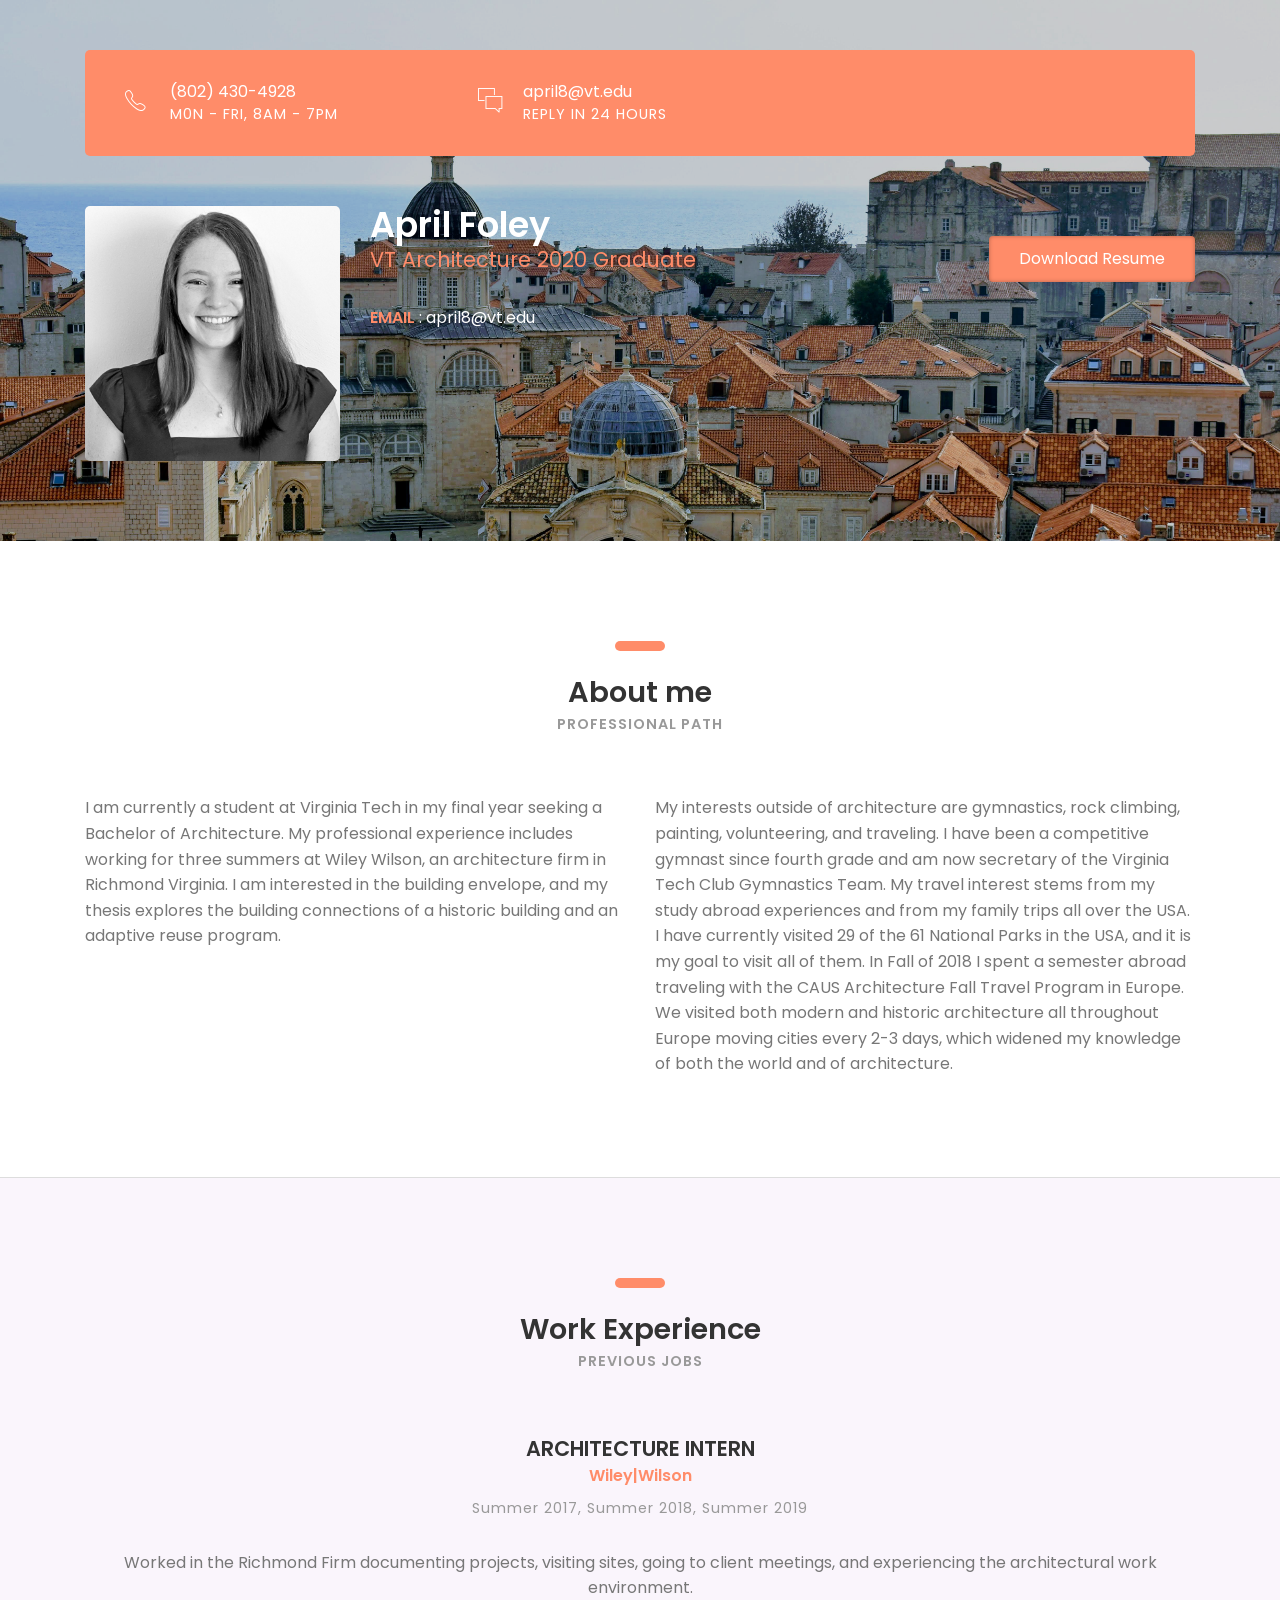
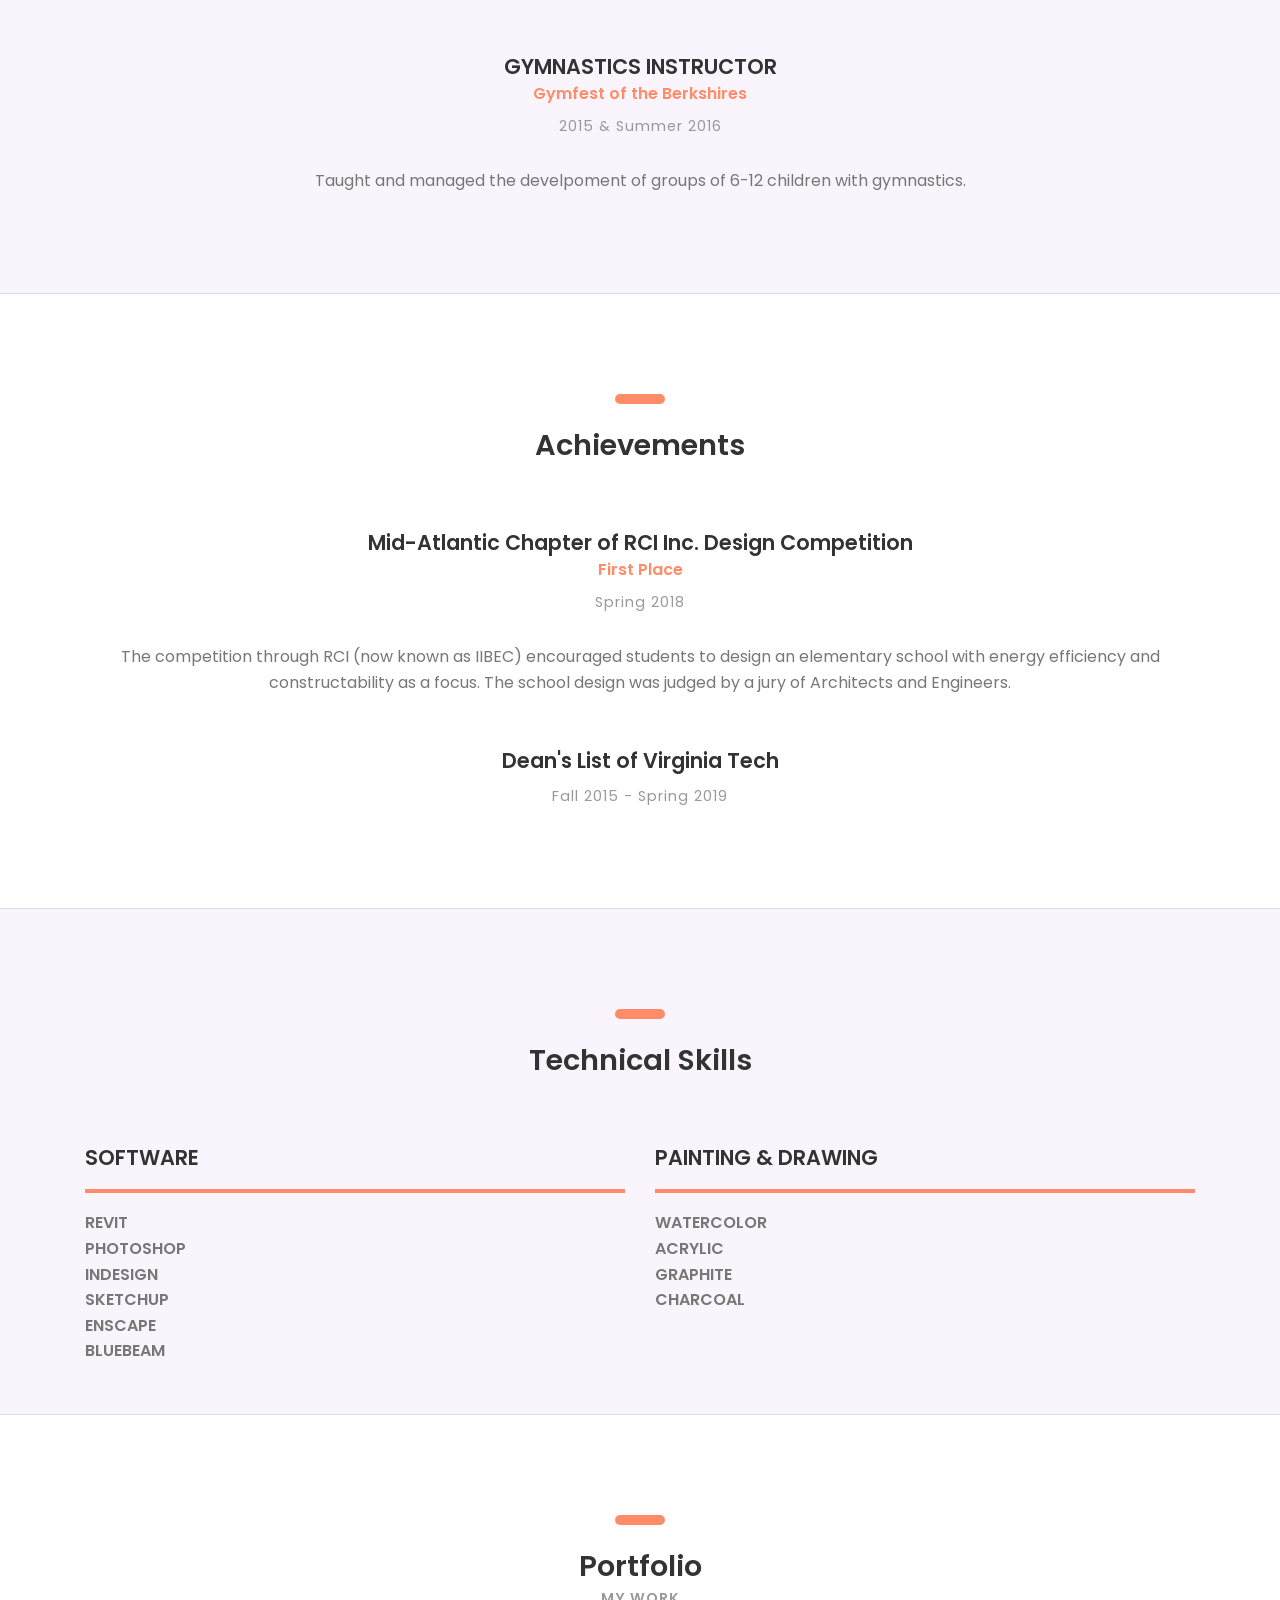
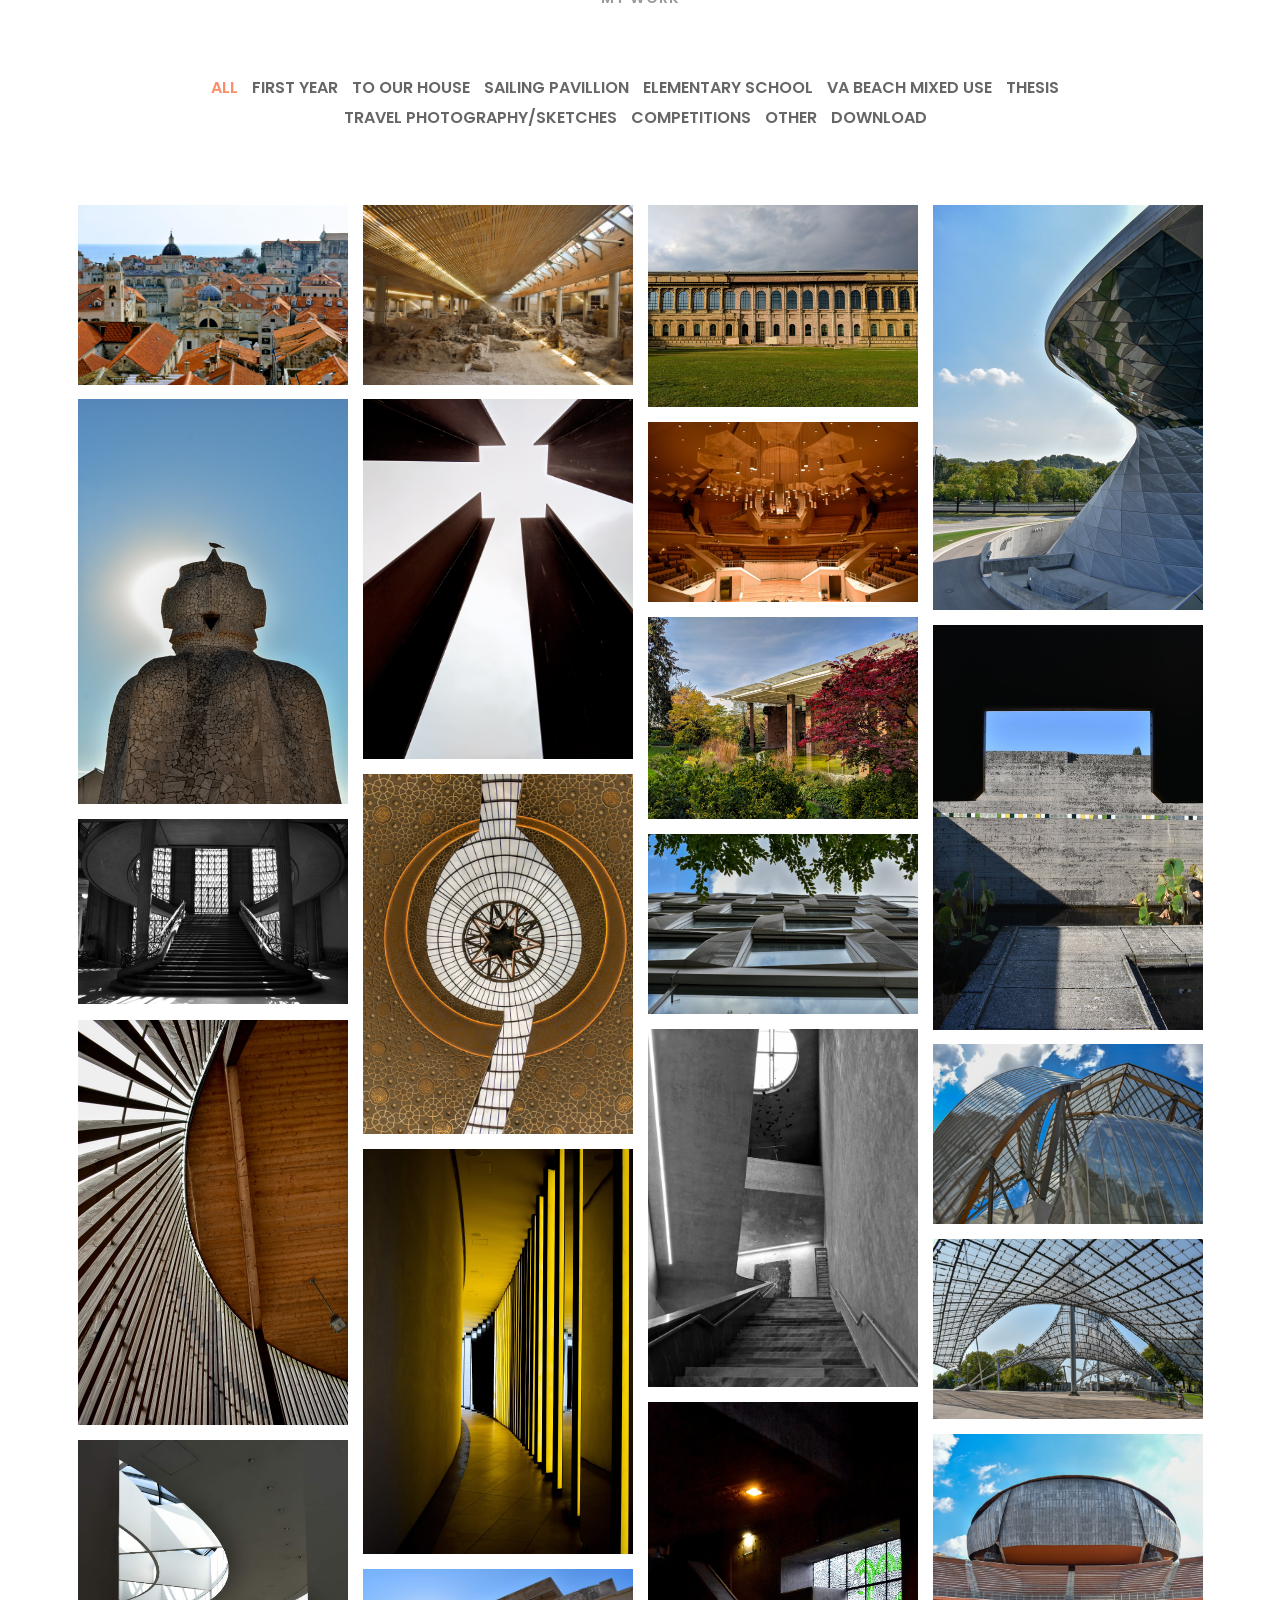
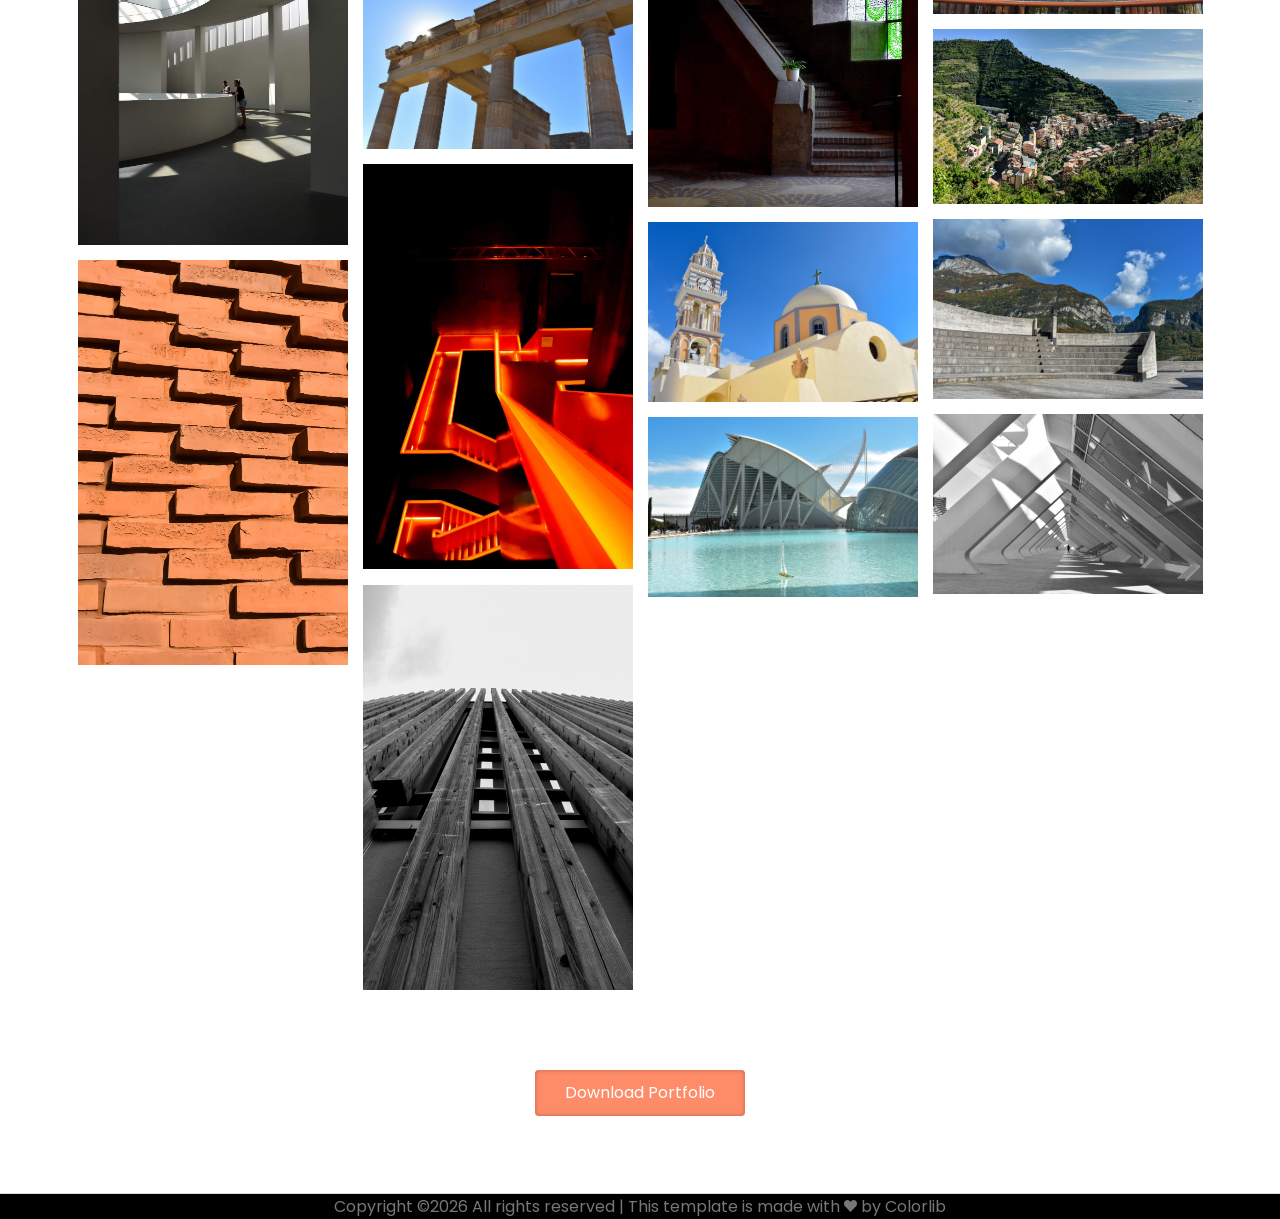
==== index.html @ 969fa347 "Diana Changes" ====
<!DOCTYPE HTML>
<html lang="en">
<head>
	<title>April Foley</title>
	<meta http-equiv="X-UA-Compatible" content="IE=edge">
    <meta name="viewport" content="width=device-width, initial-scale=1">
	<meta charset="UTF-8">
	
	
	<!-- Font -->
	
	<link href="https://fonts.googleapis.com/css?family=Poppins:400,500,600,700%7CAllura" rel="stylesheet">
	
	<!-- Stylesheets -->
	
	<link href="common-css/bootstrap.css" rel="stylesheet">
	
	<link href="common-css/ionicons.css" rel="stylesheet">
	
	<link href="common-css/fluidbox.min.css" rel="stylesheet">
	
	<link href="03-cv-business/css/styles.css" rel="stylesheet">
	
	<link href="03-cv-business/css/responsive.css" rel="stylesheet">
	
</head>
<body>
	
	<section class="intro-section">
		<div class="container">
		
			<div class="heading-wrapper">
				<div class="row">					
					<div class="col-sm-6 col-md-6 col-lg-4">
						<div class="info">
							<i class="icon ion-ios-telephone-outline"></i>
							<div class="right-area">
								<h5>(802) 430-4928</h5>
								<h6>M0N - FRI, 8AM - 7PM</h6>
							</div><!-- right-area -->
						</div><!-- info -->
					</div><!-- col-sm-4 -->
					
					<div class="col-sm-6 col-md-6 col-lg-4">
						<div class="info">
							<i class="icon ion-ios-chatboxes-outline"></i>
							<div class="right-area">
								<h5>april8@vt.edu</h5>
								<h6>REPLY IN 24 HOURS</h6>
							</div><!-- right-area -->
						</div><!-- info -->
					</div><!-- col-sm-4 -->
				</div><!-- row -->
			</div><!-- heading-wrapper -->
			
		
			<div class="intro">
				<div class="row">
				
					<div class="col-sm-8 col-md-4 col-lg-3">
						<div class="profile-img margin-b-30"><img src="images/Arpil-Profile.jpg" alt=""></div>
					</div><!-- col-sm-8 -->
					
					<div class="col-sm-10 col-md-5 col-lg-6">		
							<h2><b>April Foley</b></h2>
							<h4 class="font-yellow">VT Architecture 2020 Graduate</h4>
							<ul class="information margin-tb-30">
								<!--<li><b class="font-yellow">BORN</b> : August 25, 1987</li>-->
								<li><b class="font-yellow">EMAIL</b> : april8@vt.edu</li>
								<!--<li><b class="font-yellow">MARITAL STATUS</b> : Married</li>-->
							</ul>
							<!--<ul class="social-icons">
								<li><a href="#"><i class="ion-social-pinterest"></i></a></li>
								<li><a href="#"><i class="ion-social-linkedin"></i></a></li>
								<li><a href="#"><i class="ion-social-instagram"></i></a></li>
								<li><a href="#"><i class="ion-social-facebook"></i></a></li>
								<li><a href="#"><i class="ion-social-twitter"></i></a></li>
							</ul>-->
					</div><!-- col-sm-8 -->
					
					<div class="col-sm-10 col-md-3 col-lg-3">
						<a class="downlad-btn" href="downloads/April Foley Resume.pdf" download>Download Resume</a>
					</div><!-- col-lg-2 -->
			
				</div><!-- row -->
			
			</div><!-- intro -->
		</div><!-- container -->
	</section><!-- intro-section -->
	
	
	<section class="about-section section">
		<div class="container">
			<div class="row">
				<div class="col-sm-12 center-text">
					<div class="heading ">
						<h3><b>About me</b></h3>
						<h6 class="font-lite-black"><b>PROFESSIONAL PATH</b></h6>
					</div>
				</div><!-- col-sm-3 -->
				<div class="col-sm-12 col-md-6">
					<p class="margin-b-30">I am currently a student at Virginia Tech in my final year seeking a Bachelor of Architecture.
						My professional experience includes working for three summers at Wiley Wilson, an architecture firm in Richmond Virginia.
						I am interested in the building envelope, and my thesis explores the building connections of a historic building and an adaptive reuse program.
					</p>
				</div><!-- col-sm-6 -->
				<div class="col-sm-12 col-md-6">
					<p class="margin-b-50">My interests outside of architecture are gymnastics, rock climbing, painting, volunteering, and traveling. I have been a 
						competitive gymnast since fourth grade and am now secretary of the Virginia Tech Club Gymnastics Team. My travel interest stems from my study abroad experiences and from my family trips all over the USA.
						I have currently visited 29 of the 61 National Parks in the USA, and it is my goal to visit all of them. 
						In Fall of 2018 I spent a semester abroad traveling with the CAUS Architecture Fall Travel Program in Europe.
						We visited both modern and historic architecture all throughout Europe moving cities every 2-3 days, which widened my knowledge of both the world and of architecture.
					</p>
				</div><!-- col-sm-6 -->
				
			</div><!-- row -->
		</div><!-- container -->
	</section><!-- about-section -->
	
	<section class="experience-section section center-text">
		<div class="container">
			<div class="row">
				<div class="col-sm-12">
					<div class="heading">
						<h3><b>Work Experience</b></h3>
						<h6 class="font-lite-black"><b>PREVIOUS JOBS</b></h6>
					</div>
				</div><!-- col-sm-3 -->
				
				<div class="col-sm-12">
					<div class="experience margin-b-50">
						<h4><b>ARCHITECTURE INTERN</b></h4>
						<h5 class="font-yellow"><b>Wiley|Wilson</b></h5>
						<h6 class="font-lite-black margin-t-10">Summer 2017, Summer 2018, Summer 2019</h6>
						<p class="margin-tb-30"> Worked in the Richmond Firm documenting projects, visiting sites, going to client meetings, and experiencing the architectural work environment. </p>
					</div><!-- experience -->
					
					<div class="experience margin-b-50">
						<h4><b>GYMNASTICS INSTRUCTOR</b></h4>
						<h5 class="font-yellow"><b>Gymfest of the Berkshires</b></h5>
						<h6 class="font-lite-black margin-t-10">2015 & Summer 2016</h6>
						<p class="margin-tb-30">Taught and managed the develpoment of groups of 6-12 children with gymnastics.</p>
					</div><!-- experience -->

					
				</div><!-- col-sm-9 -->
			</div><!-- row -->
		</div><!-- container -->
	</section><!-- experience-section -->

	<section class="about-section section center-text">
		<div class="container">
			<div class="row">
				<div class="col-sm-12 center-text">
					<div class="heading ">
						<h3><b>Achievements</b></h3>
					</div>
				</div><!-- col-sm-3 -->
				<div class="col-sm-12">
					<div class="experience margin-b-50">
						<h4><b>Mid-Atlantic Chapter of RCI Inc. Design Competition</b></h4>
						<h5 class="font-yellow"><b>First Place</b></h5>
						<h6 class="font-lite-black margin-t-10">Spring 2018</h6>
						<p class="margin-tb-30"> The competition through RCI (now known as IIBEC) encouraged students to design an elementary school with
							 energy efficiency and constructability as a focus. The school design was judged by a jury of Architects and Engineers. </p>
					</div><!-- experience -->
					
					<div class="experience margin-b-50">
						<h4><b>Dean's List of Virginia Tech</b></h4>
						<h6 class="font-lite-black margin-t-10">Fall 2015 - Spring 2019</h6>
					</div><!-- experience -->
				
			</div><!-- row -->
		</div><!-- container -->
	</section><!-- about-section -->

	<section class="skills-section section">
		<div class="container">
			<div class="row">
				<div class="col-sm-12 center-text">
					<div class="heading">
						<h3><b>Technical Skills</b></h3>
					</div>
				</div><!-- col-sm-12 -->
			
				<div class="col-sm-12 col-md-6">
					<h4><b>SOFTWARE</b></h4>
					<hr style="height:1px;border-top:4px solid #FF8C69" />
									
											
					<div><p class="progress-title"><b>REVIT</b></p></div>
					
					<div><p class="progress-title"><b>PHOTOSHOP</b></p></div>

					<div><p class="progress-title"><b>INDESIGN</b></p></div>
						
					<div><p class="progress-title"><b>SKETCHUP</b></p></div>

					<div><p class="progress-title"><b>ENSCAPE</b></p></div>

					<div><p class="progress-title"><b>BLUEBEAM</b></p></div>

				</div><!-- col-md-6 -->
				
				<div class="col-sm-12 col-md-6">
					<h4><b>PAINTING & DRAWING</b></h4>
					<hr style="height:1px;border-top:4px solid #FF8C69" />	
									
					<div><p class="progress-title"><b>WATERCOLOR</b></p></div>
					
					<div><p class="progress-title"><b>ACRYLIC</b></p></div>
						
					<div><p class="progress-title"><b>GRAPHITE</b></p></div>
					
					<div><p class="progress-title"><b>CHARCOAL</b></p></div>

				</div><!-- col-md-6 -->
			</div><!-- row -->
		</div><!-- container -->
	</section><!-- skills-section -->

	
	
	<section class="portfolio-section section center-text">
		<div class="container">
			<div class="row">
				<div class="col-sm-12">
					<div class="heading">
						<h3><b>Portfolio</b></h3>
						<h6 class="font-lite-black"><b>MY WORK</b></h6>
					</div>
				</div><!-- col-sm-12 -->
				
				<div class="col-sm-12">
					<div class="portfolioFilter clearfix margin-b-80">
						<a href="#" data-filter="*" class="current"><b>ALL</b></a>
						<a href="#" data-filter=".first-year"><b>FIRST YEAR</b></a>
						<a href="#" data-filter=".our-house"><b>TO OUR HOUSE</b></a>
						<a href="#" data-filter=".pavillion"><b>SAILING PAVILLION</b></a>
						<a href="#" data-filter=".elm-school"><b>ELEMENTARY SCHOOL</b></a>
						<a href="#" data-filter=".beach-mixed"><b>VA BEACH MIXED USE</b></a>
						<a href="#" data-filter=".thesis"><b>THESIS</b></a>
						<a href="#" data-filter=".fall-travel"><b>TRAVEL PHOTOGRAPHY/SKETCHES</b></a>
						<a href="#" data-filter=".comps"><b>COMPETITIONS</b></a>
						<a href="#" data-filter=".other"><b>OTHER</b></a>
						<a href="#" data-filter=".download"><b>DOWNLOAD</b></a>
					</div><!-- portfolioFilter -->
				</div><!-- col-sm-8 -->
			</div><!-- row -->
			
			<div class="portfolioContainer margin-b-50">
				
				<div class="p-item fall-travel">
					<a href="images/Foley-April-Dubrovnik.jpg" data-fluidbox>
						<img src="images/Foley-April-Dubrovnik.jpg" alt=""></a>
				</div><!-- p-item -->
				
				<div class="p-item fall-travel">
					<a href="images/Travel_Photography/Foley-April-Akrotiri.jpg" data-fluidbox>
						<img src="images/Travel_Photography/Foley-April-Akrotiri.jpg" alt=""></a>
				</div><!-- p-item -->
				
				<div class="p-item fall-travel">
					<a href="images/Foley-April-AltePinakothek.jpg" data-fluidbox>
						<img src="images/Foley-April-AltePinakothek.jpg" alt=""></a>
				</div><!-- p-item -->
				
				<div class="p-item fall-travel">
					<a class="img" href="images/Foley-April-BMWMuseum-Munich.jpg" data-fluidbox>
						<img src="images/Foley-April-BMWMuseum-Munich.jpg" alt=""></a>
				</div><!-- p-item -->
				
				<div class="p-item fall-travel">
					<a href="images/Foley-April-Barcelona-GaudiCasaMila.jpg" data-fluidbox>
						<img src="images/Foley-April-Barcelona-GaudiCasaMila.jpg" alt=""></a>
				</div><!-- p-item -->
						
				<div class="p-item fall-travel">
					<a href="images/Foley-April-Berlin.jpg" data-fluidbox>
						<img src="images/Foley-April-Berlin.jpg" alt=""></a>
				</div><!-- p-item -->
				
				<div class="p-item fall-travel">
					<a href="images/Foley-April-BerlinerPhilharmonie.jpg" data-fluidbox>
						<img src="images/Foley-April-BerlinerPhilharmonie.jpg" alt=""></a>
				</div><!-- p-item -->
				
				<div class="p-item  fall-travel">
					<a href="images/Foley-April-BeyelerFoundation.jpg" data-fluidbox>
						<img src="images/Foley-April-BeyelerFoundation.jpg" alt=""></a>
				</div><!-- p-item -->
					
				<div class="p-item fall-travel">
					<a href="images/Foley-April-BrionCemetery-Scarpa.jpg" data-fluidbox>
						<img src="images/Foley-April-BrionCemetery-Scarpa.jpg" alt=""></a>
				</div><!-- p-item -->	

				<div class="p-item fall-travel">
					<a href="images/Foley-April-CologneCentralMosque.jpg" data-fluidbox>
						<img src="images/Foley-April-CologneCentralMosque.jpg" alt=""></a>
				</div><!-- p-item -->		
						
				<div class="p-item fall-travel">
					<a href="images/Foley-April-ConseilEconomiqueSocialetEnvironnementalParis.jpg" data-fluidbox>
						<img src="images/Foley-April-ConseilEconomiqueSocialetEnvironnementalParis.jpg" alt=""></a>
				</div><!-- p-item -->			
						
				<div class="p-item fall-travel">
					<a href="images/Foley-April-Hamburg.jpg" data-fluidbox>
						<img src="images/Foley-April-Hamburg.jpg" alt=""></a>
				</div><!-- p-item -->			
						
				<div class="p-item fall-travel">
					<a href="images/Foley-April-KapellederVersöhnung.jpg" data-fluidbox>
						<img src="images/Foley-April-KapellederVersöhnung.jpg" alt=""></a>
				</div><!-- p-item -->			
						
				<div class="p-item fall-travel">
					<a href="images/Foley-April-KunstmuseumBaselNeubau.jpg" data-fluidbox>
						<img src="images/Foley-April-KunstmuseumBaselNeubau.jpg" alt=""></a>
				</div><!-- p-item -->			
						
				<div class="p-item fall-travel">
					<a href="images/Foley-April-LouisVuittonFoundation-Paris-1.jpg" data-fluidbox>
						<img src="images/Foley-April-LouisVuittonFoundation-Paris-1.jpg" alt=""></a>
				</div><!-- p-item -->			
						
				<div class="p-item fall-travel">
					<a href="images/Foley-April-LouisVuitton-Paris-2.jpg" data-fluidbox>
						<img src="images/Foley-April-LouisVuitton-Paris-2.jpg" alt=""></a>
				</div><!-- p-item -->			
						
				<div class="p-item fall-travel">
					<a href="images/Foley-April-Munich.jpg" data-fluidbox>
						<img src="images/Foley-April-Munich.jpg" alt=""></a>
				</div><!-- p-item -->			
						
				<div class="p-item fall-travel">
					<a href="images/Foley-April-NevigesPilgrimageChurch.jpg" data-fluidbox>
						<img src="images/Foley-April-NevigesPilgrimageChurch.jpg" alt=""></a>
				</div><!-- p-item -->		
						
				<div class="p-item fall-travel">
					<a href="images/Foley-April-ParcodellaMusicaRome.jpg" data-fluidbox>
						<img src="images/Foley-April-ParcodellaMusicaRome.jpg" alt=""></a>
				</div><!-- p-item -->			
						
				<div class="p-item fall-travel">
					<a href="images/Foley-April-PinakothekderModerne.jpg" data-fluidbox>
						<img src="images/Foley-April-PinakothekderModerne.jpg" alt=""></a>
				</div><!-- p-item -->			
						
				<div class="p-item fall-travel">
					<a href="images/Foley-April-Rhodes-Acropolis.jpg" data-fluidbox>
						<img src="images/Foley-April-Rhodes-Acropolis.jpg" alt=""></a>
				</div><!-- p-item -->			
						
				<div class="p-item fall-travel">
					<a href="images/Foley-April-Riomaggiore.jpg" data-fluidbox>
						<img src="images/Foley-April-Riomaggiore.jpg" alt=""></a>
				</div><!-- p-item -->			
						
				<div class="p-item fall-travel">
					<a href="images/Foley-April-RuhrMuseum.jpg" data-fluidbox>
						<img src="images/Foley-April-RuhrMuseum.jpg" alt=""></a>
				</div><!-- p-item -->			
						
				<div class="p-item fall-travel">
					<a href="images/Foley-April-SantaMariaImmacolataLongarone.jpg" data-fluidbox>
						<img src="images/Foley-April-SantaMariaImmacolataLongarone.jpg" alt=""></a>
				</div><!-- p-item -->			
						
				<div class="p-item fall-travel">
					<a href="images/Foley-April-Santorini.jpg" data-fluidbox>
						<img src="images/Foley-April-Santorini.jpg" alt=""></a>
				</div><!-- p-item -->			
						
				<div class="p-item fall-travel">
					<a href="images/Foley-April-TextileBuilding.jpg" data-fluidbox>
						<img src="images/Foley-April-TextileBuilding.jpg" alt=""></a>
				</div><!-- p-item -->			
						
				<div class="p-item fall-travel">
					<a href="images/Foley-April-Valencia-MuseudelesCiènciesPríncipeFelipe.jpg" data-fluidbox>
						<img src="images/Foley-April-Valencia-MuseudelesCiènciesPríncipeFelipe.jpg" alt=""></a>
				</div><!-- p-item -->			
						
				<div class="p-item fall-travel">
					<a href="images/Foley-April-Valencia.jpg" data-fluidbox>
						<img src="images/Foley-April-Valencia.jpg" alt=""></a>
				</div><!-- p-item -->			
						
				<div class="p-item fall-travel">
					<a href="images/Foley-April-WenzenbachChurch.jpg" data-fluidbox>
						<img src="images/Foley-April-WenzenbachChurch.jpg" alt=""></a>
				</div><!-- p-item -->
			</div><!-- portfolioContainer -->
		</div><!-- container -->
		<div class="row">
			<div class="col-sm-12 center-text">
				<div class="heading2">
					<a class="downlad-btn" href="downloads/Landscape Portfolio 2019.pdf" download>Download Portfolio</a>
				</div>
			</div>
		</div>
	</section><!-- portfolio-section -->
	
	<footer>
		<p class="copyright">
			<!-- Link back to Colorlib can't be removed. Template is licensed under CC BY 3.0. -->
Copyright &copy;<script>document.write(new Date().getFullYear());</script> All rights reserved | This template is made with <i class="ion-heart" aria-hidden="true"></i> by <a href="https://colorlib.com" target="_blank">Colorlib</a>
<!-- Link back to Colorlib can't be removed. Template is licensed under CC BY 3.0. -->
		</p>
	</footer>
	
	
	<!-- SCIPTS -->
	
	<script src="common-js/jquery-3.2.1.min.js"></script>
	
	<script src="common-js/tether.min.js"></script>
	
	<script src="common-js/bootstrap.js"></script>
	
	<script src="common-js/isotope.pkgd.min.js"></script>
	
	<script src="common-js/jquery.waypoints.min.js"></script>
	
	<script src="common-js/progressbar.min.js"></script>
	
	<script src="common-js/jquery.fluidbox.min.js"></script>
	
	<script src="common-js/scripts.js"></script>
	
</body>
</html>
---- common-css/fluidbox.min.css ----
@-webkit-keyframes a{0%{-webkit-transform:translate(-50%,-50%) rotateX(0) rotateY(0);transform:translate(-50%,-50%) rotateX(0) rotateY(0)}50%{-webkit-transform:translate(-50%,-50%) rotateX(-180deg) rotateY(0);transform:translate(-50%,-50%) rotateX(-180deg) rotateY(0)}to{-webkit-transform:translate(-50%,-50%) rotateX(-180deg) rotateY(-180deg);transform:translate(-50%,-50%) rotateX(-180deg) rotateY(-180deg)}}@keyframes a{0%{-webkit-transform:translate(-50%,-50%) rotateX(0) rotateY(0);transform:translate(-50%,-50%) rotateX(0) rotateY(0)}50%{-webkit-transform:translate(-50%,-50%) rotateX(-180deg) rotateY(0);transform:translate(-50%,-50%) rotateX(-180deg) rotateY(0)}to{-webkit-transform:translate(-50%,-50%) rotateX(-180deg) rotateY(-180deg);transform:translate(-50%,-50%) rotateX(-180deg) rotateY(-180deg)}}.fluidbox{outline:none}.fluidbox__overlay{background-color:hsla(0,0%,100%,.85);cursor:pointer;cursor:zoom-out;opacity:0;pointer-events:none;position:fixed;top:-100%;left:0;bottom:-100%;right:0;-webkit-transition:all .5s ease-in-out;transition:all .5s ease-in-out}.fluidbox--opened .fluidbox__overlay{pointer-events:auto}.fluidbox__wrap{background-position:center center;background-size:cover;margin:0 auto;position:relative;-webkit-transition:all .5s ease-in-out;transition:all .5s ease-in-out}.fluidbox--closed .fluidbox__thumb,.fluidbox__thumb{-webkit-transition:opacity 0s ease-in-out 0s;transition:opacity 0s ease-in-out 0s}.fluidbox__ghost{background-size:100% 100%;background-position:center center;background-repeat:no-repeat;position:absolute;-webkit-transition:opacity 0s 0s,-webkit-transform .5s 0s;transition:opacity 0s 0s,-webkit-transform .5s 0s;transition:opacity 0s 0s,transform .5s 0s;transition:opacity 0s 0s,transform .5s 0s,-webkit-transform .5s 0s}.fluidbox--opened .fluidbox__ghost{cursor:pointer;cursor:zoom-out}.fluidbox--closed .fluidbox__ghost{-webkit-transition:opacity 0s .5s,-webkit-transform .5s 0s;transition:opacity 0s .5s,-webkit-transform .5s 0s;transition:opacity 0s .5s,transform .5s 0s;transition:opacity 0s .5s,transform .5s 0s,-webkit-transform .5s 0s}.fluidbox__loader{opacity:0;-webkit-perspective:200px;perspective:200px;pointer-events:none;position:absolute;top:0;left:0;bottom:0;right:0}.fluidbox__loader:before{background-color:hsla(0,0%,100%,.85);content:'';-webkit-transform-style:preserve-3d;transform-style:preserve-3d;position:absolute;top:50%;left:50%;width:20%;padding-bottom:20%;-webkit-transform:translate(-50%,-50%);transform:translate(-50%,-50%);-webkit-transition-property:-webkit-transform;transition-property:-webkit-transform;transition-property:transform;transition-property:transform,-webkit-transform;-webkit-transition-duration:.5s;transition-duration:.5s;-webkit-transition-delay:0s;transition-delay:0s}.fluidbox--loading .fluidbox__loader{opacity:1;-webkit-transition:opacity .5s ease-in-out .5s;transition:opacity .5s ease-in-out .5s}.fluidbox--loading .fluidbox__loader:before{-webkit-animation:a 1s 0s infinite ease-in-out forwards;animation:a 1s 0s infinite ease-in-out forwards}
/*# sourceMappingURL=fluidbox.min.css.map */
---- 03-cv-business/css/styles.css ----
/*
====================================================

* 	[Master Stylesheet]
	
	Theme Name :  
	Version    :  
	Author     :  
	Author URI :  

====================================================

	TOC
	
	1. PRIMARY STYLES
	2. COMMONS FOR PAGE DESIGN
	3. INTRO SECTION
		INTRO 
	4. ABOUT SECTION
		COUNTER SECTION 
	5. EXPERIENCE SECTION
	6. PORFOLIO SECTION
	7. EDUCATION SECTION
	8. QUOTO SECTION
	9. SKILLS SECTION
		LINE PROGRESSBAR 
	10. FOOTER

====================================================


/* ---------------------------------
1. PRIMARY STYLES
--------------------------------- */

html{ font-size: 100%; height: 100%; width: 100%; overflow-x: hidden; margin: 0px; 
	padding: 0px; touch-action: manipulation; }


body{ font-size: 16px; font-family: 'Poppins', serif; width: 100%; margin: 0; 
	font-weight: 400; word-wrap: break-word; color: #333; 
	-webkit-font-smoothing: antialiased; -moz-osx-font-smoothing: grayscale; }

h1, h2, h3, h4, h5, h6, p, a, ul, span, li, img, inpot, button{ margin: 0; padding: 0; }

h1,h2,h3,h4,h5,h6{ line-height: 1.5; font-weight: inherit; }

h1,h2,h3{ font-family: 'Poppins', cursive; }

p{ line-height: 1.6; font-size: 1em; font-weight: 400; color: #777; }

h1{ font-size: 4em; line-height: 1; }
h2{ font-size: 2.2em; line-height: 1.1; }
h3{ font-size: 1.8em; }
h4{ font-size: 1.3em; }
h5{ font-size: 1em; }
h6{ font-size: .9em; letter-spacing: 1px; }

a, button{ display: inline-block; text-decoration: none; color: inherit; line-height: 1; 
	-webkit-transition: all .25s ease-in-out; transition: all .25s ease-in-out; }

a:focus, a:active, a:hover,
button:focus, button:active, button:hover,
a b.light-color:hover{ text-decoration: none; color: #FF8C69; }

b{ font-weight: 600; }

img{ width: 100%; }

li{ list-style: none; display: inline-block; }

span{ display: inline-block; }

button{ outline: 0; border: 0; background: none; cursor: pointer; }

.icon{ font-size: 1.1em; display: inline-block; line-height: inherit; }

[class^="icon-"]:before, [class*=" icon-"]:before{ line-height: inherit; }

b.max-bold{ font-weight: 700; }



/* ---------------------------------
2. COMMONS FOR PAGE DESIGN
--------------------------------- */

.section{ padding: 100px 0 50px; border-bottom: 1px solid #ddd; }

.section .heading{ margin-bottom: 60px; display: inline-block; }

.section .heading2{ margin-bottom: 20px; display: inline-block; }

.section .heading:before{ content:''; height: 10px; width: 50px; border-radius: 5px;
	margin: 0 auto 20px; display: block; background: #FF8C69; }
	
.margin-t-10{ margin-top: 10px; }
.margin-t-30{ margin-top: 30px; }

.margin-b-20{ margin-bottom: 20px; }
.margin-b-30{ margin-bottom: 30px; }
.margin-b-50{ margin-bottom: 50px; }

.margin-tb-30{ margin-top: 30px; margin-bottom: 30px; }
.margin-tb-50{ margin-top: 50px; margin-bottom: 50px; }

.font-yellow{ color: #FF8C69; }

.font-semi-white{ color: #ddd; }

.font-lite-black{ color: #999; }

.center-text{ text-align: center; }



/* ---------------------------------
3. INTRO SECTION
--------------------------------- */

.intro-section{ padding: 50px 0; position: relative; background-size: cover; 
	z-index: 1;background-image: url(../../images/Foley-April-Dubrovnik.jpg); }

.intro-section:before{ content:''; z-index: -1; position: absolute; top: 0; bottom: 0; left: 0; 
	right: 0; background: rgba(0,0,0, .2); }

	
/* HEADER */

.intro-section .heading-wrapper{ border-radius: 5px; padding: 30px 40px 20px; margin-bottom: 50px;
	background: #FF8C69; color: #fff; }

.intro-section .info{ margin-bottom: 10px; }

.intro-section .info .icon{ float: left; font-size: 30px; }

.intro-section .info .right-area{ margin-left: 45px; }


/* INTRO */

.intro{ color: #fff; }

.intro .profile-img{ max-width: 400px; border-radius: 5px; overflow: hidden; }

.intro .information > li{ display: block; margin: 5px 0; }

.intro .social-icons > li > a{ height: 35px; line-height: 35px; width: 35px; border-radius: 20px; 
	overflow: hidden; z-index: 1; position: relative; margin: 0 5px 5px; text-align: center;
	background: #887392; color: #fff; }

.intro .social-icons > li > a:after{ content: ''; position: absolute; bottom: 0; left: 0; right: 0;
	top: 0; z-index: -1; border-radius: 20px; background: #FF8C69; 
	-webkit-transition: all .2s ease; transition: all .2s ease;
	-webkit-transform: scale(0); transform: scale(0); }

.intro .social-icons > li > a:hover:after{ -webkit-transform: scale(1); transform: scale(1); }


.intro .downlad-btn{ padding: 15px 30px; border-radius: 4px; float: right; margin-top: 30px;
	box-shadow: inset 0 0px 4px rgba(0,0,0,.3); background: #FF8C69; color: #fff; 
	-webkit-transition: all .2s ease; transition: all .2s ease; }

.intro .downlad-btn:hover{ -webkit-transform: translateY(-4px); transform: translateY(-4px); }


/* ---------------------------------
4. ABOUT SECTION
--------------------------------- */

/* COUNTER SECTION */

.counter{ position: relative; }
	
.counter .title{ color: #FF8C69; text-align: right; margin-right: 130px; }

.counter .desc{ position: absolute; bottom: 4px; right: 0px; width: 110px; }



/* ---------------------------------
5. EXPERIENCE SECTION
--------------------------------- */

.experience-section{ background: #FAF5FC; }

.experience .list > li{ display: block; position: relative; margin-bottom: 10px; }

.experience .list > li > span{ position: relative; padding-left: 20px; }

.experience .list > li span:before{ content: ''; position: absolute; top: 50%; left: 0; height: 10px; 
	width: 10px; margin-top: -5px; display: block; border-radius: 10px; border: 2px solid #555; }

	

/* ---------------------------------
6. PORFOLIO SECTION
--------------------------------- */

.portfolio-section{ position: relative; }

.portfolio-section .portfolioFilter{ margin-bottom: 60px; color: #666; }

.portfolio-section .portfolioFilter a{ margin: 10px 10px 0 0; }

.portfolio-section .portfolioFilter a.current{ color: #FF8C69; }

.portfolio-section .portfolioContainer{ margin-left: -15px; margin-right: -15px; }

.portfolio-section .p-item{ width: 25%; padding: 0 7.5px 0px; margin-top: 15px; }

.portfolio-section .p-item a{ display: inline-block; position: relative; }

.portfolio-section .downlad-btn{ padding: 15px 30px; border-radius: 4px; float: right; margin-top: 30px;
	box-shadow: inset 0 0px 4px rgba(0,0,0,.3); background: #FF8C69; color: #fff; 
	-webkit-transition: all .2s ease; transition: all .2s ease; }

.portfolio-section .downlad-btn:hover{ -webkit-transform: translateY(-4px); transform: translateY(-4px); }

	
/* ---------------------------------
7. EDUCATION SECTION
--------------------------------- */

.education-wrapper{ position: relative; overflow: hidden; text-align: center; }

.education-wrapper:after{ content:''; position: absolute; top: 8px; bottom: 0; left: 50%;
	margin-left: -1px; width: 2px; background: #ccc; }

.education-wrapper .education{ width: 50%; clear: both; position: relative; margin-top: -30px; }

.education-wrapper .education:first-child{ margin-top: 0; } 

.education-wrapper .education.left{ float: left; padding-right: 50px; text-align: right; }

.education-wrapper .education.right{ float: right; padding-left: 50px; text-align: left; }

.education-wrapper .education:after{ content:''; position: absolute; top: 8px; width: 16px; 
	height: 16px; border-radius: 10px; z-index: 1;
	box-shadow: 0 0 0 8px rgba(255,171,0, .4); background: #FF8C69; }
	
.education-wrapper .education.left:after{ right: -8px; }

.education-wrapper .education.right:after{ left: -8px; }


/* ---------------------------------
8. QUOTO SECTION
--------------------------------- */

.quoto-section{ padding: 80px 0; position: relative; background-size: cover; 
	z-index: 1; background-image: url(../../images/slider-4-1920x600.jpg); color: #fff; }

.quoto-section:before{ content:''; z-index: -1; position: absolute; top: 0; bottom: 0; left: 0; 
	right: 0; background: rgba(0,0,0, .8); }
	
.quoto-section .icon{ margin-bottom: 20px; height: 40px; width: 40px; line-height: 40px; 
	border-radius: 30px; background: #FF8C69; color: #fff; }

	

/* ---------------------------------
9. SKILLS SECTION
--------------------------------- */

.skills-section { background: #FAF5FC; }

.skills-section .expert{ margin-top: 10px; display: inline-block; padding: 1px 25px 0; 
	border-radius: 5px; background: #FF8C69; color: #fff; }

	
/* LINE PROGRESSBAR */
	
.line-progress{ position: relative; padding-bottom: 25px; }

.line-progress .progressbar-text{ position: absolute; bottom: 0; right: 0; font-size: 1.1em; 
	font-weight: 500; color: #777!important; }

.line-progress .progress-title{ position: absolute; bottom: 0; left: 0; color: #777; }


/* REDIAL PROGRESS SECTION */

.radial-progress-section{ border: 0; position: relative; background-size: cover; 
	z-index: 1; background-image: url(../../images/slider-4-1920x600.jpg); color: #fff; }

.radial-progress-section:before{ content:''; z-index: -1; position: absolute; top: 0; bottom: 0; 
	left: 0; right: 0; background: rgba(0,0,0, .8); }
	
.radial-progress{ position: relative; max-width: 170px; margin: 0 auto; }

.radial-progress .progressbar-text{ font-size: 2.2em; font-weight: 500; 
	padding-bottom: 25px!important; color: #FF8C69!important; }

.radial-progress .progressbar-text:after{ content:'%'; }

.radial-progress .progress-title{ position: absolute; top: 50%; left: 50%; width: 100%;
	letter-spacing: 0; text-align: center; transform: translate(-50%, 15px); color: #fff; }



/* ---------------------------------
10. FOOTER
--------------------------------- */

.copyright{ text-align: center; padding: 0px 0; background: rgb(0, 0, 0); }
---- 03-cv-business/css/responsive.css ----
/* Screens Resolution : 992px
-------------------------------------------------------------------------- */
@media only screen and (max-width: 1200px) {
	/* ---------------------------------
	4. ABOUT SECTION
	--------------------------------- */

	/* COUNTER SECTION */

	.about-section{ text-align: center; }

	.counter{ display: inline-block; }
	
	.counter .desc{ text-align: left; }
}

/* Screens Resolution : 992px
-------------------------------------------------------------------------- */
@media only screen and (max-width: 992px) {
	
}

/* Screens Resolution : 767px
-------------------------------------------------------------------------- */
@media only screen and (max-width: 767px) {
	
	/* ---------------------------------
	1. PRIMARY STYLES
	--------------------------------- */

	p{ line-height: 1.4; }

	h1{ font-size: 3em; }
	h2{ font-size: 2em; }
	h3{ font-size: 1.8em; }


	
	/* ---------------------------------
	2. COMMONS FOR PAGE DESIGN
	--------------------------------- */

	.section{ padding: 50px 0 0px; }

	.section .heading{ margin-bottom: 30px; }

	
	/* ---------------------------------
	3. INTRO SECTION
	--------------------------------- */

	/* INTRO */

	.intro .downlad-btn{ float: none; }
	
	
	
	
	
	/* ---------------------------------
	6. PORFOLIO SECTION
	--------------------------------- */
	
	.portfolio-section .portfolioFilter{ margin-top: 0px; margin-bottom: 20px; }
	
	.portfolio-section .p-item{ width: 50%; }

	.portfolio-section .downlad-btn{ float: none; }
	
	
	/* ---------------------------------
	7. EDUCATION SECTION
	--------------------------------- */

	.education-wrapper{ position: relative; overflow: hidden; text-align: center; }

	.education-wrapper:after{ content:''; position: absolute; top: 8px; bottom: 0; left: 50%;
		margin-left: -1px; width: 2px; background: #ccc; }

	.education-wrapper .education{ width: 100%; margin-top: 30px; }
	
	.education-wrapper .education.left,
	.education-wrapper .education.right{ float: none; padding: 0px; text-align: center; }

	.education-wrapper:after,
	.education-wrapper .education:after{ display: none; }
	
}

/* Screens Resolution : 575px
-------------------------------------------------------------------------- */
@media only screen and (max-width: 575px) {
	
	/* ---------------------------------
	1. PRIMARY STYLES
	--------------------------------- */

	body{ font-size: 14px;  }
	
	/* ---------------------------------
	6. PORFOLIO SECTION
	--------------------------------- */

	.portfolio-section .p-item{ width: 100%; }
	
}

/* Screens Resolution : 479px
-------------------------------------------------------------------------- */
@media only screen and (max-width: 479px) {


}

/* Screens Resolution : 359px
-------------------------------------------------------------------------- */
@media only screen and (max-width: 359px) {
	
	

}

/* Screens Resolution : 290px
-------------------------------------------------------------------------- */
@media only screen and (max-width: 290px) {

	
}

/* Screens Resolution : 290px
-------------------------------------------------------------------------- */
@media only screen and (max-width: 260px) {

	
}
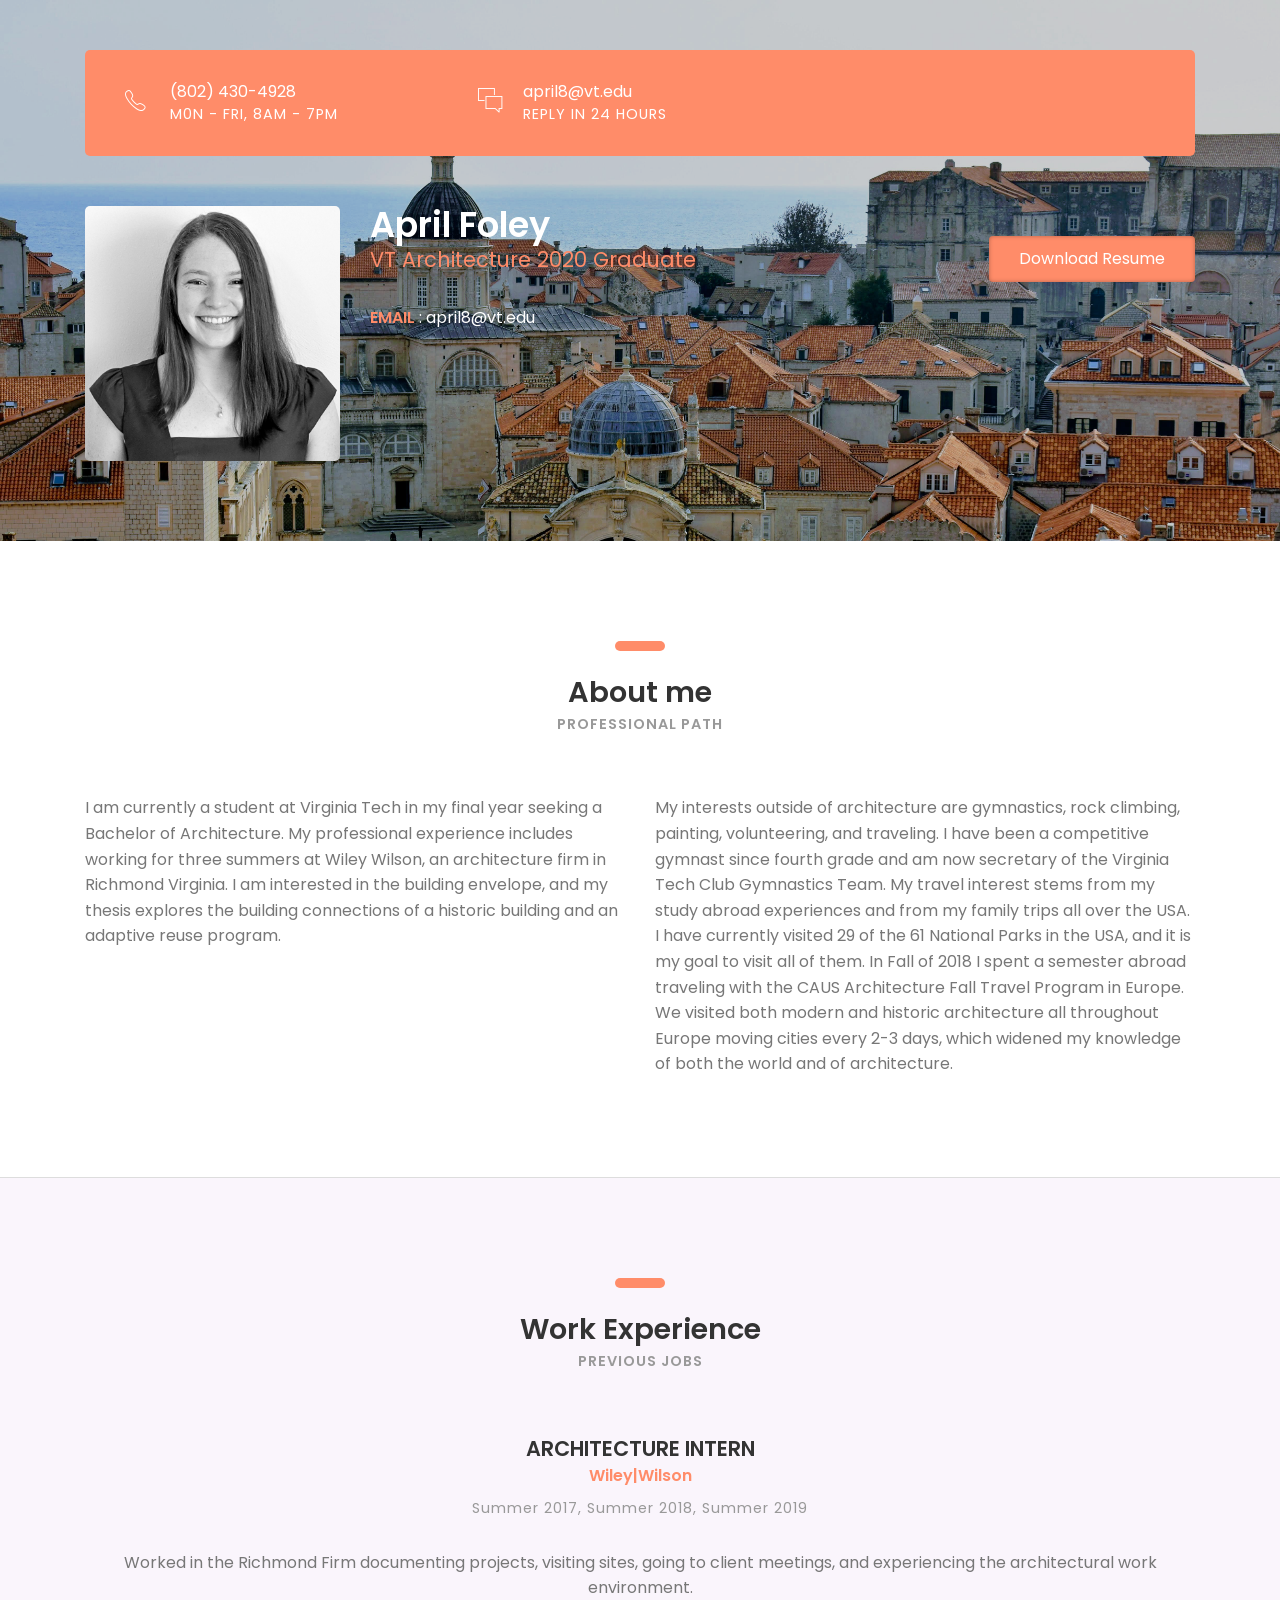
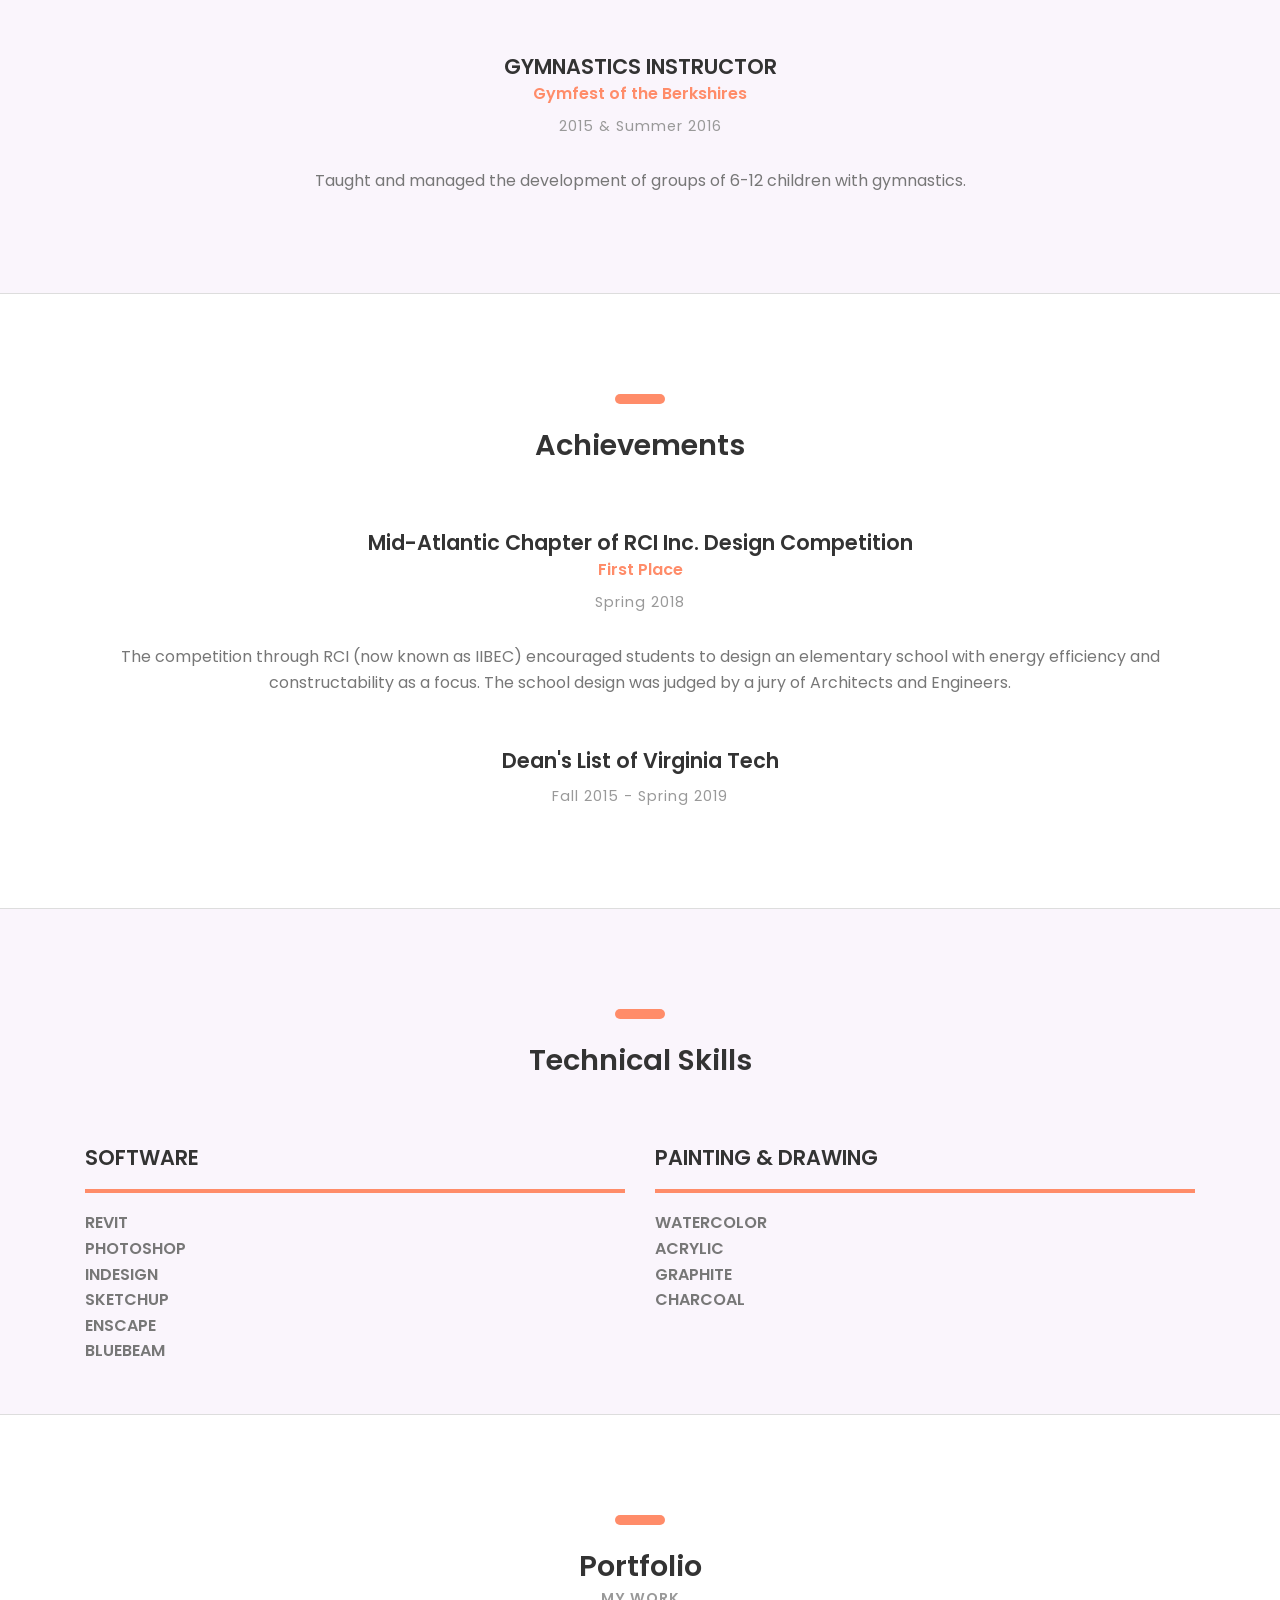
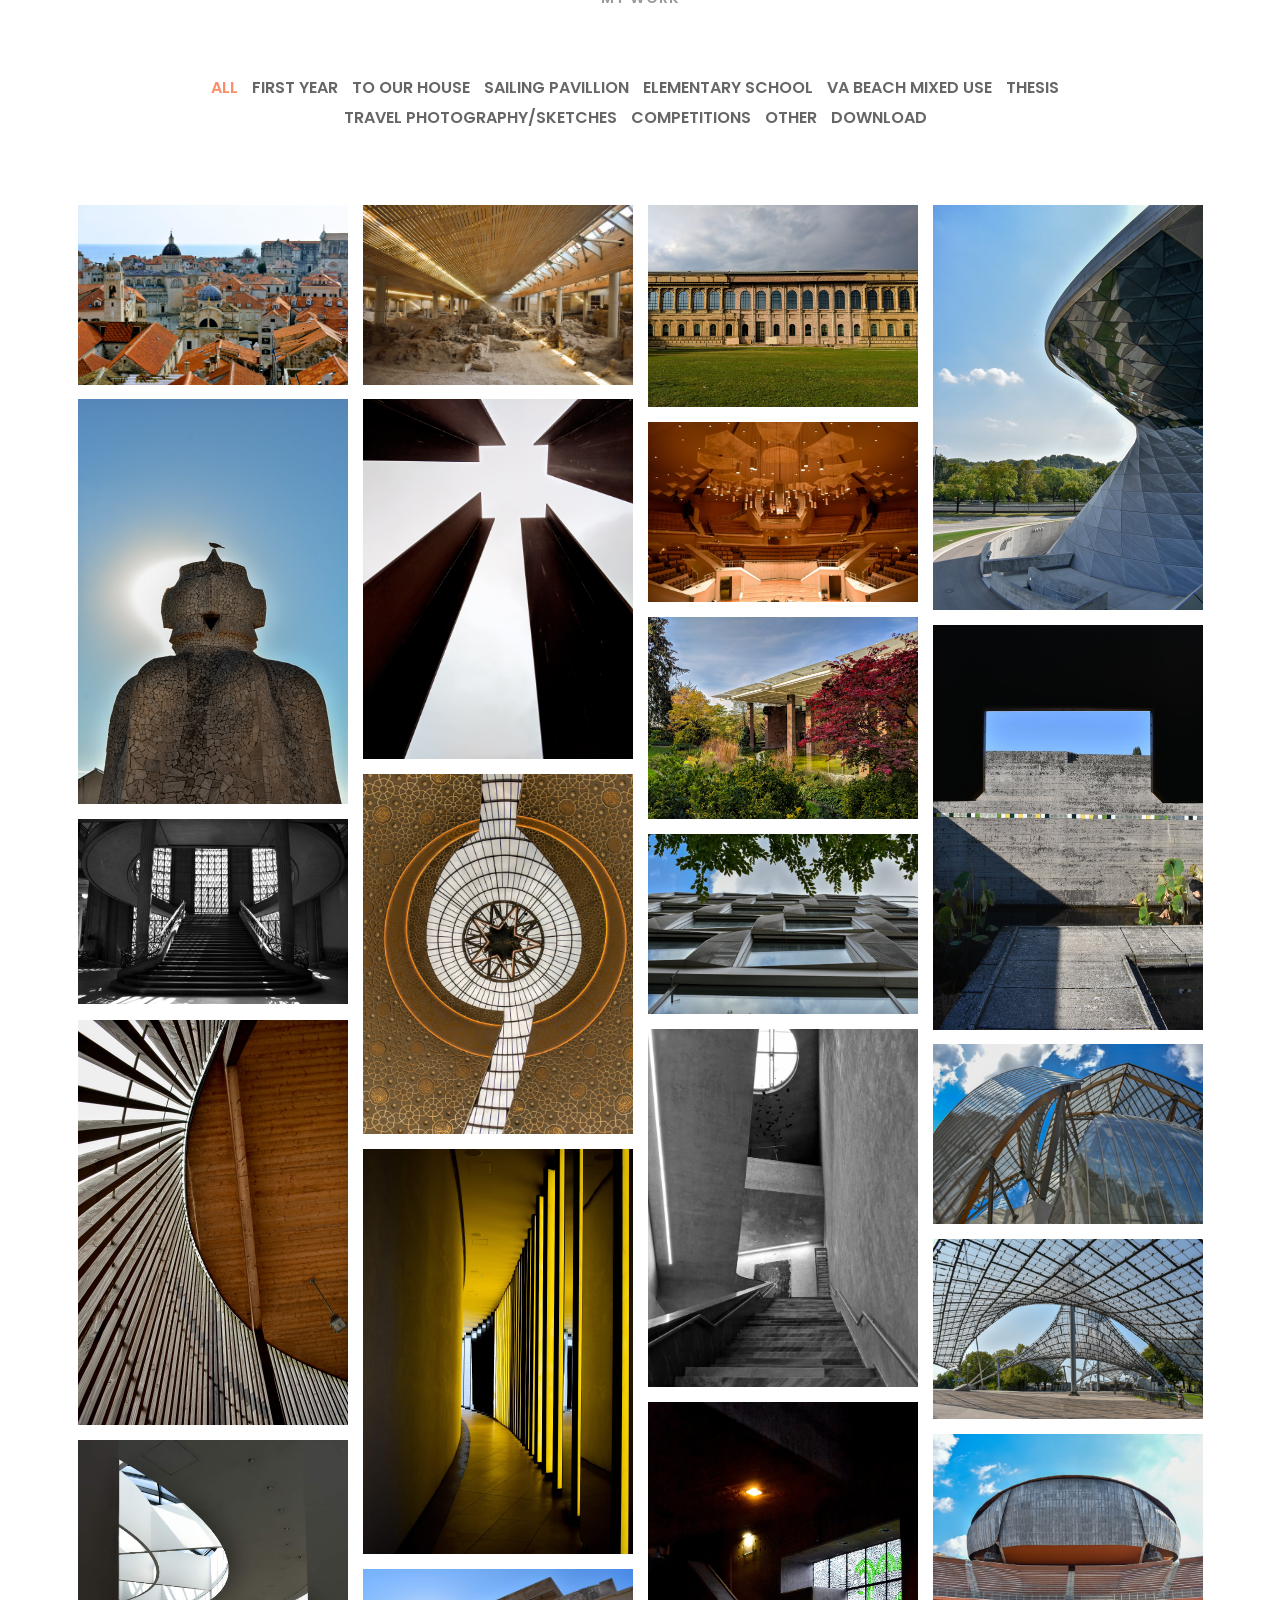
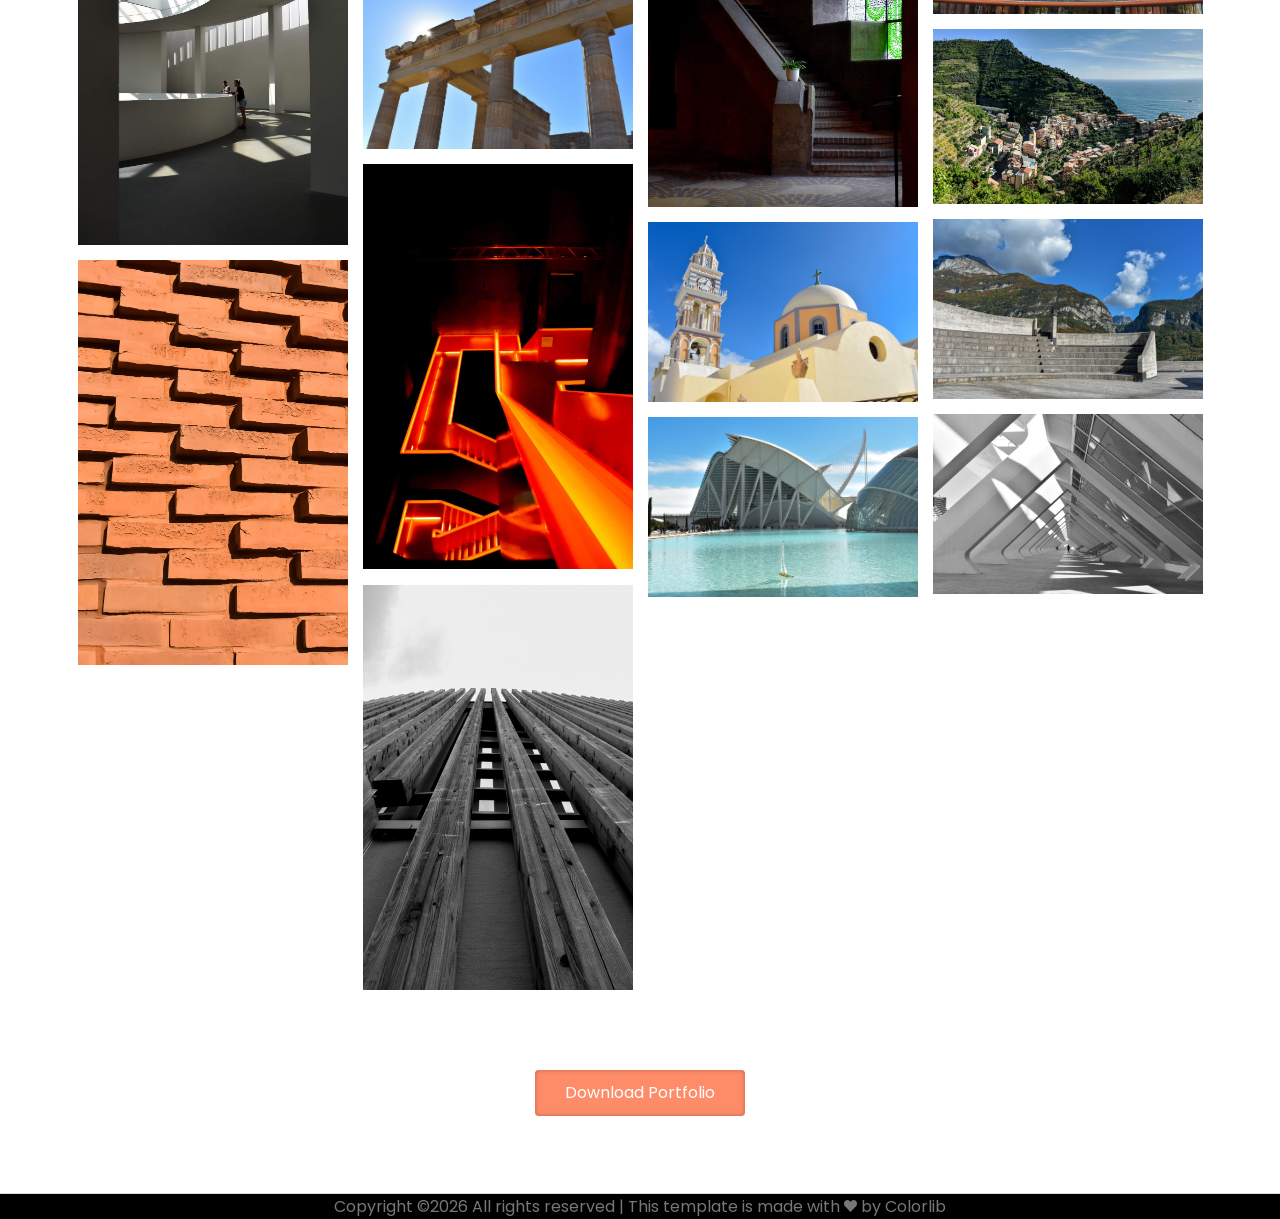
==== commit 77388eba: "typo" ====
--- a/index.html
+++ b/index.html
@@ -139,7 +139,7 @@
 						<h4><b>GYMNASTICS INSTRUCTOR</b></h4>
 						<h5 class="font-yellow"><b>Gymfest of the Berkshires</b></h5>
 						<h6 class="font-lite-black margin-t-10">2015 & Summer 2016</h6>
-						<p class="margin-tb-30">Taught and managed the develpoment of groups of 6-12 children with gymnastics.</p>
+						<p class="margin-tb-30">Taught and managed the development of groups of 6-12 children with gymnastics.</p>
 					</div><!-- experience -->
 
 					
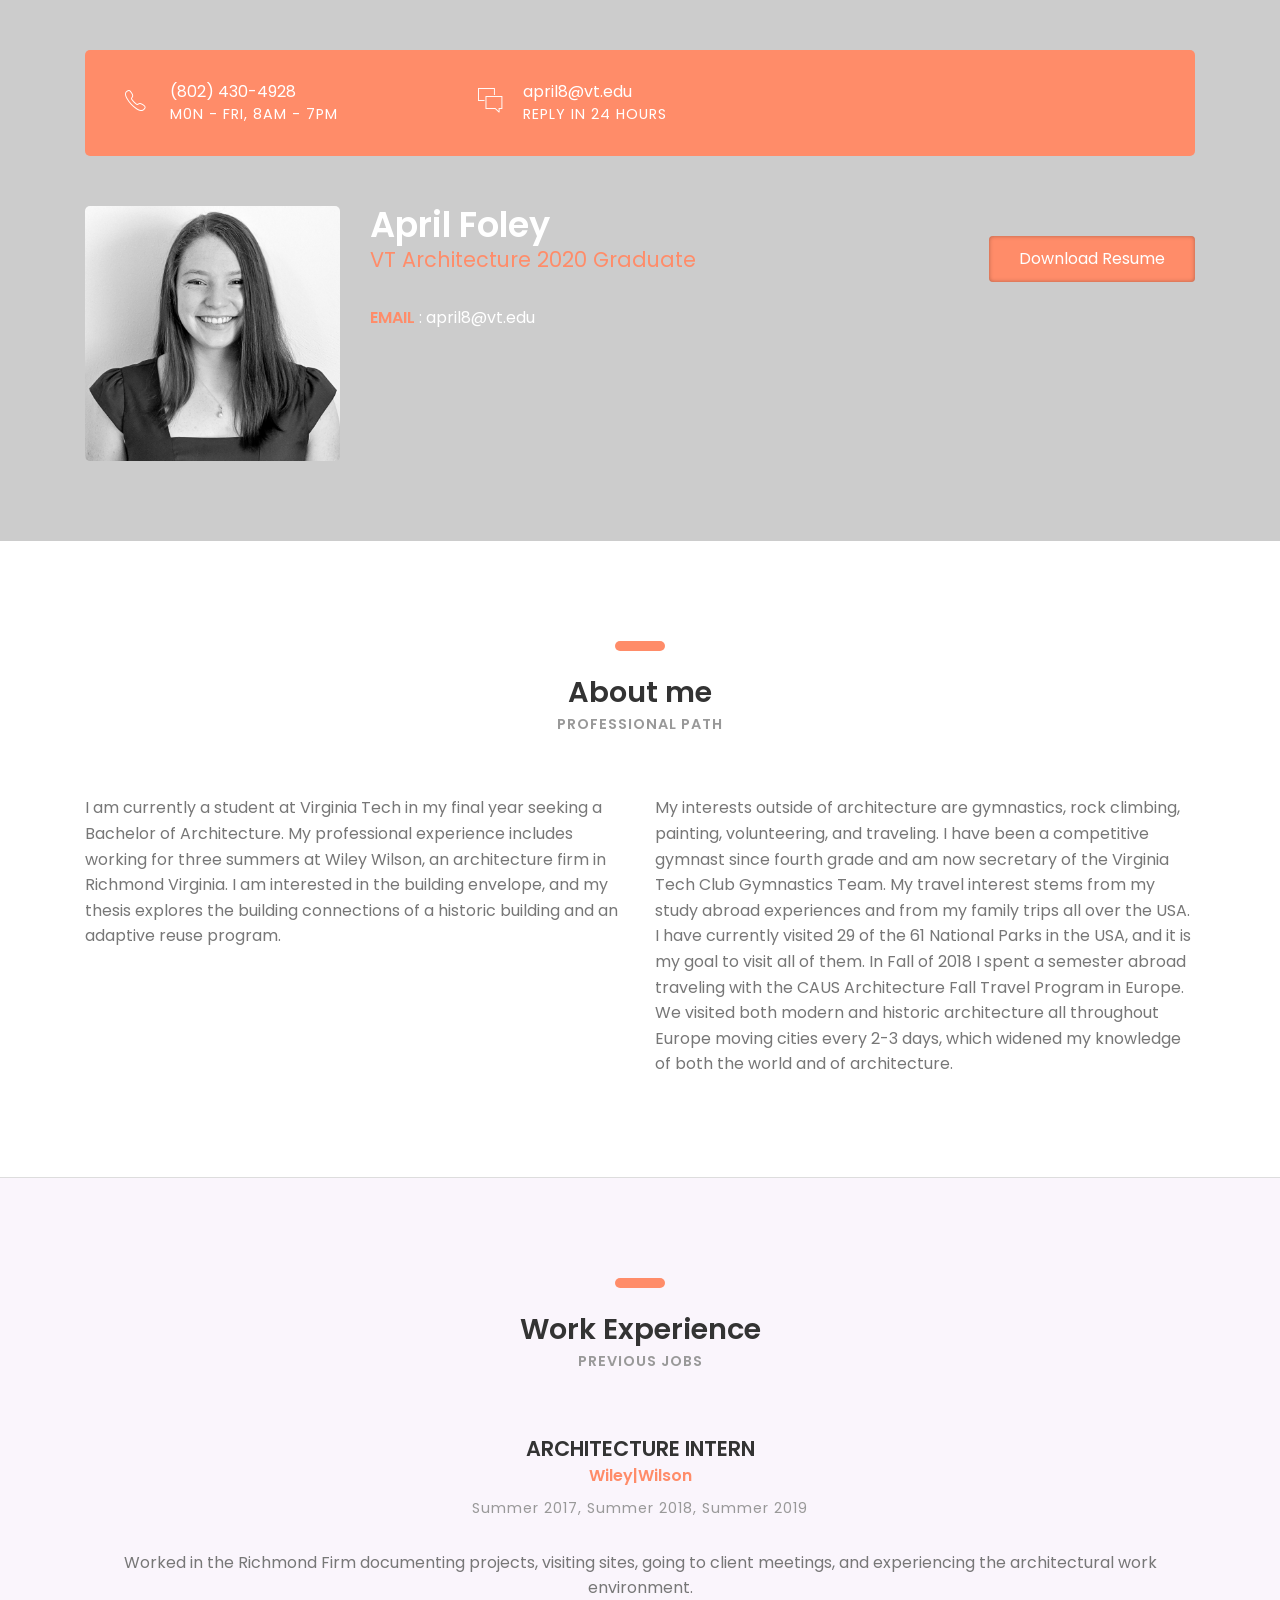
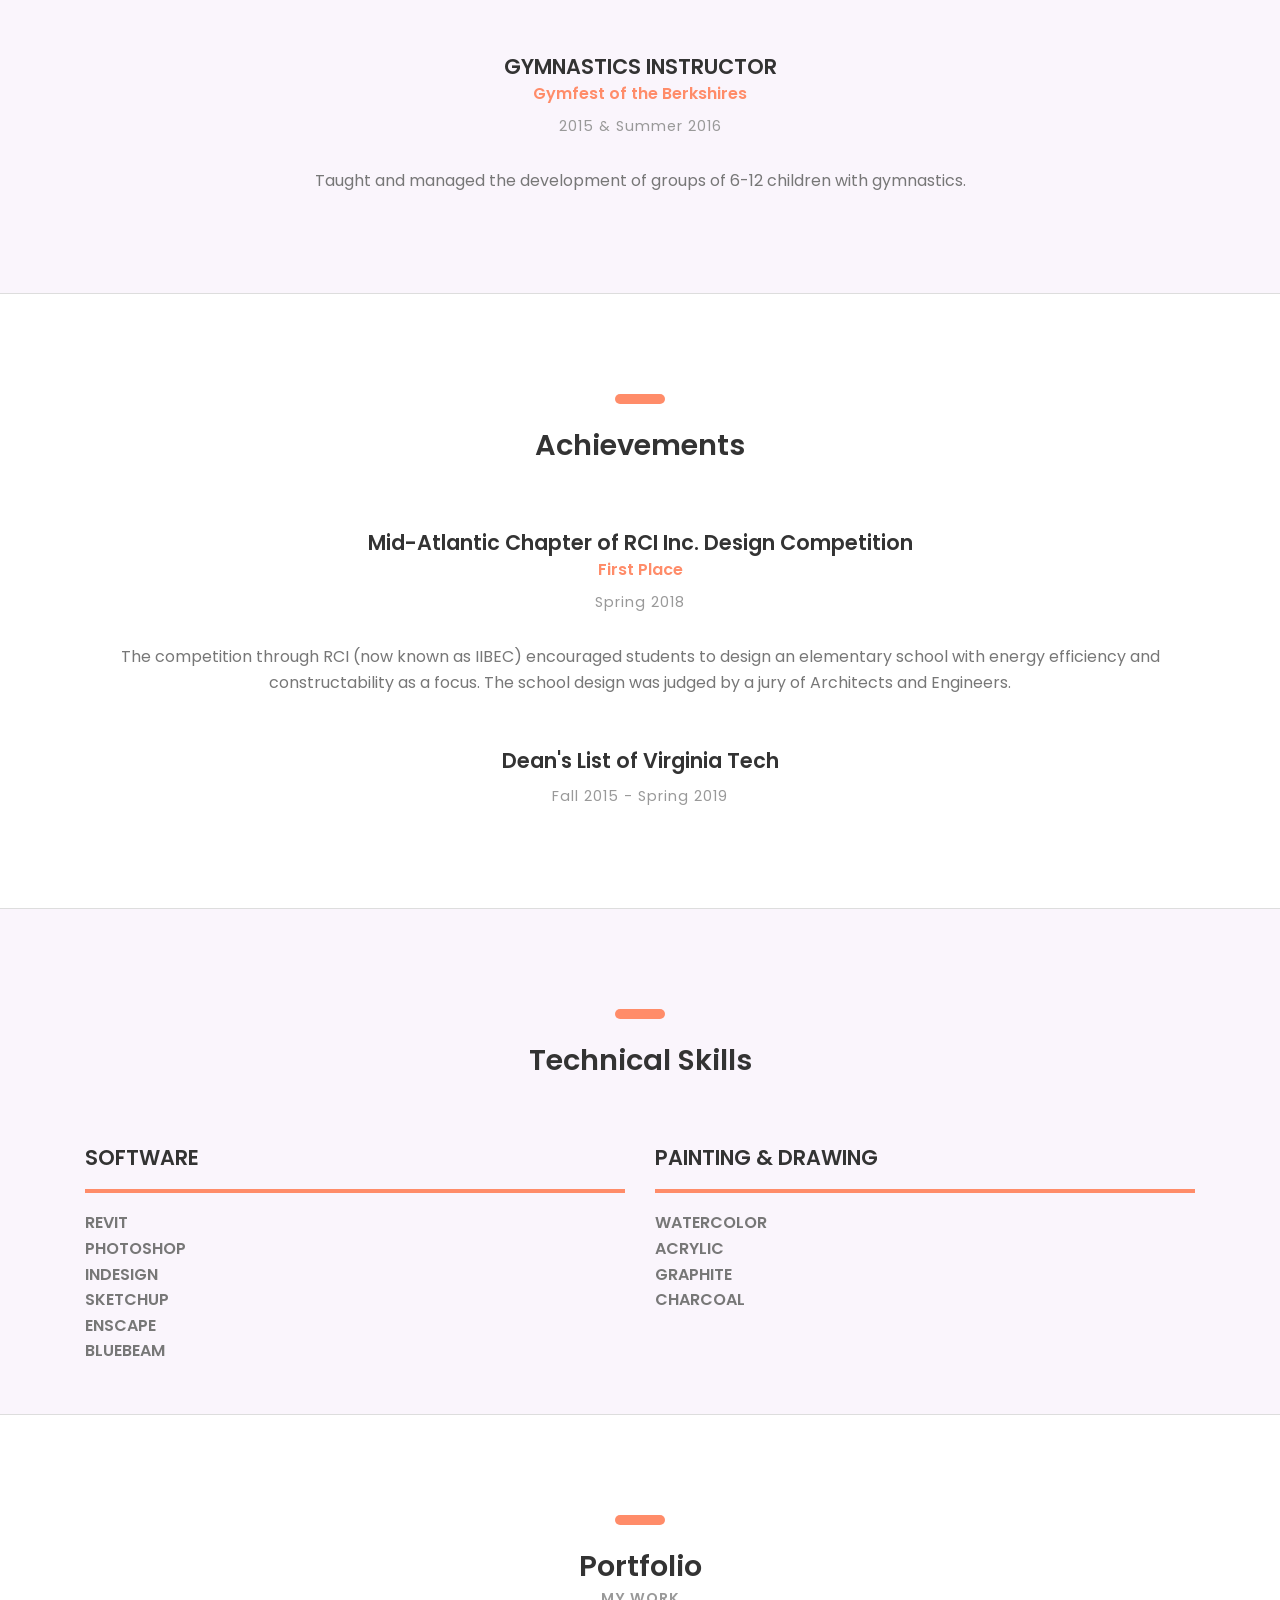
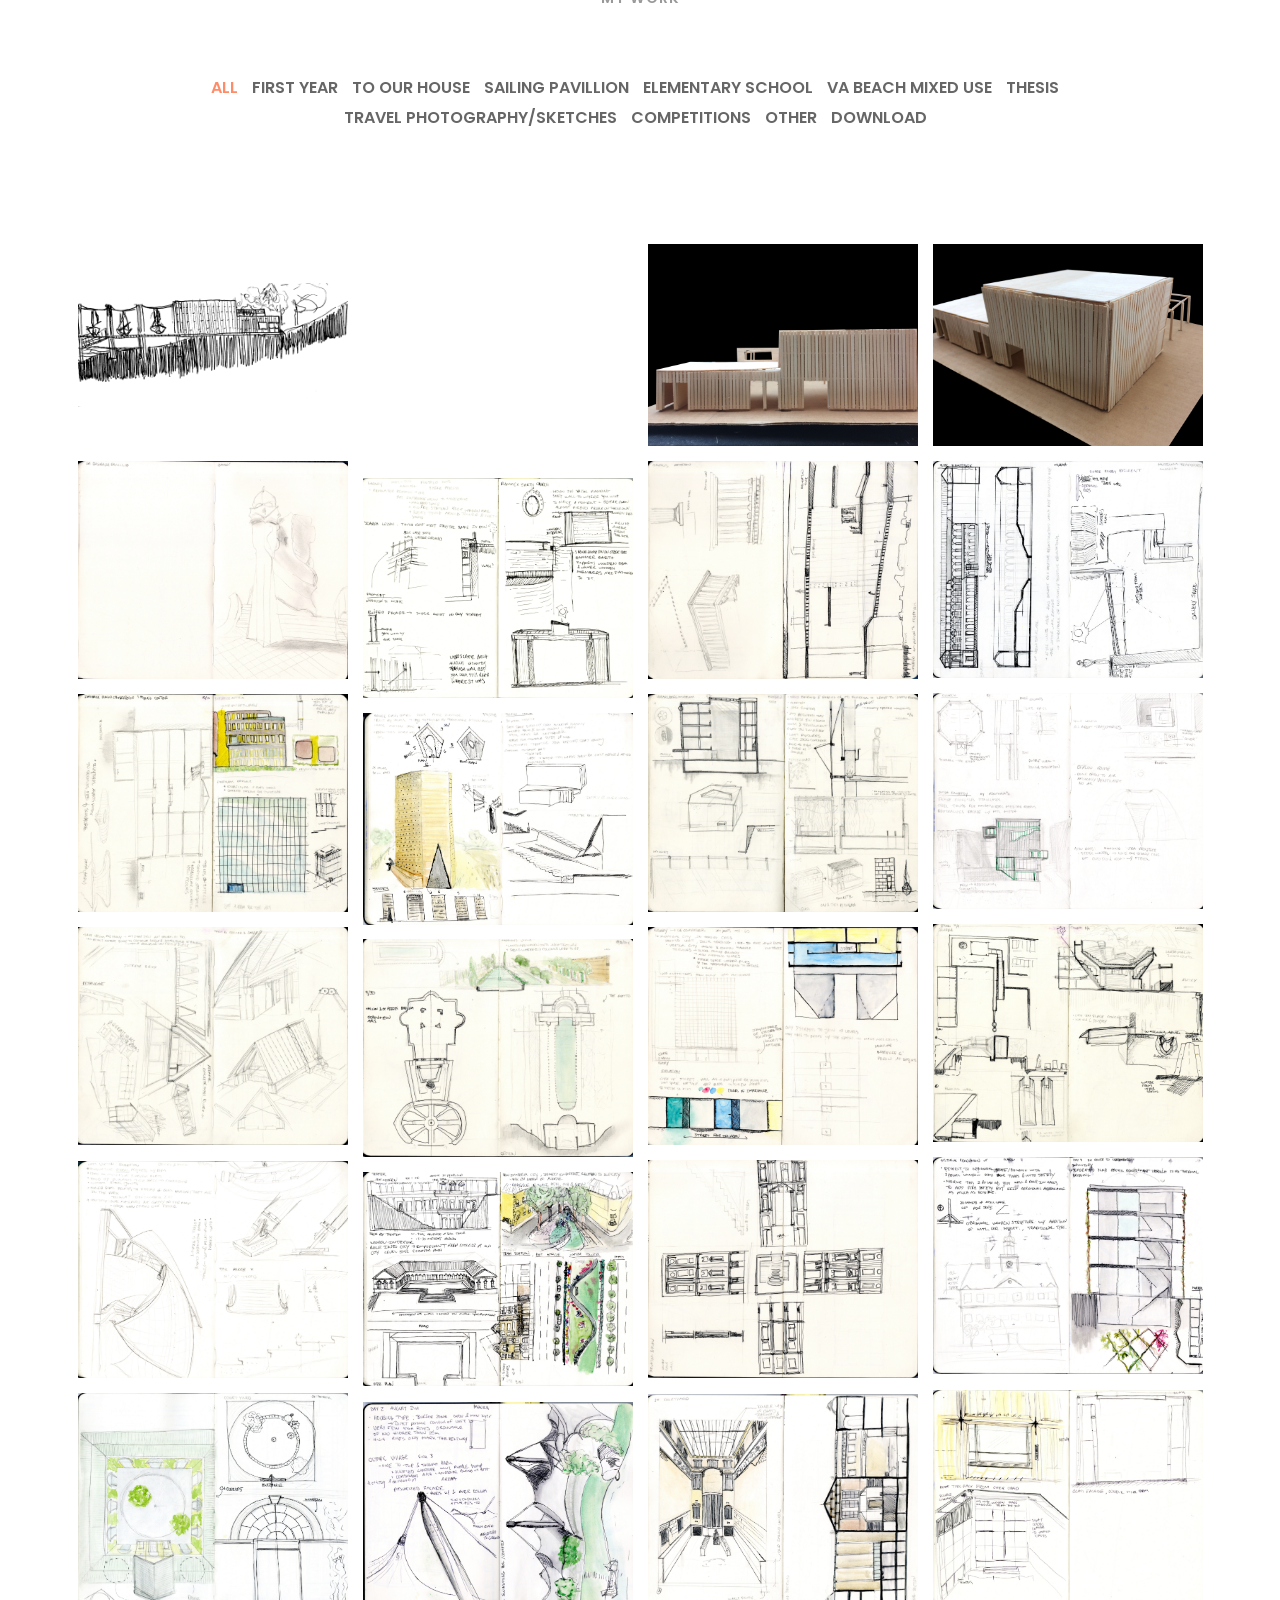
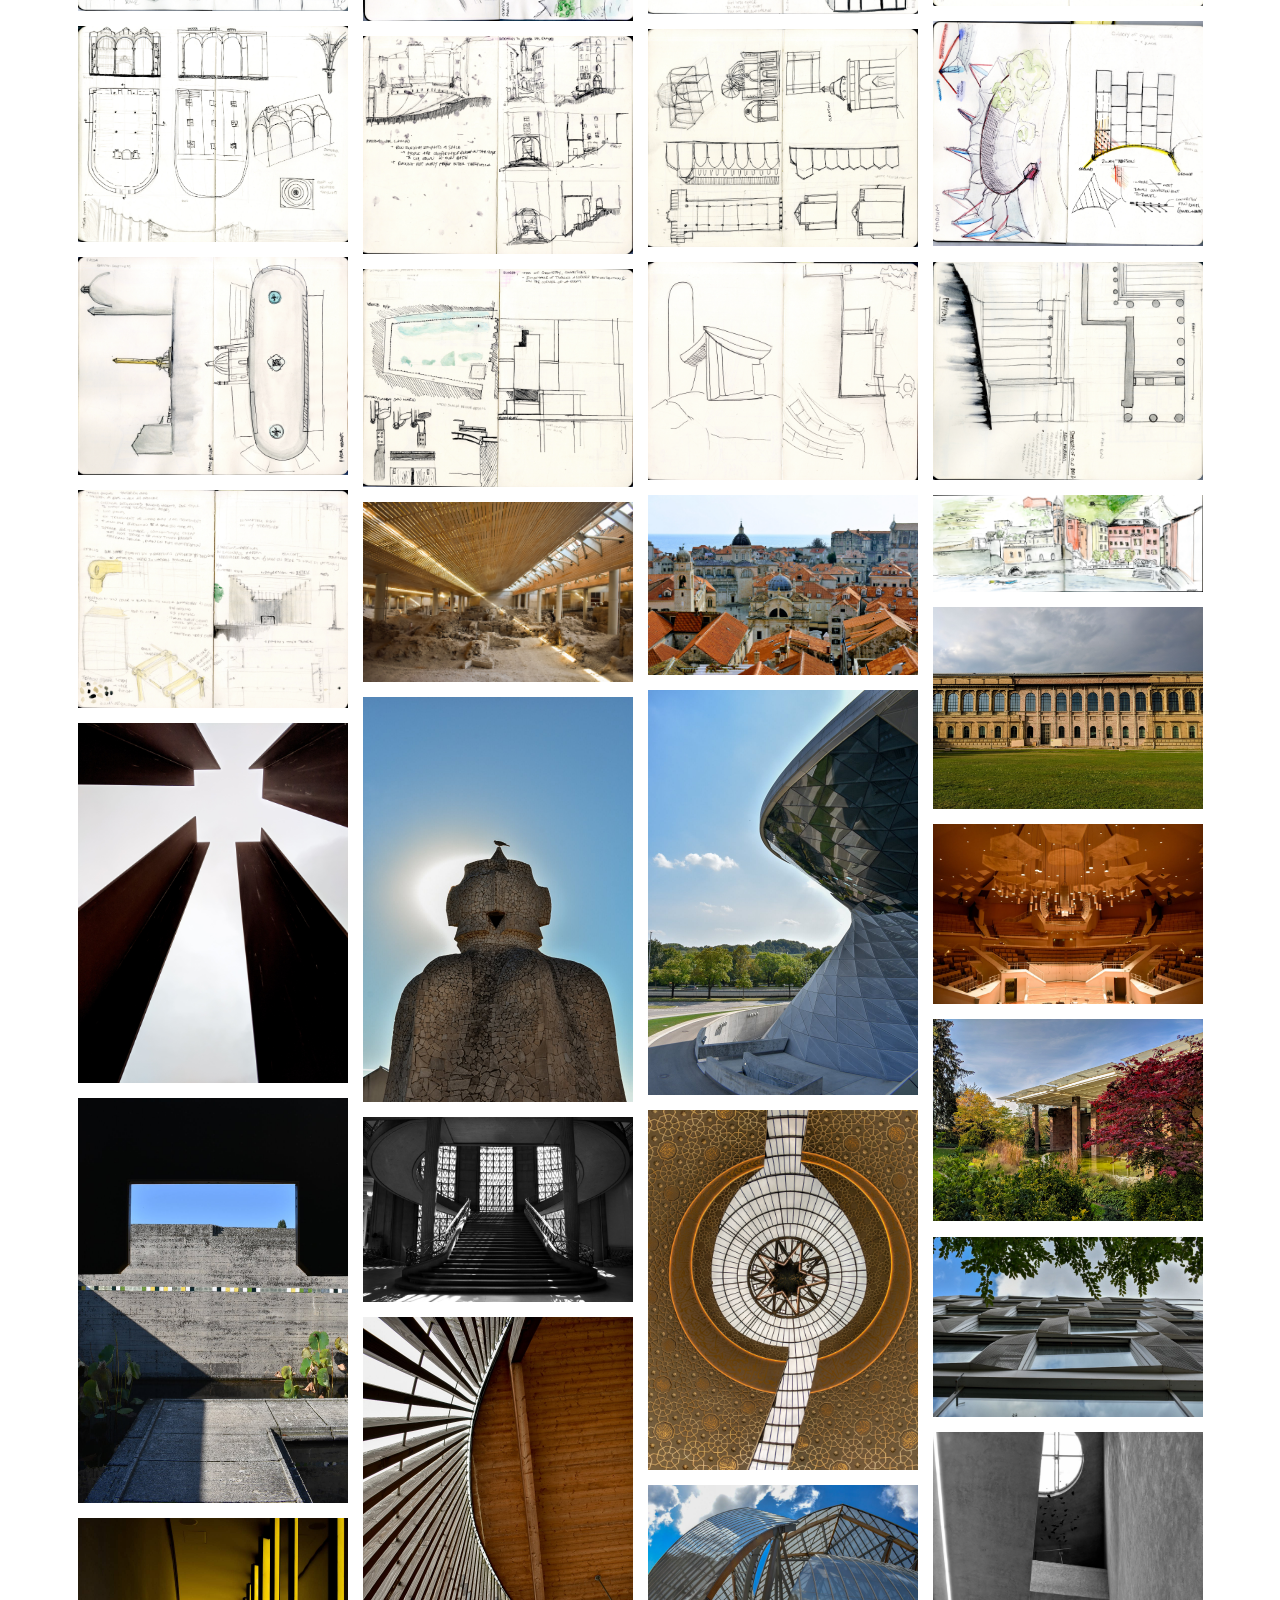
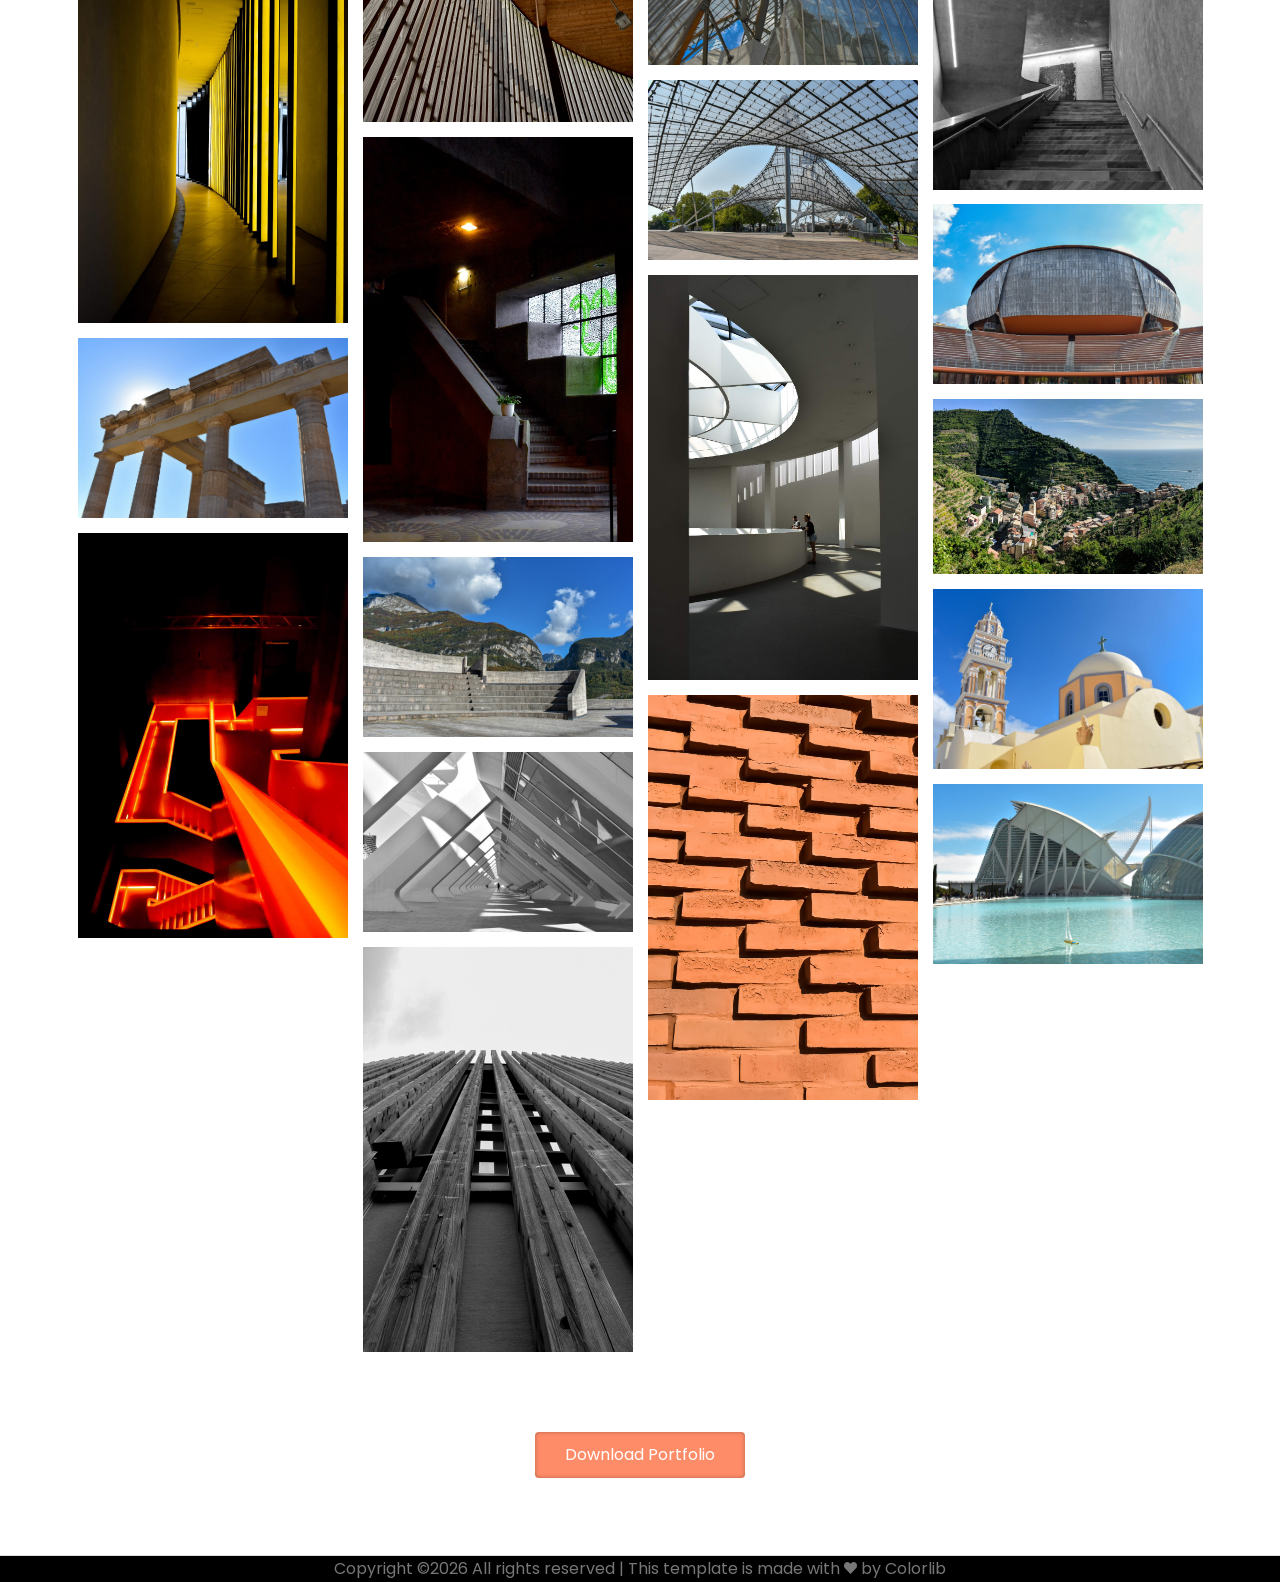
==== commit d062f27e: "images" ====
--- a/index.html
+++ b/index.html
@@ -79,7 +79,7 @@
 					</div><!-- col-sm-8 -->
 					
 					<div class="col-sm-10 col-md-3 col-lg-3">
-						<a class="downlad-btn" href="downloads/April Foley Resume.pdf" download>Download Resume</a>
+						<a class="downlad-btn" href="downloads/April_Foley_Resume.pdf" download>Download Resume</a>
 					</div><!-- col-lg-2 -->
 			
 				</div><!-- row -->
@@ -249,157 +249,382 @@
 			</div><!-- row -->
 			
 			<div class="portfolioContainer margin-b-50">
-				
-				<div class="p-item fall-travel">
-					<a href="images/Foley-April-Dubrovnik.jpg" data-fluidbox>
-						<img src="images/Foley-April-Dubrovnik.jpg" alt=""></a>
-				</div><!-- p-item -->
-				
-				<div class="p-item fall-travel">
-					<a href="images/Travel_Photography/Foley-April-Akrotiri.jpg" data-fluidbox>
-						<img src="images/Travel_Photography/Foley-April-Akrotiri.jpg" alt=""></a>
-				</div><!-- p-item -->
-				
-				<div class="p-item fall-travel">
-					<a href="images/Foley-April-AltePinakothek.jpg" data-fluidbox>
-						<img src="images/Foley-April-AltePinakothek.jpg" alt=""></a>
-				</div><!-- p-item -->
-				
-				<div class="p-item fall-travel">
-					<a class="img" href="images/Foley-April-BMWMuseum-Munich.jpg" data-fluidbox>
-						<img src="images/Foley-April-BMWMuseum-Munich.jpg" alt=""></a>
-				</div><!-- p-item -->
-				
-				<div class="p-item fall-travel">
-					<a href="images/Foley-April-Barcelona-GaudiCasaMila.jpg" data-fluidbox>
-						<img src="images/Foley-April-Barcelona-GaudiCasaMila.jpg" alt=""></a>
-				</div><!-- p-item -->
-						
-				<div class="p-item fall-travel">
-					<a href="images/Foley-April-Berlin.jpg" data-fluidbox>
-						<img src="images/Foley-April-Berlin.jpg" alt=""></a>
-				</div><!-- p-item -->
-				
-				<div class="p-item fall-travel">
-					<a href="images/Foley-April-BerlinerPhilharmonie.jpg" data-fluidbox>
-						<img src="images/Foley-April-BerlinerPhilharmonie.jpg" alt=""></a>
+
+				<div class="p-item pavillion">
+					<a href="images/Third_year/Sailing/axon_wall_section.jpg" data-fluidbox>
+						<img src="images/Third_year/Sailing/axon_wall_section.jpg" alt=""></a>
+				</div><!-- p-item -->
+
+				<div class="p-item pavillion">
+					<a href="images/Third_year/Sailing/curtain_wall_section.jpg" data-fluidbox>
+						<img src="images/Third_year/Sailing/curtain_wall_section.jpg" alt=""></a>
+				</div><!-- p-item -->
+
+				<div class="p-item pavillion">
+					<a href="images/Third_year/Sailing/deatil_2.jpg" data-fluidbox>
+						<img src="images/Third_year/Sailing/deatil_2.jpg" alt=""></a>
+				</div><!-- p-item -->
+
+				<div class="p-item pavillion">
+					<a href="images/Third_year/Sailing/dock_detail.jpg" data-fluidbox>
+						<img src="images/Third_year/Sailing/dock_detail.jpg" alt=""></a>
+				</div><!-- p-item -->
+
+				<div class="p-item pavillion">
+					<a href="images/Third_year/Sailing/foundation_detail.jpg" data-fluidbox>
+						<img src="images/Third_year/Sailing/foundation_detail.jpg" alt=""></a>
+				</div><!-- p-item -->
+
+				<div class="p-item pavillion">
+					<a href="images/Third_year/Sailing/gutter_detail.jpg" data-fluidbox>
+						<img src="images/Third_year/Sailing/gutter_detail.jpg" alt=""></a>
+				</div><!-- p-item -->
+
+				<div class="p-item pavillion">
+					<a href="images/Third_year/Sailing/sailing_model.jpg" data-fluidbox>
+						<img src="images/Third_year/Sailing/sailing_model.jpg" alt=""></a>
+				</div><!-- p-item -->
+
+				<div class="p-item pavillion">
+					<a href="images/Third_year/Sailing/sailing_model2.jpg" data-fluidbox>
+						<img src="images/Third_year/Sailing/sailing_model2.jpg" alt=""></a>
+				</div><!-- p-item -->
+
+				<div class="p-item pavillion">
+					<a href="images/Third_year/Sailing/sailing_pavillion_sketch.jpg" data-fluidbox>
+						<img src="images/Third_year/Sailing/sailing_pavillion_sketch.jpg" alt=""></a>
+				</div><!-- p-item -->
+
+				<div class="p-item pavillion">
+					<a href="images/Third_year/Sailing/shaded_site_plan.jpg" data-fluidbox>
+						<img src="images/Third_year/Sailing/shaded_site_plan.jpg" alt=""></a>
+				</div><!-- p-item -->
+
+				<div class="p-item pavillion">
+					<a href="images/Third_year/Sailing/typ_detail.jpg" data-fluidbox>
+						<img src="images/Third_year/Sailing/typ_detail.jpg" alt=""></a>
+				</div><!-- p-item -->
+
+				<div class="p-item pavillion">
+					<a href="images/Third_year/Sailing/wall_section_series.jpg" data-fluidbox>
+						<img src="images/Third_year/Sailing/wall_section_series.jpg" alt=""></a>
+				</div><!-- p-item -->
+
+				<div class="p-item pavillion">
+					<a href="images/Third_year/Sailing/wall_sections.jpg" data-fluidbox>
+						<img src="images/Third_year/Sailing/wall_sections.jpg" alt=""></a>
+				</div><!-- p-item -->
+
+				<div class="p-item pavillion">
+					<a href="images/Third_year/Sailing/walls_plan_section_elevation.jpg" data-fluidbox>
+						<img src="images/Third_year/Sailing/walls_plan_section_elevation.jpg" alt=""></a>
+				</div><!-- p-item -->
+
+				<div class="p-item pavillion">
+					<a href="images/Third_year/Sailing/watercolor_sail_atmospheric.jpg" data-fluidbox>
+						<img src="images/Third_year/Sailing/watercolor_sail_atmospheric.jpg" alt=""></a>
+				</div><!-- p-item -->
+
+				<div class="p-item fall-travel">
+					<a href="images/Fall_Travel/Foley-April-AcropolisMuseum.jpg" data-fluidbox>
+						<img src="images/Fall_Travel/Foley-April-AcropolisMuseum.jpg" alt=""></a>
+				</div><!-- p-item -->
+
+				<div class="p-item fall-travel">
+					<a href="images/Fall_Travel/Foley-April-AtlePinakothek.jpg" data-fluidbox>
+						<img src="images/Fall_Travel/Foley-April-AtlePinakothek.jpg" alt=""></a>
+				</div><!-- p-item -->
+
+				<div class="p-item fall-travel">
+					<a href="images/Fall_Travel/Foley-April-BarcelonaGaudi.jpg" data-fluidbox>
+						<img src="images/Fall_Travel/Foley-April-BarcelonaGaudi.jpg" alt=""></a>
+				</div><!-- p-item -->
+
+				<div class="p-item fall-travel">
+					<a href="images/Fall_Travel/Foley-April-BerlinRammedEarthChurch.jpg" data-fluidbox>
+						<img src="images/Fall_Travel/Foley-April-BerlinRammedEarthChurch.jpg" alt=""></a>
+				</div><!-- p-item -->
+
+				<div class="p-item fall-travel">
+					<a href="images/Fall_Travel/Foley-April-Berlin-sketch.jpg" data-fluidbox>
+						<img src="images/Fall_Travel/Foley-April-Berlin-sketch.jpg" alt=""></a>
+				</div><!-- p-item -->
+
+				<div class="p-item fall-travel">
+					<a href="images/Fall_Travel/Foley-April-Boathouse.jpg" data-fluidbox>
+						<img src="images/Fall_Travel/Foley-April-Boathouse.jpg" alt=""></a>
+				</div><!-- p-item -->
+
+				<div class="p-item fall-travel">
+					<a href="images/Fall_Travel/Foley-April-Bregenz.jpg" data-fluidbox>
+						<img src="images/Fall_Travel/Foley-April-Bregenz.jpg" alt=""></a>
+				</div><!-- p-item -->
+
+				<div class="p-item fall-travel">
+					<a href="images/Fall_Travel/Foley-April-BrunerklausChapel.jpg" data-fluidbox>
+						<img src="images/Fall_Travel/Foley-April-BrunerklausChapel.jpg" alt=""></a>
+				</div><!-- p-item -->
+
+				<div class="p-item fall-travel">
+					<a href="images/Fall_Travel/Foley-April-Church-Scarpa-Brion-Cemetary.jpg" data-fluidbox>
+						<img src="images/Fall_Travel/Foley-April-Church-Scarpa-Brion-Cemetary.jpg" alt=""></a>
+				</div><!-- p-item -->
+
+				<div class="p-item fall-travel">
+					<a href="images/Fall_Travel/Foley-April-Firminy.jpg" data-fluidbox>
+						<img src="images/Fall_Travel/Foley-April-Firminy.jpg" alt=""></a>
+				</div><!-- p-item -->
+
+				<div class="p-item fall-travel">
+					<a href="images/Fall_Travel/Foley-April-Gellner&Scarpa.jpg" data-fluidbox>
+						<img src="images/Fall_Travel/Foley-April-Gellner&Scarpa.jpg" alt=""></a>
+				</div><!-- p-item -->
+
+				<div class="p-item fall-travel">
+					<a href="images/Fall_Travel/Foley-April-HadriansVilla.jpg" data-fluidbox>
+						<img src="images/Fall_Travel/Foley-April-HadriansVilla.jpg" alt=""></a>
+				</div><!-- p-item -->
+
+				<div class="p-item fall-travel">
+					<a href="images/Fall_Travel/Foley-April-Housing.jpg" data-fluidbox>
+						<img src="images/Fall_Travel/Foley-April-Housing.jpg" alt=""></a>
+				</div><!-- p-item -->
+
+				<div class="p-item fall-travel">
+					<a href="images/Fall_Travel/Foley-April-LaurentianLibrary.jpg" data-fluidbox>
+						<img src="images/Fall_Travel/Foley-April-LaurentianLibrary.jpg" alt=""></a>
+				</div><!-- p-item -->
+
+				<div class="p-item fall-travel">
+					<a href="images/Fall_Travel/Foley-April-Louis-Vuitton.jpg" data-fluidbox>
+						<img src="images/Fall_Travel/Foley-April-Louis-Vuitton.jpg" alt=""></a>
+				</div><!-- p-item -->
+
+				<div class="p-item fall-travel">
+					<a href="images/Fall_Travel/Foley-April-Metz.jpg" data-fluidbox>
+						<img src="images/Fall_Travel/Foley-April-Metz.jpg" alt=""></a>
+				</div><!-- p-item -->
+
+				<div class="p-item fall-travel">
+					<a href="images/Fall_Travel/Foley-April-Munich-Church.jpg" data-fluidbox>
+						<img src="images/Fall_Travel/Foley-April-Munich-Church.jpg" alt=""></a>
+				</div><!-- p-item -->
+
+				<div class="p-item fall-travel">
+					<a href="images/Fall_Travel/Foley-April-Munich-NeoClassic.jpg" data-fluidbox>
+						<img src="images/Fall_Travel/Foley-April-Munich-NeoClassic.jpg" alt=""></a>
+				</div><!-- p-item -->
+
+				<div class="p-item fall-travel">
+					<a href="images/Fall_Travel/Foley-April-Neues-Museum.jpg" data-fluidbox>
+						<img src="images/Fall_Travel/Foley-April-Neues-Museum.jpg" alt=""></a>
+				</div><!-- p-item -->
+
+				<div class="p-item fall-travel">
+					<a href="images/Fall_Travel/Foley-April-Olympic-Park.jpg" data-fluidbox>
+						<img src="images/Fall_Travel/Foley-April-Olympic-Park.jpg" alt=""></a>
+				</div><!-- p-item -->
+
+				<div class="p-item fall-travel">
+					<a href="images/Fall_Travel/Foley-April-Olympic-Park2.jpg" data-fluidbox>
+						<img src="images/Fall_Travel/Foley-April-Olympic-Park2.jpg" alt=""></a>
+				</div><!-- p-item -->
+
+				<div class="p-item fall-travel">
+					<a href="images/Fall_Travel/Foley-April-Paris-Library.jpg" data-fluidbox>
+						<img src="images/Fall_Travel/Foley-April-Paris-Library.jpg" alt=""></a>
+				</div><!-- p-item -->
+
+				<div class="p-item fall-travel">
+					<a href="images/Fall_Travel/Foley-April-Pazzi-Chapel.jpg" data-fluidbox>
+						<img src="images/Fall_Travel/Foley-April-Pazzi-Chapel.jpg" alt=""></a>
+				</div><!-- p-item -->
+
+				<div class="p-item fall-travel">
+					<a href="images/Fall_Travel/Foley-April-Piazza-Del-Campo.jpg" data-fluidbox>
+						<img src="images/Fall_Travel/Foley-April-Piazza-Del-Campo.jpg" alt=""></a>
+				</div><!-- p-item -->
+
+				<div class="p-item fall-travel">
+					<a href="images/Fall_Travel/Foley-April-Piazza-Navona.jpg" data-fluidbox>
+						<img src="images/Fall_Travel/Foley-April-Piazza-Navona.jpg" alt=""></a>
+				</div><!-- p-item -->
+
+				<div class="p-item fall-travel">
+					<a href="images/Fall_Travel/Foley-April-Propylaia.jpg" data-fluidbox>
+						<img src="images/Fall_Travel/Foley-April-Propylaia.jpg" alt=""></a>
+				</div><!-- p-item -->
+
+				<div class="p-item fall-travel">
+					<a href="images/Fall_Travel/Foley-April-Ronchamp.jpg" data-fluidbox>
+						<img src="images/Fall_Travel/Foley-April-Ronchamp.jpg" alt=""></a>
+				</div><!-- p-item -->
+
+				<div class="p-item fall-travel">
+					<a href="images/Fall_Travel/Foley-April-Scarpaand-Venice.jpg" data-fluidbox>
+						<img src="images/Fall_Travel/Foley-April-Scarpaand-Venice.jpg" alt=""></a>
+				</div><!-- p-item -->
+
+				<div class="p-item fall-travel">
+					<a href="images/Fall_Travel/Foley-April-Tamedia&Church.jpg" data-fluidbox>
+						<img src="images/Fall_Travel/Foley-April-Tamedia&Church.jpg" alt=""></a>
+				</div><!-- p-item -->
+
+				<div class="p-item fall-travel">
+					<a href="images/Fall_Travel/Foley-April-Vernazza.jpg" data-fluidbox>
+						<img src="images/Fall_Travel/Foley-April-Vernazza.jpg" alt=""></a>
+				</div><!-- p-item -->
+				
+				<div class="p-item fall-travel">
+					<a href="images/Fall_Travel/Foley-April-Dubrovnik.jpg" data-fluidbox>
+						<img src="images/Fall_Travel/Foley-April-Dubrovnik.jpg" alt=""></a>
+				</div><!-- p-item -->
+				
+				<div class="p-item fall-travel">
+					<a href="images/Fall_Travel/Foley-April-Akrotiri.jpg" data-fluidbox>
+						<img src="images/Fall_Travel/Foley-April-Akrotiri.jpg" alt=""></a>
+				</div><!-- p-item -->
+				
+				<div class="p-item fall-travel">
+					<a href="images/Fall_Travel/Foley-April-AltePinakothek.jpg" data-fluidbox>
+						<img src="images/Fall_Travel/Foley-April-AltePinakothek.jpg" alt=""></a>
+				</div><!-- p-item -->
+				
+				<div class="p-item fall-travel">
+					<a class="img" href="images/Fall_Travel/Foley-April-BMWMuseum-Munich.jpg" data-fluidbox>
+						<img src="images/Fall_Travel/Foley-April-BMWMuseum-Munich.jpg" alt=""></a>
+				</div><!-- p-item -->
+				
+				<div class="p-item fall-travel">
+					<a href="images/Fall_Travel/Foley-April-Barcelona-GaudiCasaMila.jpg" data-fluidbox>
+						<img src="images/Fall_Travel/Foley-April-Barcelona-GaudiCasaMila.jpg" alt=""></a>
+				</div><!-- p-item -->
+						
+				<div class="p-item fall-travel">
+					<a href="images/Fall_Travel/Foley-April-Berlin.jpg" data-fluidbox>
+						<img src="images/Fall_Travel/Foley-April-Berlin.jpg" alt=""></a>
+				</div><!-- p-item -->
+				
+				<div class="p-item fall-travel">
+					<a href="images/Fall_Travel/Foley-April-BerlinerPhilharmonie.jpg" data-fluidbox>
+						<img src="images/Fall_Travel/Foley-April-BerlinerPhilharmonie.jpg" alt=""></a>
 				</div><!-- p-item -->
 				
 				<div class="p-item  fall-travel">
-					<a href="images/Foley-April-BeyelerFoundation.jpg" data-fluidbox>
-						<img src="images/Foley-April-BeyelerFoundation.jpg" alt=""></a>
-				</div><!-- p-item -->
-					
-				<div class="p-item fall-travel">
-					<a href="images/Foley-April-BrionCemetery-Scarpa.jpg" data-fluidbox>
-						<img src="images/Foley-April-BrionCemetery-Scarpa.jpg" alt=""></a>
+					<a href="images/Fall_Travel/Foley-April-BeyelerFoundation.jpg" data-fluidbox>
+						<img src="images/Fall_Travel/Foley-April-BeyelerFoundation.jpg" alt=""></a>
+				</div><!-- p-item -->
+					
+				<div class="p-item fall-travel">
+					<a href="images/Fall_Travel/Foley-April-BrionCemetery-Scarpa.jpg" data-fluidbox>
+						<img src="images/Fall_Travel/Foley-April-BrionCemetery-Scarpa.jpg" alt=""></a>
 				</div><!-- p-item -->	
 
 				<div class="p-item fall-travel">
-					<a href="images/Foley-April-CologneCentralMosque.jpg" data-fluidbox>
-						<img src="images/Foley-April-CologneCentralMosque.jpg" alt=""></a>
+					<a href="images/Fall_Travel/Foley-April-CologneCentralMosque.jpg" data-fluidbox>
+						<img src="images/Fall_Travel/Foley-April-CologneCentralMosque.jpg" alt=""></a>
 				</div><!-- p-item -->		
 						
 				<div class="p-item fall-travel">
-					<a href="images/Foley-April-ConseilEconomiqueSocialetEnvironnementalParis.jpg" data-fluidbox>
-						<img src="images/Foley-April-ConseilEconomiqueSocialetEnvironnementalParis.jpg" alt=""></a>
-				</div><!-- p-item -->			
-						
-				<div class="p-item fall-travel">
-					<a href="images/Foley-April-Hamburg.jpg" data-fluidbox>
-						<img src="images/Foley-April-Hamburg.jpg" alt=""></a>
-				</div><!-- p-item -->			
-						
-				<div class="p-item fall-travel">
-					<a href="images/Foley-April-KapellederVersöhnung.jpg" data-fluidbox>
-						<img src="images/Foley-April-KapellederVersöhnung.jpg" alt=""></a>
-				</div><!-- p-item -->			
-						
-				<div class="p-item fall-travel">
-					<a href="images/Foley-April-KunstmuseumBaselNeubau.jpg" data-fluidbox>
-						<img src="images/Foley-April-KunstmuseumBaselNeubau.jpg" alt=""></a>
-				</div><!-- p-item -->			
-						
-				<div class="p-item fall-travel">
-					<a href="images/Foley-April-LouisVuittonFoundation-Paris-1.jpg" data-fluidbox>
-						<img src="images/Foley-April-LouisVuittonFoundation-Paris-1.jpg" alt=""></a>
-				</div><!-- p-item -->			
-						
-				<div class="p-item fall-travel">
-					<a href="images/Foley-April-LouisVuitton-Paris-2.jpg" data-fluidbox>
-						<img src="images/Foley-April-LouisVuitton-Paris-2.jpg" alt=""></a>
-				</div><!-- p-item -->			
-						
-				<div class="p-item fall-travel">
-					<a href="images/Foley-April-Munich.jpg" data-fluidbox>
-						<img src="images/Foley-April-Munich.jpg" alt=""></a>
-				</div><!-- p-item -->			
-						
-				<div class="p-item fall-travel">
-					<a href="images/Foley-April-NevigesPilgrimageChurch.jpg" data-fluidbox>
-						<img src="images/Foley-April-NevigesPilgrimageChurch.jpg" alt=""></a>
+					<a href="images/Fall_Travel/Foley-April-ConseilEconomiqueSocialetEnvironnementalParis.jpg" data-fluidbox>
+						<img src="images/Fall_Travel/Foley-April-ConseilEconomiqueSocialetEnvironnementalParis.jpg" alt=""></a>
+				</div><!-- p-item -->			
+						
+				<div class="p-item fall-travel">
+					<a href="images/Fall_Travel/Foley-April-Hamburg.jpg" data-fluidbox>
+						<img src="images/Fall_Travel/Foley-April-Hamburg.jpg" alt=""></a>
+				</div><!-- p-item -->			
+						
+				<div class="p-item fall-travel">
+					<a href="images/Fall_Travel/Foley-April-KapellederVersöhnung.jpg" data-fluidbox>
+						<img src="images/Fall_Travel/Foley-April-KapellederVersöhnung.jpg" alt=""></a>
+				</div><!-- p-item -->			
+						
+				<div class="p-item fall-travel">
+					<a href="images/Fall_Travel/Foley-April-KunstmuseumBaselNeubau.jpg" data-fluidbox>
+						<img src="images/Fall_Travel/Foley-April-KunstmuseumBaselNeubau.jpg" alt=""></a>
+				</div><!-- p-item -->			
+						
+				<div class="p-item fall-travel">
+					<a href="images/Fall_Travel/Foley-April-LouisVuittonFoundation-Paris-1.jpg" data-fluidbox>
+						<img src="images/Fall_Travel/Foley-April-LouisVuittonFoundation-Paris-1.jpg" alt=""></a>
+				</div><!-- p-item -->			
+						
+				<div class="p-item fall-travel">
+					<a href="images/Fall_Travel/Foley-April-LouisVuitton-Paris-2.jpg" data-fluidbox>
+						<img src="images/Fall_Travel/Foley-April-LouisVuitton-Paris-2.jpg" alt=""></a>
+				</div><!-- p-item -->			
+						
+				<div class="p-item fall-travel">
+					<a href="images/Fall_Travel/Foley-April-Munich.jpg" data-fluidbox>
+						<img src="images/Fall_Travel/Foley-April-Munich.jpg" alt=""></a>
+				</div><!-- p-item -->			
+						
+				<div class="p-item fall-travel">
+					<a href="images/Fall_Travel/Foley-April-NevigesPilgrimageChurch.jpg" data-fluidbox>
+						<img src="images/Fall_Travel/Foley-April-NevigesPilgrimageChurch.jpg" alt=""></a>
 				</div><!-- p-item -->		
 						
 				<div class="p-item fall-travel">
-					<a href="images/Foley-April-ParcodellaMusicaRome.jpg" data-fluidbox>
-						<img src="images/Foley-April-ParcodellaMusicaRome.jpg" alt=""></a>
-				</div><!-- p-item -->			
-						
-				<div class="p-item fall-travel">
-					<a href="images/Foley-April-PinakothekderModerne.jpg" data-fluidbox>
-						<img src="images/Foley-April-PinakothekderModerne.jpg" alt=""></a>
-				</div><!-- p-item -->			
-						
-				<div class="p-item fall-travel">
-					<a href="images/Foley-April-Rhodes-Acropolis.jpg" data-fluidbox>
-						<img src="images/Foley-April-Rhodes-Acropolis.jpg" alt=""></a>
-				</div><!-- p-item -->			
-						
-				<div class="p-item fall-travel">
-					<a href="images/Foley-April-Riomaggiore.jpg" data-fluidbox>
-						<img src="images/Foley-April-Riomaggiore.jpg" alt=""></a>
-				</div><!-- p-item -->			
-						
-				<div class="p-item fall-travel">
-					<a href="images/Foley-April-RuhrMuseum.jpg" data-fluidbox>
-						<img src="images/Foley-April-RuhrMuseum.jpg" alt=""></a>
-				</div><!-- p-item -->			
-						
-				<div class="p-item fall-travel">
-					<a href="images/Foley-April-SantaMariaImmacolataLongarone.jpg" data-fluidbox>
-						<img src="images/Foley-April-SantaMariaImmacolataLongarone.jpg" alt=""></a>
-				</div><!-- p-item -->			
-						
-				<div class="p-item fall-travel">
-					<a href="images/Foley-April-Santorini.jpg" data-fluidbox>
-						<img src="images/Foley-April-Santorini.jpg" alt=""></a>
-				</div><!-- p-item -->			
-						
-				<div class="p-item fall-travel">
-					<a href="images/Foley-April-TextileBuilding.jpg" data-fluidbox>
-						<img src="images/Foley-April-TextileBuilding.jpg" alt=""></a>
-				</div><!-- p-item -->			
-						
-				<div class="p-item fall-travel">
-					<a href="images/Foley-April-Valencia-MuseudelesCiènciesPríncipeFelipe.jpg" data-fluidbox>
-						<img src="images/Foley-April-Valencia-MuseudelesCiènciesPríncipeFelipe.jpg" alt=""></a>
-				</div><!-- p-item -->			
-						
-				<div class="p-item fall-travel">
-					<a href="images/Foley-April-Valencia.jpg" data-fluidbox>
-						<img src="images/Foley-April-Valencia.jpg" alt=""></a>
-				</div><!-- p-item -->			
-						
-				<div class="p-item fall-travel">
-					<a href="images/Foley-April-WenzenbachChurch.jpg" data-fluidbox>
-						<img src="images/Foley-April-WenzenbachChurch.jpg" alt=""></a>
+					<a href="images/Fall_Travel/Foley-April-ParcodellaMusicaRome.jpg" data-fluidbox>
+						<img src="images/Fall_Travel/Foley-April-ParcodellaMusicaRome.jpg" alt=""></a>
+				</div><!-- p-item -->			
+						
+				<div class="p-item fall-travel">
+					<a href="images/Fall_Travel/Foley-April-PinakothekderModerne.jpg" data-fluidbox>
+						<img src="images/Fall_Travel/Foley-April-PinakothekderModerne.jpg" alt=""></a>
+				</div><!-- p-item -->			
+						
+				<div class="p-item fall-travel">
+					<a href="images/Fall_Travel/Foley-April-Rhodes-Acropolis.jpg" data-fluidbox>
+						<img src="images/Fall_Travel/Foley-April-Rhodes-Acropolis.jpg" alt=""></a>
+				</div><!-- p-item -->			
+						
+				<div class="p-item fall-travel">
+					<a href="images/Fall_Travel/Foley-April-Riomaggiore.jpg" data-fluidbox>
+						<img src="images/Fall_Travel/Foley-April-Riomaggiore.jpg" alt=""></a>
+				</div><!-- p-item -->			
+						
+				<div class="p-item fall-travel">
+					<a href="images/Fall_Travel/Foley-April-RuhrMuseum.jpg" data-fluidbox>
+						<img src="images/Fall_Travel/Foley-April-RuhrMuseum.jpg" alt=""></a>
+				</div><!-- p-item -->			
+						
+				<div class="p-item fall-travel">
+					<a href="images/Fall_Travel/Foley-April-SantaMariaImmacolataLongarone.jpg" data-fluidbox>
+						<img src="images/Fall_Travel/Foley-April-SantaMariaImmacolataLongarone.jpg" alt=""></a>
+				</div><!-- p-item -->			
+						
+				<div class="p-item fall-travel">
+					<a href="images/Fall_Travel/Foley-April-Santorini.jpg" data-fluidbox>
+						<img src="images/Fall_Travel/Foley-April-Santorini.jpg" alt=""></a>
+				</div><!-- p-item -->			
+						
+				<div class="p-item fall-travel">
+					<a href="images/Fall_Travel/Foley-April-TextileBuilding.jpg" data-fluidbox>
+						<img src="images/Fall_Travel/Foley-April-TextileBuilding.jpg" alt=""></a>
+				</div><!-- p-item -->			
+						
+				<div class="p-item fall-travel">
+					<a href="images/Fall_Travel/Foley-April-Valencia-MuseudelesCiènciesPríncipeFelipe.jpg" data-fluidbox>
+						<img src="images/Fall_Travel/Foley-April-Valencia-MuseudelesCiènciesPríncipeFelipe.jpg" alt=""></a>
+				</div><!-- p-item -->			
+						
+				<div class="p-item fall-travel">
+					<a href="images/Fall_Travel/Foley-April-Valencia.jpg" data-fluidbox>
+						<img src="images/Fall_Travel/Foley-April-Valencia.jpg" alt=""></a>
+				</div><!-- p-item -->			
+						
+				<div class="p-item fall-travel">
+					<a href="images/Fall_Travel/Foley-April-WenzenbachChurch.jpg" data-fluidbox>
+						<img src="images/Fall_Travel/Foley-April-WenzenbachChurch.jpg" alt=""></a>
 				</div><!-- p-item -->
 			</div><!-- portfolioContainer -->
 		</div><!-- container -->
 		<div class="row">
 			<div class="col-sm-12 center-text">
 				<div class="heading2">
-					<a class="downlad-btn" href="downloads/Landscape Portfolio 2019.pdf" download>Download Portfolio</a>
+					<a class="downlad-btn" href="downloads/April_Foley_Portfolio.pdf" download>Download Portfolio</a>
 				</div>
 			</div>
 		</div>
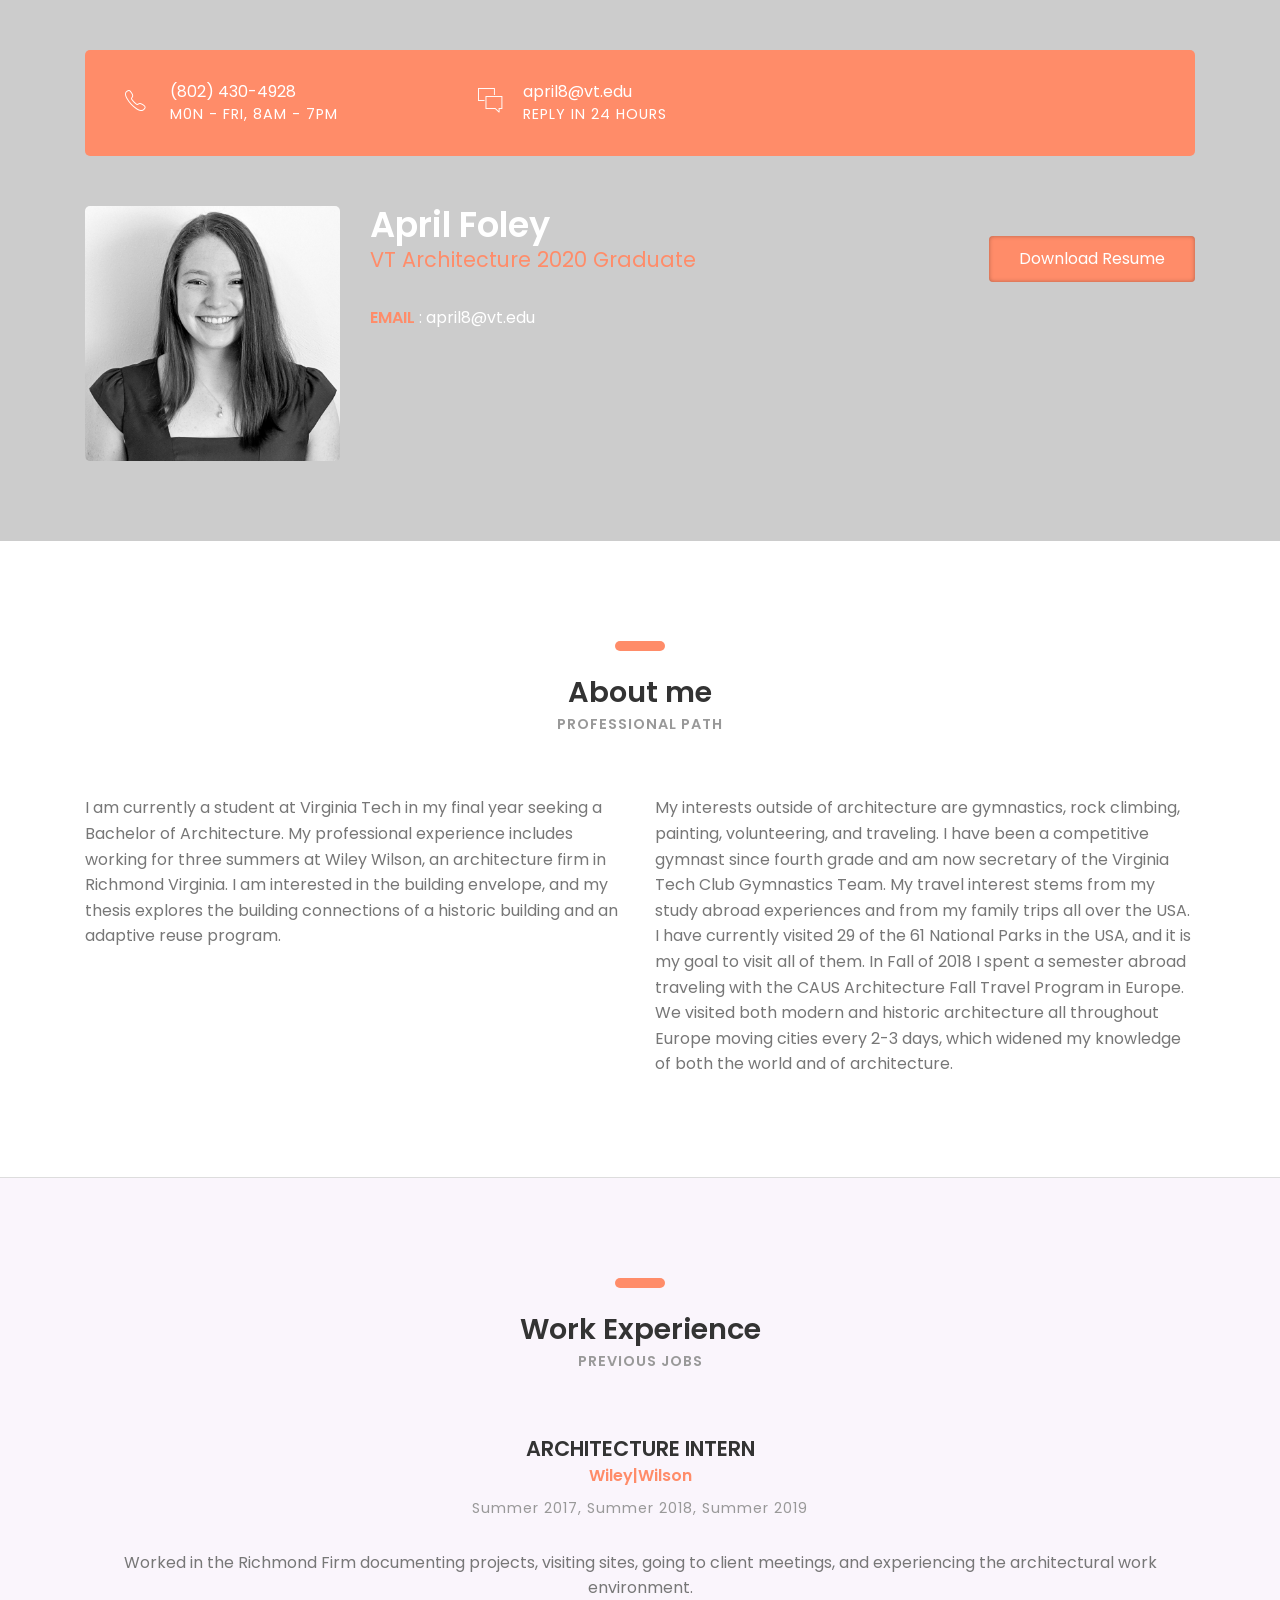
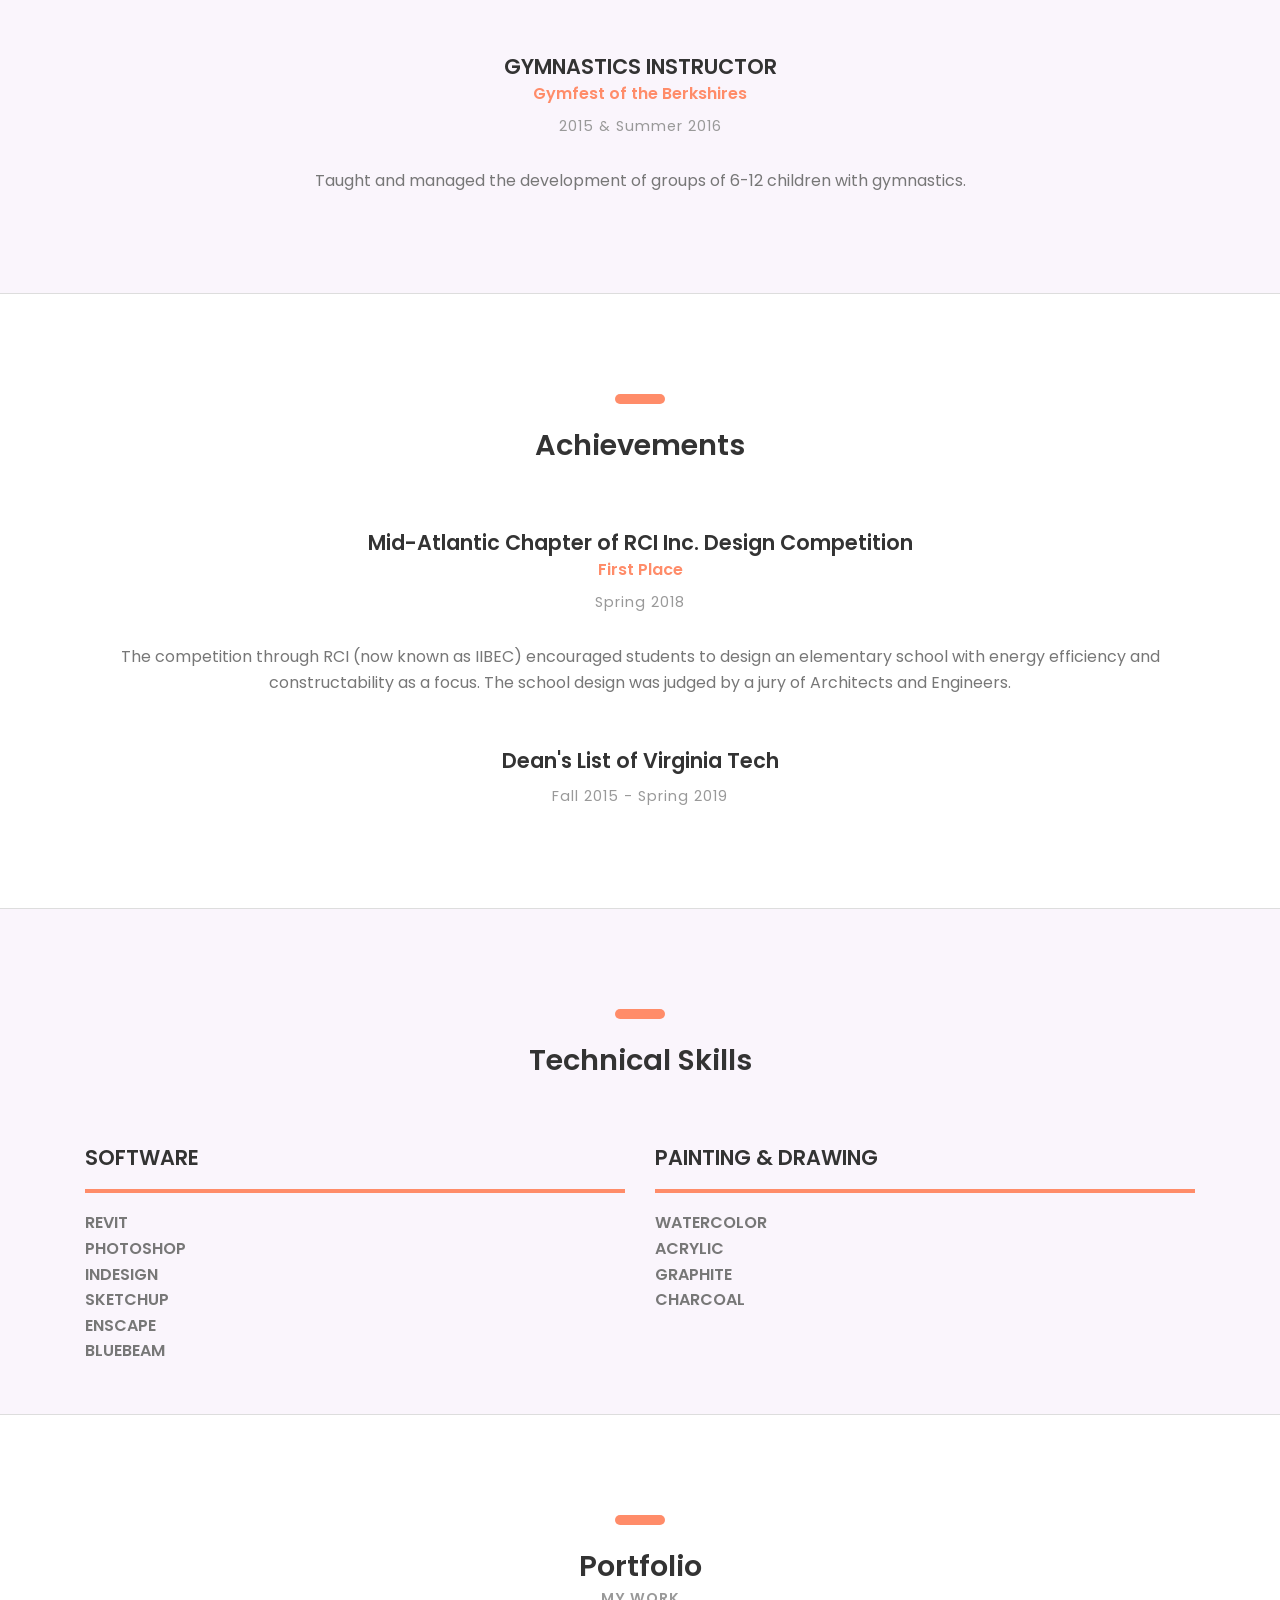
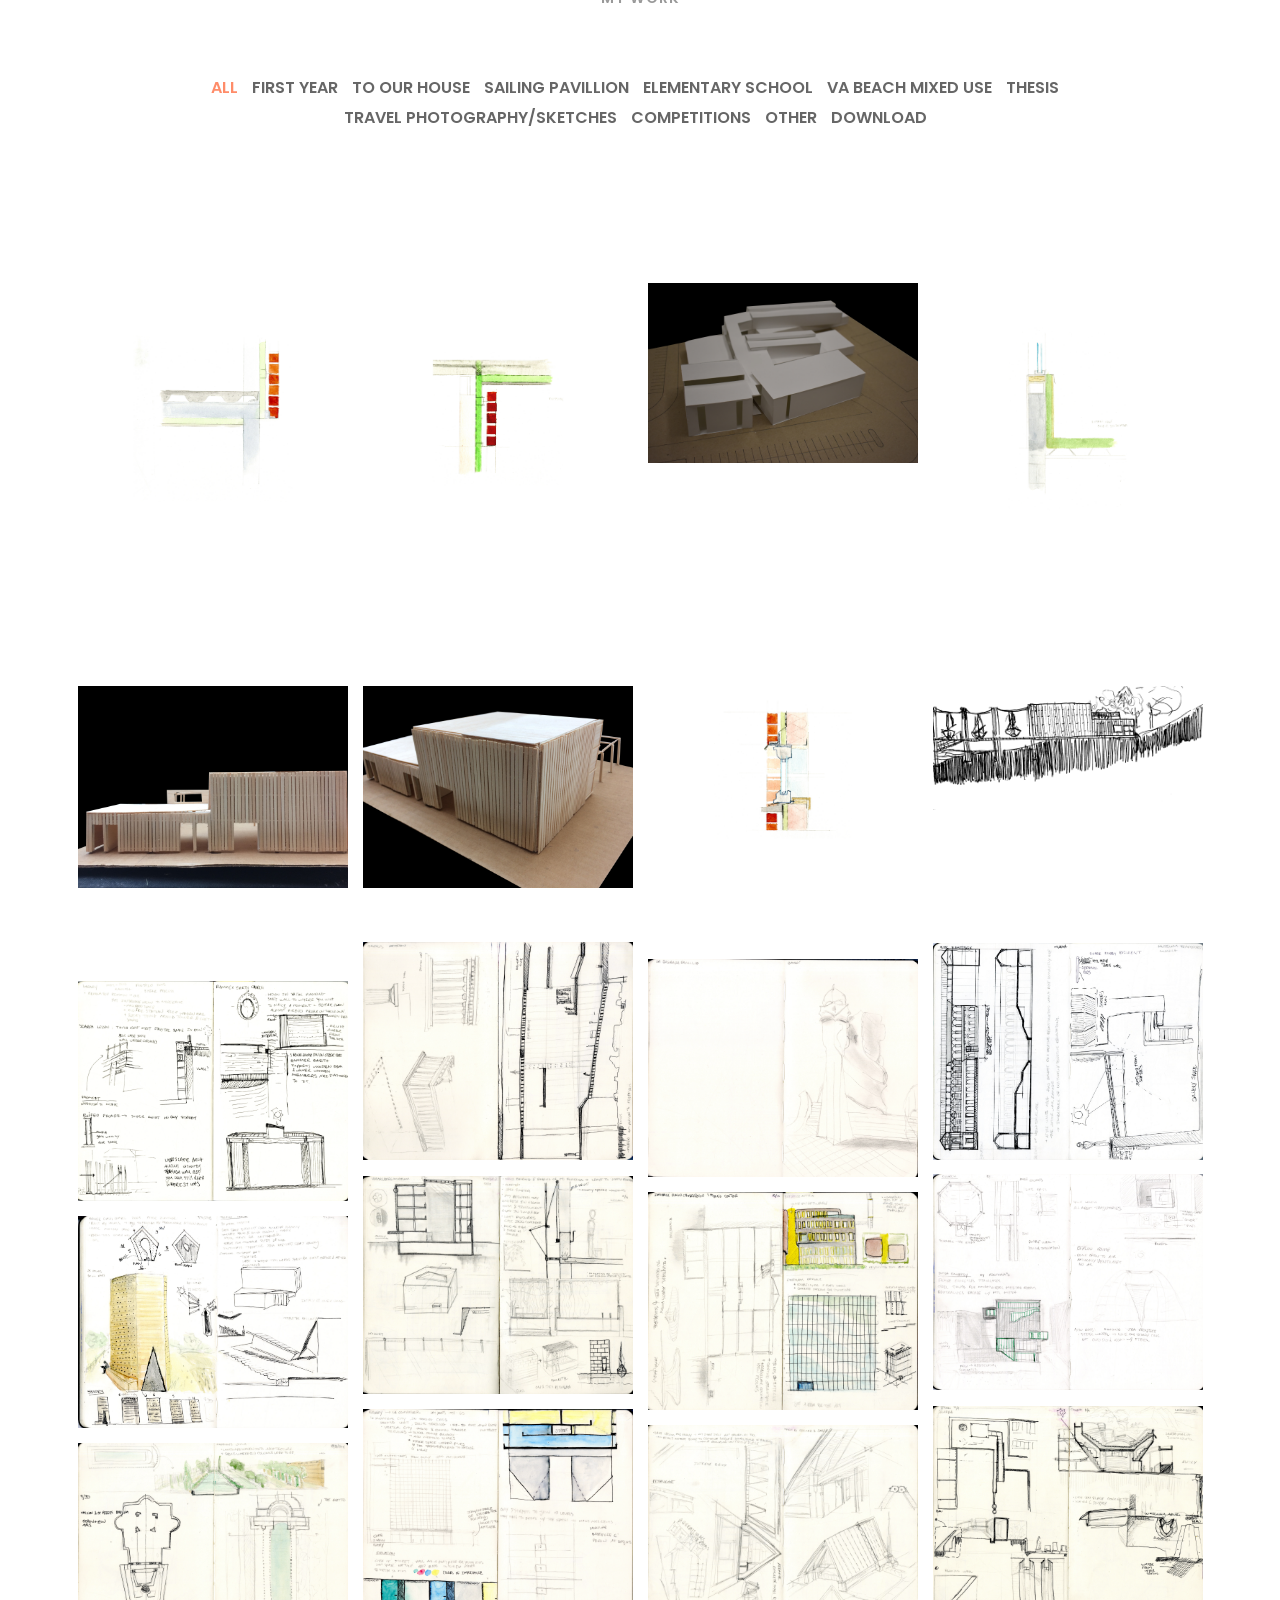
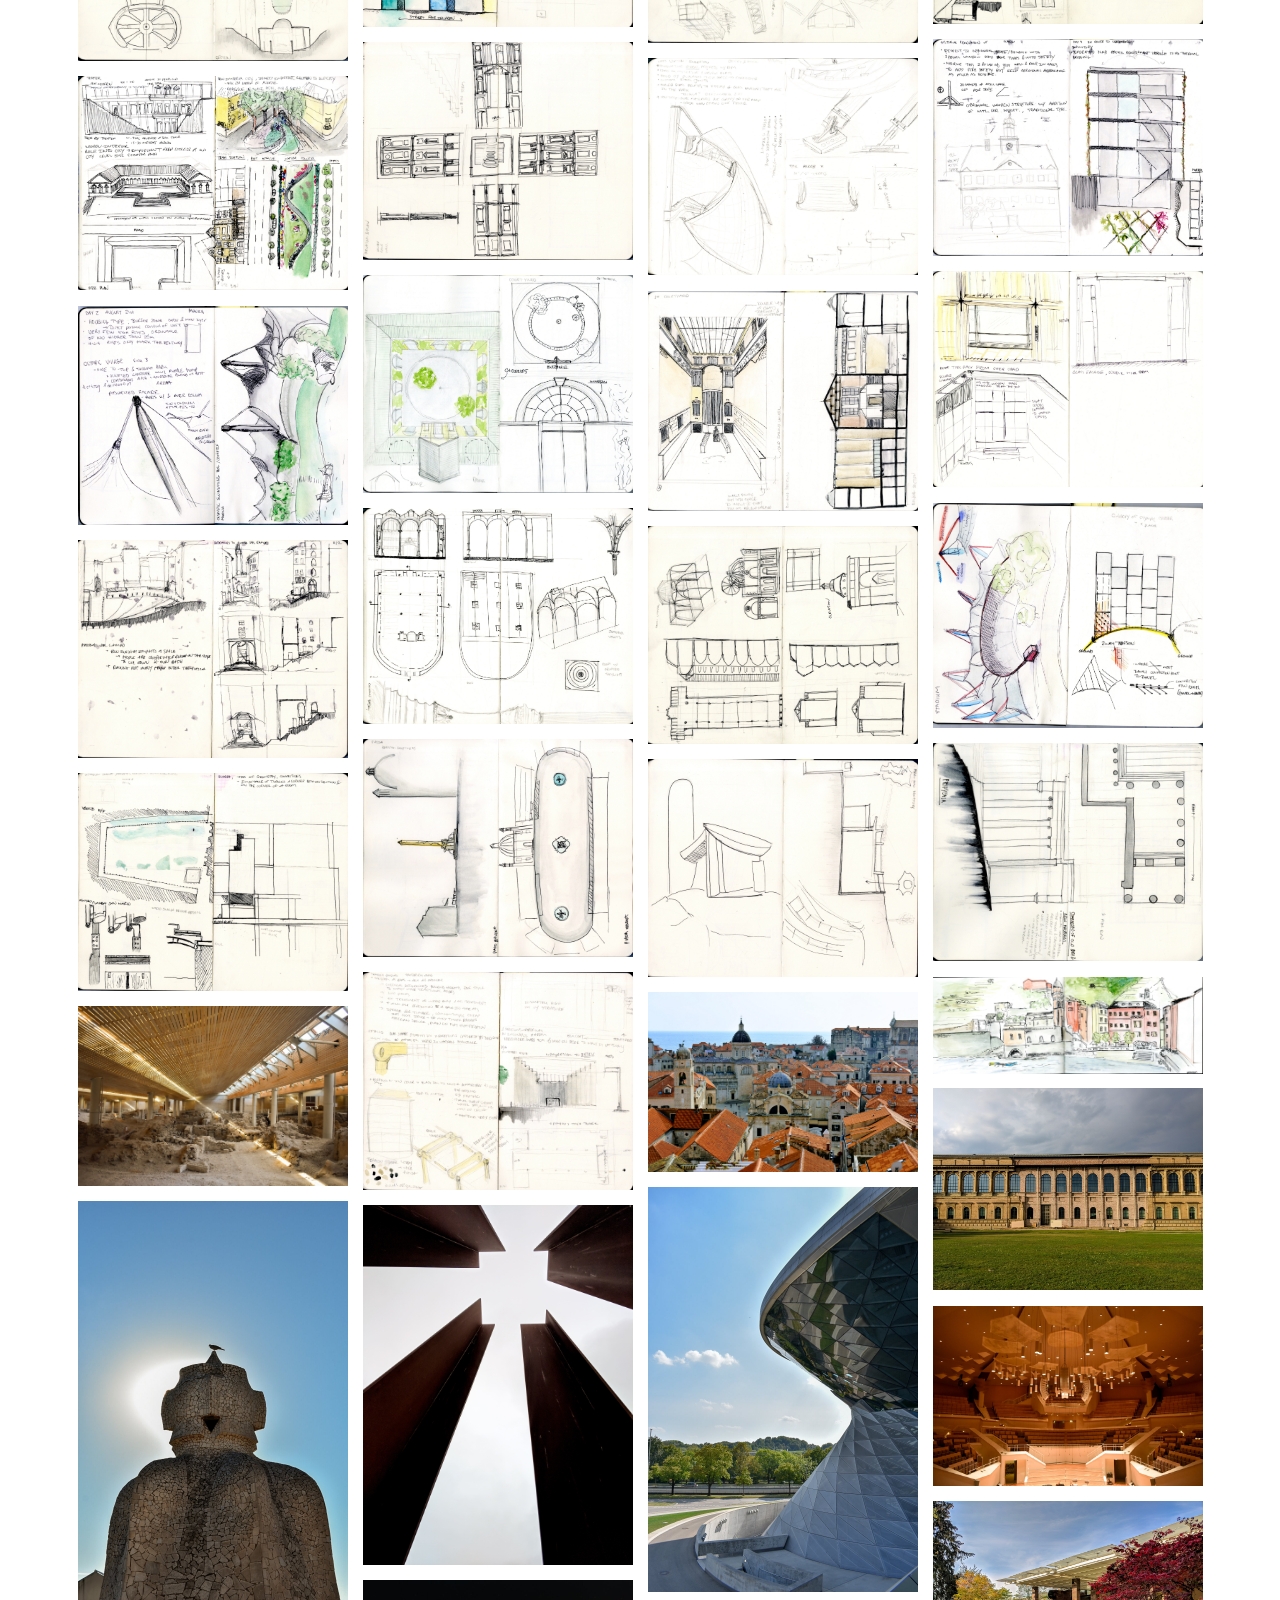
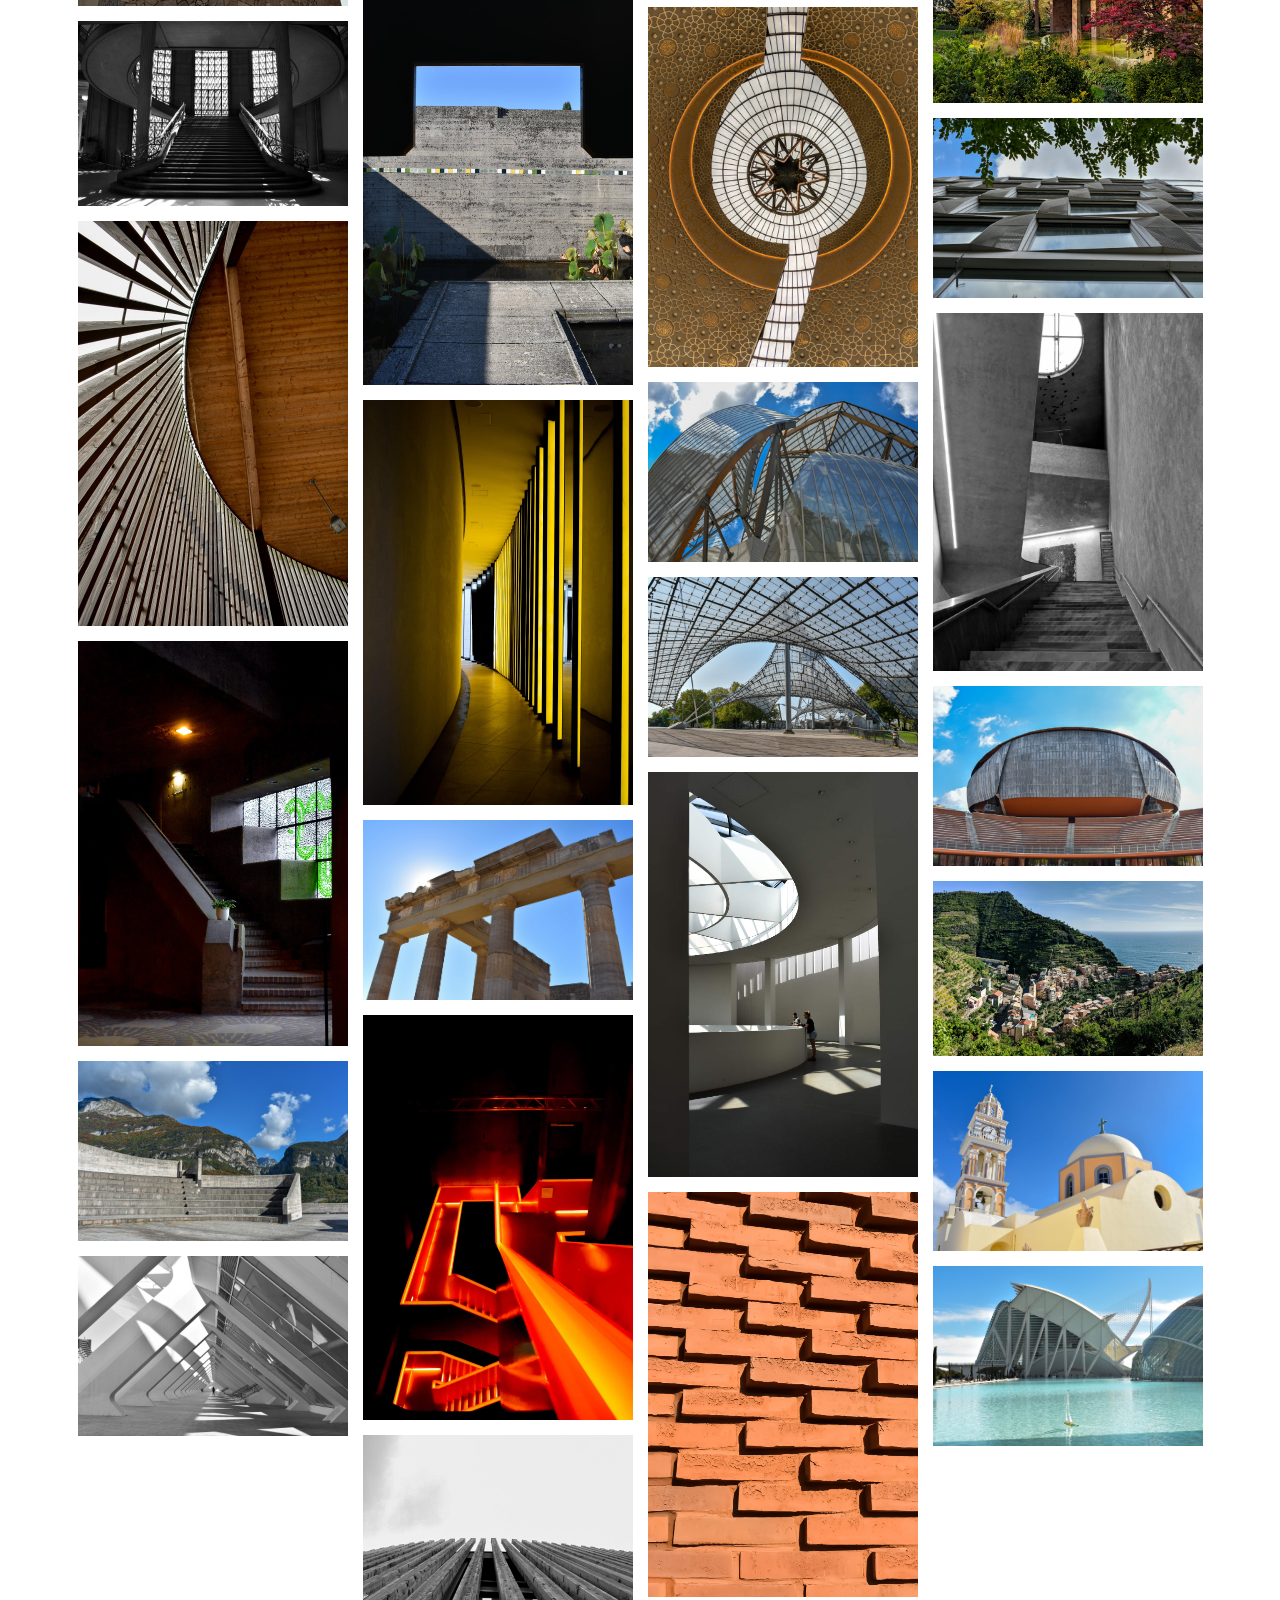
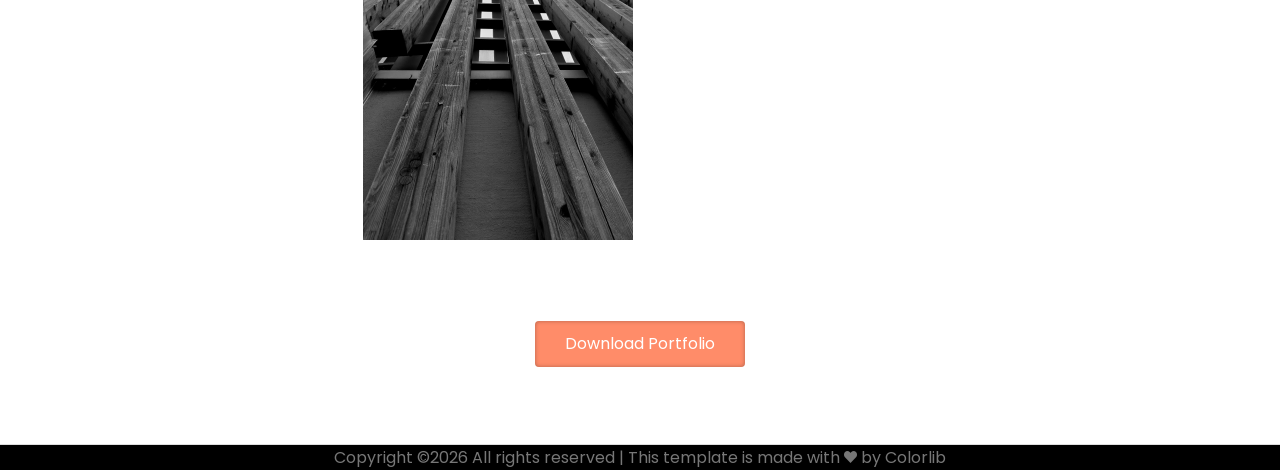
==== commit b348dc31: "school pics" ====
--- a/index.html
+++ b/index.html
@@ -250,6 +250,71 @@
 			
 			<div class="portfolioContainer margin-b-50">
 
+				<div class="p-item elm-school">
+					<a href="images/Third_year/School/building_section_graphite.jpg" data-fluidbox>
+						<img src="images/Third_year/School/building_section_graphite.jpg" alt=""></a>
+				</div><!-- p-item -->	
+
+				<div class="p-item elm-school">
+					<a href="images/Third_year/School/foundation_detail.jpg" data-fluidbox>
+						<img src="images/Third_year/School/foundation_detail.jpg" alt=""></a>
+				</div><!-- p-item -->
+
+				<div class="p-item elm-school">
+					<a href="images/Third_year/School/green_roof_tow.jpg" data-fluidbox>
+						<img src="images/Third_year/School/green_roof_tow.jpg" alt=""></a>
+				</div><!-- p-item -->
+
+				<div class="p-item elm-school">
+					<a href="images/Third_year/School/green_roof_wall_column_interesction_detail.jpg" data-fluidbox>
+						<img src="images/Third_year/School/green_roof_wall_column_interesction_detail.jpg" alt=""></a>
+				</div><!-- p-item -->
+
+				<div class="p-item elm-school">
+					<a href="images/Third_year/School/overhang_classroom_detail.jpg" data-fluidbox>
+						<img src="images/Third_year/School/overhang_classroom_detail.jpg" alt=""></a>
+				</div><!-- p-item -->
+
+				<div class="p-item elm-school">
+					<a href="images/Third_year/School/overhang_thermal_bridge_insulation_detail.jpg" data-fluidbox>
+						<img src="images/Third_year/School/overhang_thermal_bridge_insulation_detail.jpg" alt=""></a>
+				</div><!-- p-item -->
+
+				<div class="p-item elm-school">
+					<a href="images/Third_year/School/roof_detail.jpg" data-fluidbox>
+						<img src="images/Third_year/School/roof_detail.jpg" alt=""></a>
+				</div><!-- p-item -->
+
+				<div class="p-item elm-school">
+					<a href="images/Third_year/School/roof_intersection_detail.jpg" data-fluidbox>
+						<img src="images/Third_year/School/roof_intersection_detail.jpg" alt=""></a>
+				</div><!-- p-item -->
+
+				<div class="p-item elm-school">
+					<a href="images/Third_year/School/school_model.JPG" data-fluidbox>
+						<img src="images/Third_year/School/school_model.JPG" alt=""></a>
+				</div><!-- p-item -->
+
+				<div class="p-item elm-school">
+					<a href="images/Third_year/School/siteplan _ roof plan.jpg" data-fluidbox>
+						<img src="images/Third_year/School/siteplan _ roof plan.jpg" alt=""></a>
+				</div><!-- p-item -->
+
+				<div class="p-item elm-school">
+					<a href="images/Third_year/School/top_of_wall_detail.jpg" data-fluidbox>
+						<img src="images/Third_year/School/top_of_wall_detail.jpg" alt=""></a>
+				</div><!-- p-item -->
+
+				<div class="p-item elm-school">
+					<a href="images/Third_year/School/top_of_wall_gutter_detail.jpg" data-fluidbox>
+						<img src="images/Third_year/School/top_of_wall_gutter_detail.jpg" alt=""></a>
+				</div><!-- p-item -->
+
+				<div class="p-item elm-school">
+					<a href="images/Third_year/School/window_detail.jpg" data-fluidbox>
+						<img src="images/Third_year/School/window_detail.jpg" alt=""></a>
+				</div><!-- p-item -->
+
 				<div class="p-item pavillion">
 					<a href="images/Third_year/Sailing/axon_wall_section.jpg" data-fluidbox>
 						<img src="images/Third_year/Sailing/axon_wall_section.jpg" alt=""></a>
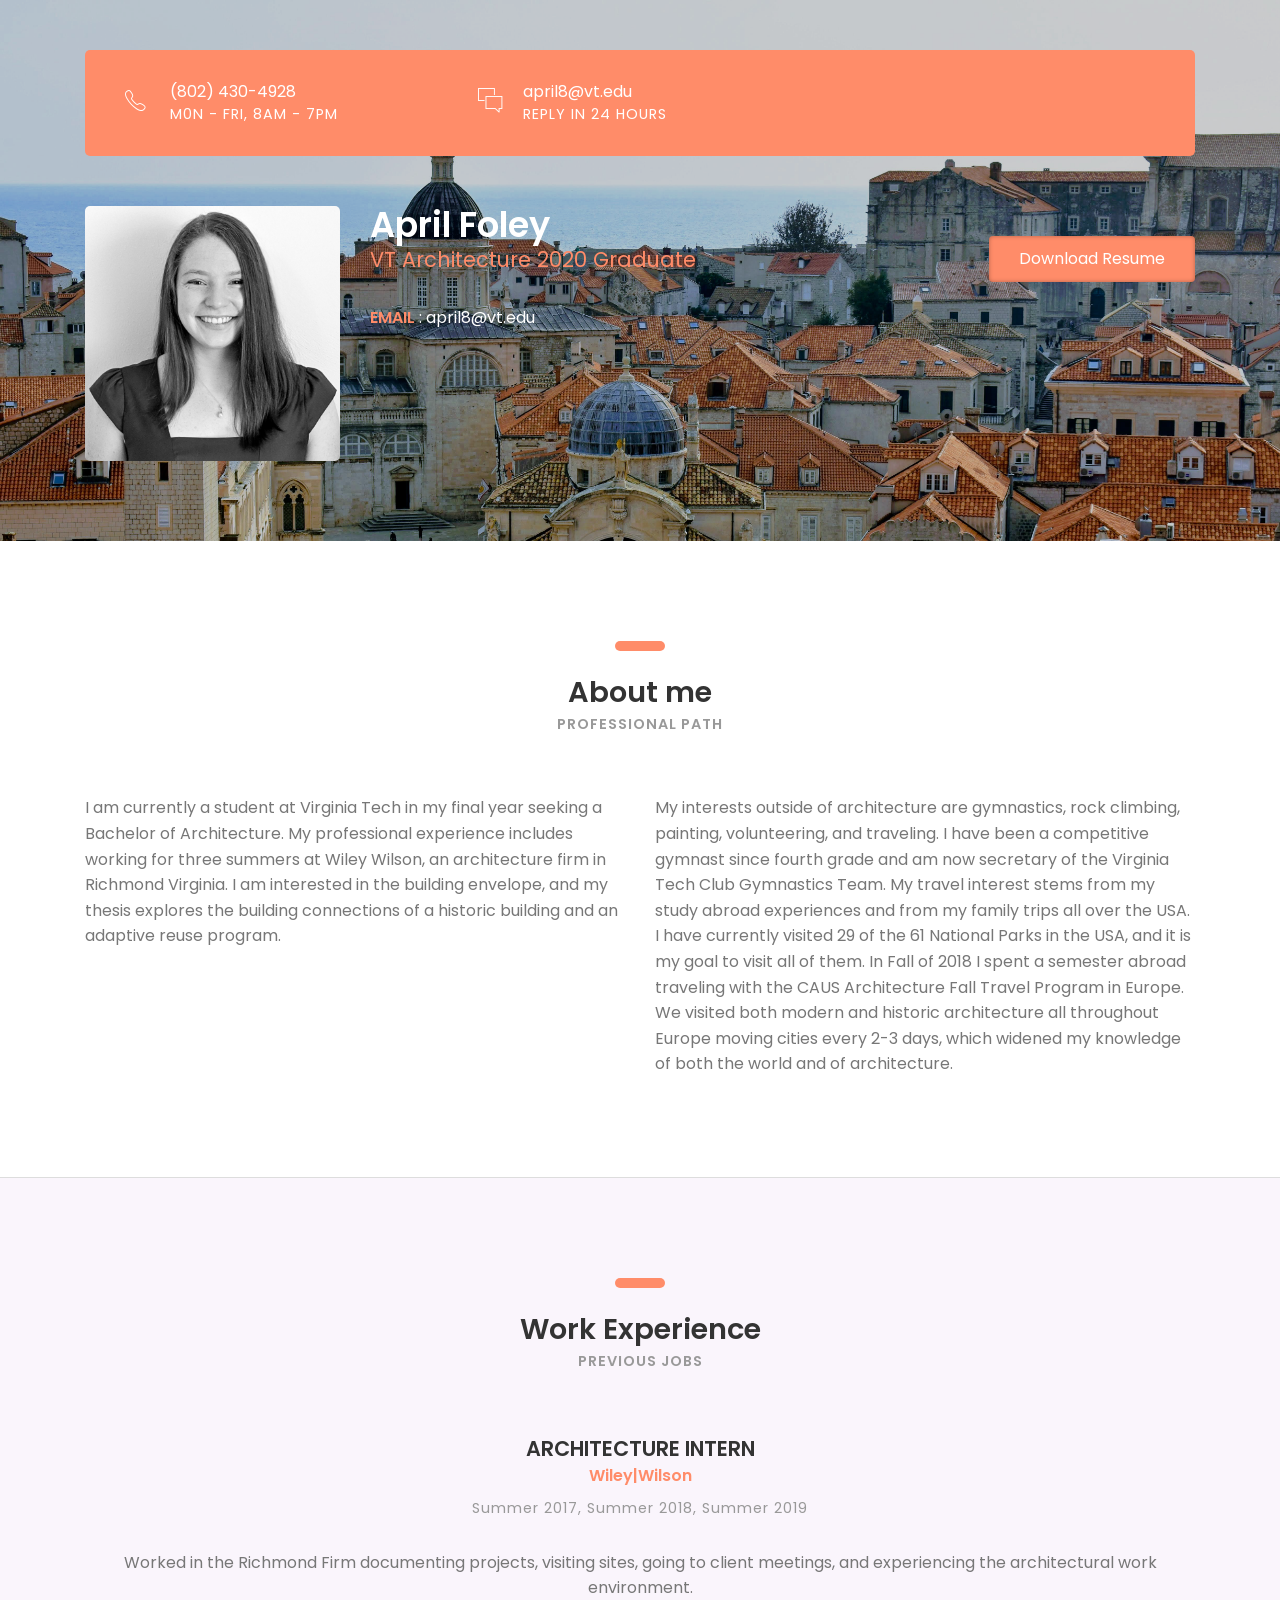
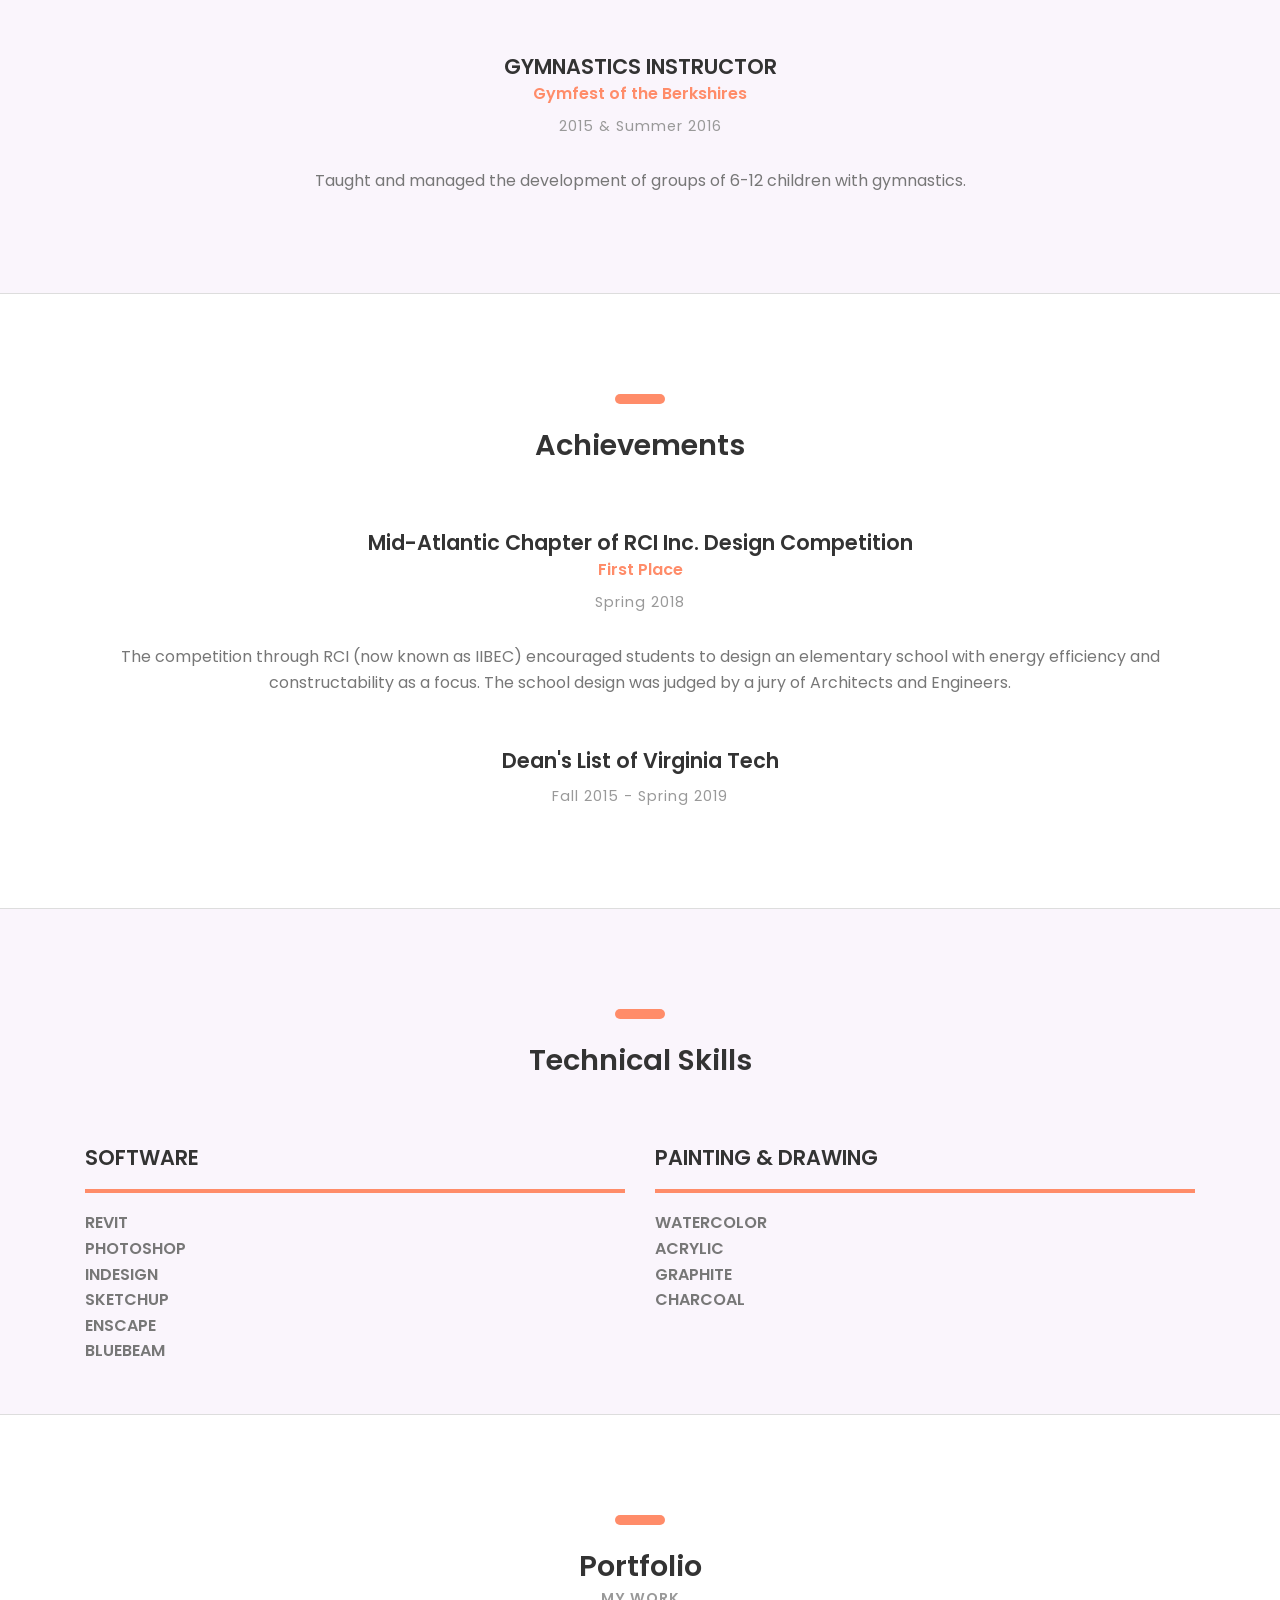
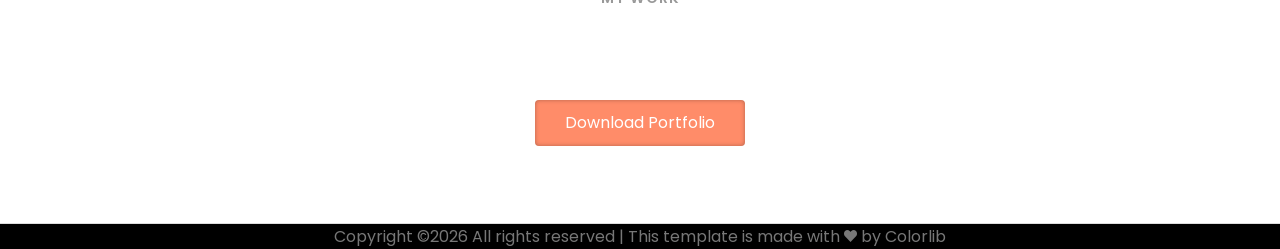
==== commit 62ee4b2c: "comment" ====
--- a/index.html
+++ b/index.html
@@ -231,7 +231,7 @@
 					</div>
 				</div><!-- col-sm-12 -->
 				
-				<div class="col-sm-12">
+				<!-- <div class="col-sm-12">
 					<div class="portfolioFilter clearfix margin-b-80">
 						<a href="#" data-filter="*" class="current"><b>ALL</b></a>
 						<a href="#" data-filter=".first-year"><b>FIRST YEAR</b></a>
@@ -244,447 +244,447 @@
 						<a href="#" data-filter=".comps"><b>COMPETITIONS</b></a>
 						<a href="#" data-filter=".other"><b>OTHER</b></a>
 						<a href="#" data-filter=".download"><b>DOWNLOAD</b></a>
-					</div><!-- portfolioFilter -->
-				</div><!-- col-sm-8 -->
+					</div>
+				</div> -->
 			</div><!-- row -->
 			
-			<div class="portfolioContainer margin-b-50">
+			<!-- <div class="portfolioContainer margin-b-50">
 
 				<div class="p-item elm-school">
 					<a href="images/Third_year/School/building_section_graphite.jpg" data-fluidbox>
 						<img src="images/Third_year/School/building_section_graphite.jpg" alt=""></a>
-				</div><!-- p-item -->	
+				</div>
 
 				<div class="p-item elm-school">
 					<a href="images/Third_year/School/foundation_detail.jpg" data-fluidbox>
 						<img src="images/Third_year/School/foundation_detail.jpg" alt=""></a>
-				</div><!-- p-item -->
+				</div>
 
 				<div class="p-item elm-school">
 					<a href="images/Third_year/School/green_roof_tow.jpg" data-fluidbox>
 						<img src="images/Third_year/School/green_roof_tow.jpg" alt=""></a>
-				</div><!-- p-item -->
+				</div>
 
 				<div class="p-item elm-school">
 					<a href="images/Third_year/School/green_roof_wall_column_interesction_detail.jpg" data-fluidbox>
 						<img src="images/Third_year/School/green_roof_wall_column_interesction_detail.jpg" alt=""></a>
-				</div><!-- p-item -->
+				</div>
 
 				<div class="p-item elm-school">
 					<a href="images/Third_year/School/overhang_classroom_detail.jpg" data-fluidbox>
 						<img src="images/Third_year/School/overhang_classroom_detail.jpg" alt=""></a>
-				</div><!-- p-item -->
+				</div>
 
 				<div class="p-item elm-school">
 					<a href="images/Third_year/School/overhang_thermal_bridge_insulation_detail.jpg" data-fluidbox>
 						<img src="images/Third_year/School/overhang_thermal_bridge_insulation_detail.jpg" alt=""></a>
-				</div><!-- p-item -->
+				</div>
 
 				<div class="p-item elm-school">
 					<a href="images/Third_year/School/roof_detail.jpg" data-fluidbox>
 						<img src="images/Third_year/School/roof_detail.jpg" alt=""></a>
-				</div><!-- p-item -->
+				</div>
 
 				<div class="p-item elm-school">
 					<a href="images/Third_year/School/roof_intersection_detail.jpg" data-fluidbox>
 						<img src="images/Third_year/School/roof_intersection_detail.jpg" alt=""></a>
-				</div><!-- p-item -->
+				</div>
 
 				<div class="p-item elm-school">
 					<a href="images/Third_year/School/school_model.JPG" data-fluidbox>
 						<img src="images/Third_year/School/school_model.JPG" alt=""></a>
-				</div><!-- p-item -->
-
-				<div class="p-item elm-school">
-					<a href="images/Third_year/School/siteplan _ roof plan.jpg" data-fluidbox>
-						<img src="images/Third_year/School/siteplan _ roof plan.jpg" alt=""></a>
-				</div><!-- p-item -->
+				</div>
+
+				<div class="p-item elm-school">
+					<a href="images/Third_year/School/siteplan_roof plan.jpg" data-fluidbox>
+						<img src="images/Third_year/School/siteplan_roof plan.jpg" alt=""></a>
+				</div>
 
 				<div class="p-item elm-school">
 					<a href="images/Third_year/School/top_of_wall_detail.jpg" data-fluidbox>
 						<img src="images/Third_year/School/top_of_wall_detail.jpg" alt=""></a>
-				</div><!-- p-item -->
+				</div>
 
 				<div class="p-item elm-school">
 					<a href="images/Third_year/School/top_of_wall_gutter_detail.jpg" data-fluidbox>
 						<img src="images/Third_year/School/top_of_wall_gutter_detail.jpg" alt=""></a>
-				</div><!-- p-item -->
+				</div>
 
 				<div class="p-item elm-school">
 					<a href="images/Third_year/School/window_detail.jpg" data-fluidbox>
 						<img src="images/Third_year/School/window_detail.jpg" alt=""></a>
-				</div><!-- p-item -->
+				</div>
 
 				<div class="p-item pavillion">
 					<a href="images/Third_year/Sailing/axon_wall_section.jpg" data-fluidbox>
 						<img src="images/Third_year/Sailing/axon_wall_section.jpg" alt=""></a>
-				</div><!-- p-item -->
+				</div>
 
 				<div class="p-item pavillion">
 					<a href="images/Third_year/Sailing/curtain_wall_section.jpg" data-fluidbox>
 						<img src="images/Third_year/Sailing/curtain_wall_section.jpg" alt=""></a>
-				</div><!-- p-item -->
+				</div>
 
 				<div class="p-item pavillion">
 					<a href="images/Third_year/Sailing/deatil_2.jpg" data-fluidbox>
 						<img src="images/Third_year/Sailing/deatil_2.jpg" alt=""></a>
-				</div><!-- p-item -->
+				</div>
 
 				<div class="p-item pavillion">
 					<a href="images/Third_year/Sailing/dock_detail.jpg" data-fluidbox>
 						<img src="images/Third_year/Sailing/dock_detail.jpg" alt=""></a>
-				</div><!-- p-item -->
+				</div>
 
 				<div class="p-item pavillion">
 					<a href="images/Third_year/Sailing/foundation_detail.jpg" data-fluidbox>
 						<img src="images/Third_year/Sailing/foundation_detail.jpg" alt=""></a>
-				</div><!-- p-item -->
+				</div>
 
 				<div class="p-item pavillion">
 					<a href="images/Third_year/Sailing/gutter_detail.jpg" data-fluidbox>
 						<img src="images/Third_year/Sailing/gutter_detail.jpg" alt=""></a>
-				</div><!-- p-item -->
+				</div>
 
 				<div class="p-item pavillion">
 					<a href="images/Third_year/Sailing/sailing_model.jpg" data-fluidbox>
 						<img src="images/Third_year/Sailing/sailing_model.jpg" alt=""></a>
-				</div><!-- p-item -->
+				</div>
 
 				<div class="p-item pavillion">
 					<a href="images/Third_year/Sailing/sailing_model2.jpg" data-fluidbox>
 						<img src="images/Third_year/Sailing/sailing_model2.jpg" alt=""></a>
-				</div><!-- p-item -->
+				</div>
 
 				<div class="p-item pavillion">
 					<a href="images/Third_year/Sailing/sailing_pavillion_sketch.jpg" data-fluidbox>
 						<img src="images/Third_year/Sailing/sailing_pavillion_sketch.jpg" alt=""></a>
-				</div><!-- p-item -->
+				</div>
 
 				<div class="p-item pavillion">
 					<a href="images/Third_year/Sailing/shaded_site_plan.jpg" data-fluidbox>
 						<img src="images/Third_year/Sailing/shaded_site_plan.jpg" alt=""></a>
-				</div><!-- p-item -->
+				</div>
 
 				<div class="p-item pavillion">
 					<a href="images/Third_year/Sailing/typ_detail.jpg" data-fluidbox>
 						<img src="images/Third_year/Sailing/typ_detail.jpg" alt=""></a>
-				</div><!-- p-item -->
+				</div>
 
 				<div class="p-item pavillion">
 					<a href="images/Third_year/Sailing/wall_section_series.jpg" data-fluidbox>
 						<img src="images/Third_year/Sailing/wall_section_series.jpg" alt=""></a>
-				</div><!-- p-item -->
+				</div>
 
 				<div class="p-item pavillion">
 					<a href="images/Third_year/Sailing/wall_sections.jpg" data-fluidbox>
 						<img src="images/Third_year/Sailing/wall_sections.jpg" alt=""></a>
-				</div><!-- p-item -->
+				</div>
 
 				<div class="p-item pavillion">
 					<a href="images/Third_year/Sailing/walls_plan_section_elevation.jpg" data-fluidbox>
 						<img src="images/Third_year/Sailing/walls_plan_section_elevation.jpg" alt=""></a>
-				</div><!-- p-item -->
+				</div>
 
 				<div class="p-item pavillion">
 					<a href="images/Third_year/Sailing/watercolor_sail_atmospheric.jpg" data-fluidbox>
 						<img src="images/Third_year/Sailing/watercolor_sail_atmospheric.jpg" alt=""></a>
-				</div><!-- p-item -->
+				</div>
 
 				<div class="p-item fall-travel">
 					<a href="images/Fall_Travel/Foley-April-AcropolisMuseum.jpg" data-fluidbox>
 						<img src="images/Fall_Travel/Foley-April-AcropolisMuseum.jpg" alt=""></a>
-				</div><!-- p-item -->
+				</div>
 
 				<div class="p-item fall-travel">
 					<a href="images/Fall_Travel/Foley-April-AtlePinakothek.jpg" data-fluidbox>
 						<img src="images/Fall_Travel/Foley-April-AtlePinakothek.jpg" alt=""></a>
-				</div><!-- p-item -->
+				</div>
 
 				<div class="p-item fall-travel">
 					<a href="images/Fall_Travel/Foley-April-BarcelonaGaudi.jpg" data-fluidbox>
 						<img src="images/Fall_Travel/Foley-April-BarcelonaGaudi.jpg" alt=""></a>
-				</div><!-- p-item -->
+				</div>
 
 				<div class="p-item fall-travel">
 					<a href="images/Fall_Travel/Foley-April-BerlinRammedEarthChurch.jpg" data-fluidbox>
 						<img src="images/Fall_Travel/Foley-April-BerlinRammedEarthChurch.jpg" alt=""></a>
-				</div><!-- p-item -->
+				</div>
 
 				<div class="p-item fall-travel">
 					<a href="images/Fall_Travel/Foley-April-Berlin-sketch.jpg" data-fluidbox>
 						<img src="images/Fall_Travel/Foley-April-Berlin-sketch.jpg" alt=""></a>
-				</div><!-- p-item -->
+				</div>
 
 				<div class="p-item fall-travel">
 					<a href="images/Fall_Travel/Foley-April-Boathouse.jpg" data-fluidbox>
 						<img src="images/Fall_Travel/Foley-April-Boathouse.jpg" alt=""></a>
-				</div><!-- p-item -->
+				</div>
 
 				<div class="p-item fall-travel">
 					<a href="images/Fall_Travel/Foley-April-Bregenz.jpg" data-fluidbox>
 						<img src="images/Fall_Travel/Foley-April-Bregenz.jpg" alt=""></a>
-				</div><!-- p-item -->
+				</div>
 
 				<div class="p-item fall-travel">
 					<a href="images/Fall_Travel/Foley-April-BrunerklausChapel.jpg" data-fluidbox>
 						<img src="images/Fall_Travel/Foley-April-BrunerklausChapel.jpg" alt=""></a>
-				</div><!-- p-item -->
+				</div>
 
 				<div class="p-item fall-travel">
 					<a href="images/Fall_Travel/Foley-April-Church-Scarpa-Brion-Cemetary.jpg" data-fluidbox>
 						<img src="images/Fall_Travel/Foley-April-Church-Scarpa-Brion-Cemetary.jpg" alt=""></a>
-				</div><!-- p-item -->
+				</div>
 
 				<div class="p-item fall-travel">
 					<a href="images/Fall_Travel/Foley-April-Firminy.jpg" data-fluidbox>
 						<img src="images/Fall_Travel/Foley-April-Firminy.jpg" alt=""></a>
-				</div><!-- p-item -->
+				</div>
 
 				<div class="p-item fall-travel">
 					<a href="images/Fall_Travel/Foley-April-Gellner&Scarpa.jpg" data-fluidbox>
 						<img src="images/Fall_Travel/Foley-April-Gellner&Scarpa.jpg" alt=""></a>
-				</div><!-- p-item -->
+				</div>
 
 				<div class="p-item fall-travel">
 					<a href="images/Fall_Travel/Foley-April-HadriansVilla.jpg" data-fluidbox>
 						<img src="images/Fall_Travel/Foley-April-HadriansVilla.jpg" alt=""></a>
-				</div><!-- p-item -->
+				</div>
 
 				<div class="p-item fall-travel">
 					<a href="images/Fall_Travel/Foley-April-Housing.jpg" data-fluidbox>
 						<img src="images/Fall_Travel/Foley-April-Housing.jpg" alt=""></a>
-				</div><!-- p-item -->
+				</div>
 
 				<div class="p-item fall-travel">
 					<a href="images/Fall_Travel/Foley-April-LaurentianLibrary.jpg" data-fluidbox>
 						<img src="images/Fall_Travel/Foley-April-LaurentianLibrary.jpg" alt=""></a>
-				</div><!-- p-item -->
+				</div>
 
 				<div class="p-item fall-travel">
 					<a href="images/Fall_Travel/Foley-April-Louis-Vuitton.jpg" data-fluidbox>
 						<img src="images/Fall_Travel/Foley-April-Louis-Vuitton.jpg" alt=""></a>
-				</div><!-- p-item -->
+				</div>
 
 				<div class="p-item fall-travel">
 					<a href="images/Fall_Travel/Foley-April-Metz.jpg" data-fluidbox>
 						<img src="images/Fall_Travel/Foley-April-Metz.jpg" alt=""></a>
-				</div><!-- p-item -->
+				</div>
 
 				<div class="p-item fall-travel">
 					<a href="images/Fall_Travel/Foley-April-Munich-Church.jpg" data-fluidbox>
 						<img src="images/Fall_Travel/Foley-April-Munich-Church.jpg" alt=""></a>
-				</div><!-- p-item -->
+				</div>
 
 				<div class="p-item fall-travel">
 					<a href="images/Fall_Travel/Foley-April-Munich-NeoClassic.jpg" data-fluidbox>
 						<img src="images/Fall_Travel/Foley-April-Munich-NeoClassic.jpg" alt=""></a>
-				</div><!-- p-item -->
+				</div>
 
 				<div class="p-item fall-travel">
 					<a href="images/Fall_Travel/Foley-April-Neues-Museum.jpg" data-fluidbox>
 						<img src="images/Fall_Travel/Foley-April-Neues-Museum.jpg" alt=""></a>
-				</div><!-- p-item -->
+				</div>
 
 				<div class="p-item fall-travel">
 					<a href="images/Fall_Travel/Foley-April-Olympic-Park.jpg" data-fluidbox>
 						<img src="images/Fall_Travel/Foley-April-Olympic-Park.jpg" alt=""></a>
-				</div><!-- p-item -->
+				</div>
 
 				<div class="p-item fall-travel">
 					<a href="images/Fall_Travel/Foley-April-Olympic-Park2.jpg" data-fluidbox>
 						<img src="images/Fall_Travel/Foley-April-Olympic-Park2.jpg" alt=""></a>
-				</div><!-- p-item -->
+				</div>
 
 				<div class="p-item fall-travel">
 					<a href="images/Fall_Travel/Foley-April-Paris-Library.jpg" data-fluidbox>
 						<img src="images/Fall_Travel/Foley-April-Paris-Library.jpg" alt=""></a>
-				</div><!-- p-item -->
+				</div>
 
 				<div class="p-item fall-travel">
 					<a href="images/Fall_Travel/Foley-April-Pazzi-Chapel.jpg" data-fluidbox>
 						<img src="images/Fall_Travel/Foley-April-Pazzi-Chapel.jpg" alt=""></a>
-				</div><!-- p-item -->
+				</div>
 
 				<div class="p-item fall-travel">
 					<a href="images/Fall_Travel/Foley-April-Piazza-Del-Campo.jpg" data-fluidbox>
 						<img src="images/Fall_Travel/Foley-April-Piazza-Del-Campo.jpg" alt=""></a>
-				</div><!-- p-item -->
+				</div>
 
 				<div class="p-item fall-travel">
 					<a href="images/Fall_Travel/Foley-April-Piazza-Navona.jpg" data-fluidbox>
 						<img src="images/Fall_Travel/Foley-April-Piazza-Navona.jpg" alt=""></a>
-				</div><!-- p-item -->
+				</div>
 
 				<div class="p-item fall-travel">
 					<a href="images/Fall_Travel/Foley-April-Propylaia.jpg" data-fluidbox>
 						<img src="images/Fall_Travel/Foley-April-Propylaia.jpg" alt=""></a>
-				</div><!-- p-item -->
+				</div>
 
 				<div class="p-item fall-travel">
 					<a href="images/Fall_Travel/Foley-April-Ronchamp.jpg" data-fluidbox>
 						<img src="images/Fall_Travel/Foley-April-Ronchamp.jpg" alt=""></a>
-				</div><!-- p-item -->
+				</div>
 
 				<div class="p-item fall-travel">
 					<a href="images/Fall_Travel/Foley-April-Scarpaand-Venice.jpg" data-fluidbox>
 						<img src="images/Fall_Travel/Foley-April-Scarpaand-Venice.jpg" alt=""></a>
-				</div><!-- p-item -->
+				</div>
 
 				<div class="p-item fall-travel">
 					<a href="images/Fall_Travel/Foley-April-Tamedia&Church.jpg" data-fluidbox>
 						<img src="images/Fall_Travel/Foley-April-Tamedia&Church.jpg" alt=""></a>
-				</div><!-- p-item -->
+				</div>
 
 				<div class="p-item fall-travel">
 					<a href="images/Fall_Travel/Foley-April-Vernazza.jpg" data-fluidbox>
 						<img src="images/Fall_Travel/Foley-April-Vernazza.jpg" alt=""></a>
-				</div><!-- p-item -->
+				</div>
 				
 				<div class="p-item fall-travel">
 					<a href="images/Fall_Travel/Foley-April-Dubrovnik.jpg" data-fluidbox>
 						<img src="images/Fall_Travel/Foley-April-Dubrovnik.jpg" alt=""></a>
-				</div><!-- p-item -->
+				</div>
 				
 				<div class="p-item fall-travel">
 					<a href="images/Fall_Travel/Foley-April-Akrotiri.jpg" data-fluidbox>
 						<img src="images/Fall_Travel/Foley-April-Akrotiri.jpg" alt=""></a>
-				</div><!-- p-item -->
+				</div>
 				
 				<div class="p-item fall-travel">
 					<a href="images/Fall_Travel/Foley-April-AltePinakothek.jpg" data-fluidbox>
 						<img src="images/Fall_Travel/Foley-April-AltePinakothek.jpg" alt=""></a>
-				</div><!-- p-item -->
+				</div>
 				
 				<div class="p-item fall-travel">
 					<a class="img" href="images/Fall_Travel/Foley-April-BMWMuseum-Munich.jpg" data-fluidbox>
 						<img src="images/Fall_Travel/Foley-April-BMWMuseum-Munich.jpg" alt=""></a>
-				</div><!-- p-item -->
+				</div>
 				
 				<div class="p-item fall-travel">
 					<a href="images/Fall_Travel/Foley-April-Barcelona-GaudiCasaMila.jpg" data-fluidbox>
 						<img src="images/Fall_Travel/Foley-April-Barcelona-GaudiCasaMila.jpg" alt=""></a>
-				</div><!-- p-item -->
+				</div>
 						
 				<div class="p-item fall-travel">
 					<a href="images/Fall_Travel/Foley-April-Berlin.jpg" data-fluidbox>
 						<img src="images/Fall_Travel/Foley-April-Berlin.jpg" alt=""></a>
-				</div><!-- p-item -->
+				</div>
 				
 				<div class="p-item fall-travel">
 					<a href="images/Fall_Travel/Foley-April-BerlinerPhilharmonie.jpg" data-fluidbox>
 						<img src="images/Fall_Travel/Foley-April-BerlinerPhilharmonie.jpg" alt=""></a>
-				</div><!-- p-item -->
+				</div>
 				
 				<div class="p-item  fall-travel">
 					<a href="images/Fall_Travel/Foley-April-BeyelerFoundation.jpg" data-fluidbox>
 						<img src="images/Fall_Travel/Foley-April-BeyelerFoundation.jpg" alt=""></a>
-				</div><!-- p-item -->
+				</div>
 					
 				<div class="p-item fall-travel">
 					<a href="images/Fall_Travel/Foley-April-BrionCemetery-Scarpa.jpg" data-fluidbox>
 						<img src="images/Fall_Travel/Foley-April-BrionCemetery-Scarpa.jpg" alt=""></a>
-				</div><!-- p-item -->	
+				</div>
 
 				<div class="p-item fall-travel">
 					<a href="images/Fall_Travel/Foley-April-CologneCentralMosque.jpg" data-fluidbox>
 						<img src="images/Fall_Travel/Foley-April-CologneCentralMosque.jpg" alt=""></a>
-				</div><!-- p-item -->		
+				</div>	
 						
 				<div class="p-item fall-travel">
 					<a href="images/Fall_Travel/Foley-April-ConseilEconomiqueSocialetEnvironnementalParis.jpg" data-fluidbox>
 						<img src="images/Fall_Travel/Foley-April-ConseilEconomiqueSocialetEnvironnementalParis.jpg" alt=""></a>
-				</div><!-- p-item -->			
+				</div>		
 						
 				<div class="p-item fall-travel">
 					<a href="images/Fall_Travel/Foley-April-Hamburg.jpg" data-fluidbox>
 						<img src="images/Fall_Travel/Foley-April-Hamburg.jpg" alt=""></a>
-				</div><!-- p-item -->			
+				</div>		
 						
 				<div class="p-item fall-travel">
 					<a href="images/Fall_Travel/Foley-April-KapellederVersöhnung.jpg" data-fluidbox>
 						<img src="images/Fall_Travel/Foley-April-KapellederVersöhnung.jpg" alt=""></a>
-				</div><!-- p-item -->			
+				</div>		
 						
 				<div class="p-item fall-travel">
 					<a href="images/Fall_Travel/Foley-April-KunstmuseumBaselNeubau.jpg" data-fluidbox>
 						<img src="images/Fall_Travel/Foley-April-KunstmuseumBaselNeubau.jpg" alt=""></a>
-				</div><!-- p-item -->			
+				</div>		
 						
 				<div class="p-item fall-travel">
 					<a href="images/Fall_Travel/Foley-April-LouisVuittonFoundation-Paris-1.jpg" data-fluidbox>
 						<img src="images/Fall_Travel/Foley-April-LouisVuittonFoundation-Paris-1.jpg" alt=""></a>
-				</div><!-- p-item -->			
+				</div>		
 						
 				<div class="p-item fall-travel">
 					<a href="images/Fall_Travel/Foley-April-LouisVuitton-Paris-2.jpg" data-fluidbox>
 						<img src="images/Fall_Travel/Foley-April-LouisVuitton-Paris-2.jpg" alt=""></a>
-				</div><!-- p-item -->			
+				</div>		
 						
 				<div class="p-item fall-travel">
 					<a href="images/Fall_Travel/Foley-April-Munich.jpg" data-fluidbox>
 						<img src="images/Fall_Travel/Foley-April-Munich.jpg" alt=""></a>
-				</div><!-- p-item -->			
+				</div>		
 						
 				<div class="p-item fall-travel">
 					<a href="images/Fall_Travel/Foley-April-NevigesPilgrimageChurch.jpg" data-fluidbox>
 						<img src="images/Fall_Travel/Foley-April-NevigesPilgrimageChurch.jpg" alt=""></a>
-				</div><!-- p-item -->		
+				</div>	
 						
 				<div class="p-item fall-travel">
 					<a href="images/Fall_Travel/Foley-April-ParcodellaMusicaRome.jpg" data-fluidbox>
 						<img src="images/Fall_Travel/Foley-April-ParcodellaMusicaRome.jpg" alt=""></a>
-				</div><!-- p-item -->			
+				</div>		
 						
 				<div class="p-item fall-travel">
 					<a href="images/Fall_Travel/Foley-April-PinakothekderModerne.jpg" data-fluidbox>
 						<img src="images/Fall_Travel/Foley-April-PinakothekderModerne.jpg" alt=""></a>
-				</div><!-- p-item -->			
+				</div>		
 						
 				<div class="p-item fall-travel">
 					<a href="images/Fall_Travel/Foley-April-Rhodes-Acropolis.jpg" data-fluidbox>
 						<img src="images/Fall_Travel/Foley-April-Rhodes-Acropolis.jpg" alt=""></a>
-				</div><!-- p-item -->			
+				</div>		
 						
 				<div class="p-item fall-travel">
 					<a href="images/Fall_Travel/Foley-April-Riomaggiore.jpg" data-fluidbox>
 						<img src="images/Fall_Travel/Foley-April-Riomaggiore.jpg" alt=""></a>
-				</div><!-- p-item -->			
+				</div>		
 						
 				<div class="p-item fall-travel">
 					<a href="images/Fall_Travel/Foley-April-RuhrMuseum.jpg" data-fluidbox>
 						<img src="images/Fall_Travel/Foley-April-RuhrMuseum.jpg" alt=""></a>
-				</div><!-- p-item -->			
+				</div>		
 						
 				<div class="p-item fall-travel">
 					<a href="images/Fall_Travel/Foley-April-SantaMariaImmacolataLongarone.jpg" data-fluidbox>
 						<img src="images/Fall_Travel/Foley-April-SantaMariaImmacolataLongarone.jpg" alt=""></a>
-				</div><!-- p-item -->			
+				</div>		
 						
 				<div class="p-item fall-travel">
 					<a href="images/Fall_Travel/Foley-April-Santorini.jpg" data-fluidbox>
 						<img src="images/Fall_Travel/Foley-April-Santorini.jpg" alt=""></a>
-				</div><!-- p-item -->			
+				</div>		
 						
 				<div class="p-item fall-travel">
 					<a href="images/Fall_Travel/Foley-April-TextileBuilding.jpg" data-fluidbox>
 						<img src="images/Fall_Travel/Foley-April-TextileBuilding.jpg" alt=""></a>
-				</div><!-- p-item -->			
+				</div>		
 						
 				<div class="p-item fall-travel">
 					<a href="images/Fall_Travel/Foley-April-Valencia-MuseudelesCiènciesPríncipeFelipe.jpg" data-fluidbox>
 						<img src="images/Fall_Travel/Foley-April-Valencia-MuseudelesCiènciesPríncipeFelipe.jpg" alt=""></a>
-				</div><!-- p-item -->			
+				</div>		
 						
 				<div class="p-item fall-travel">
 					<a href="images/Fall_Travel/Foley-April-Valencia.jpg" data-fluidbox>
 						<img src="images/Fall_Travel/Foley-April-Valencia.jpg" alt=""></a>
-				</div><!-- p-item -->			
+				</div>		
 						
 				<div class="p-item fall-travel">
 					<a href="images/Fall_Travel/Foley-April-WenzenbachChurch.jpg" data-fluidbox>
 						<img src="images/Fall_Travel/Foley-April-WenzenbachChurch.jpg" alt=""></a>
-				</div><!-- p-item -->
-			</div><!-- portfolioContainer -->
+				</div>
+			</div> -->
 		</div><!-- container -->
 		<div class="row">
 			<div class="col-sm-12 center-text">
--- a/03-cv-business/css/styles.css
+++ b/03-cv-business/css/styles.css
@@ -120,7 +120,7 @@
 --------------------------------- */
 
 .intro-section{ padding: 50px 0; position: relative; background-size: cover; 
-	z-index: 1;background-image: url(../../images/Foley-April-Dubrovnik.jpg); }
+	z-index: 1;background-image: url(../../images/Fall_Travel/Foley-April-Dubrovnik.jpg); }
 
 .intro-section:before{ content:''; z-index: -1; position: absolute; top: 0; bottom: 0; left: 0; 
 	right: 0; background: rgba(0,0,0, .2); }
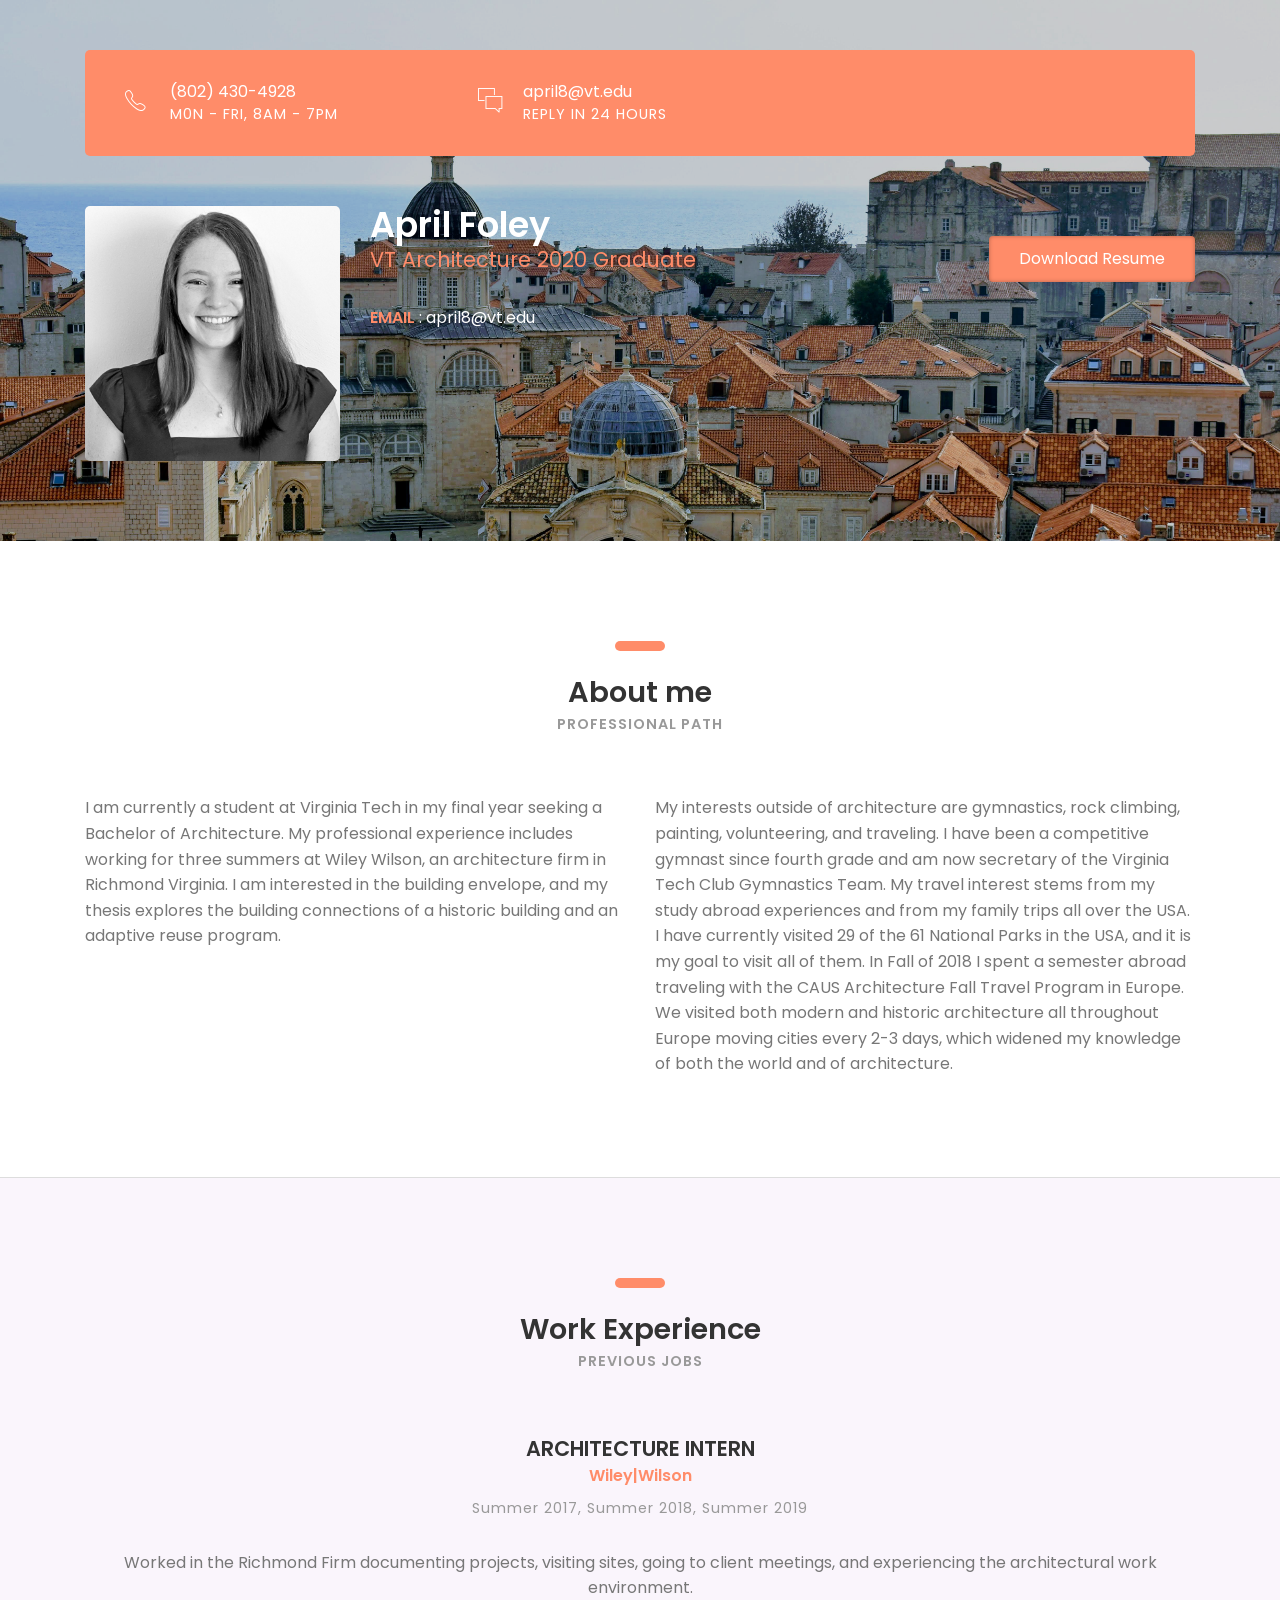
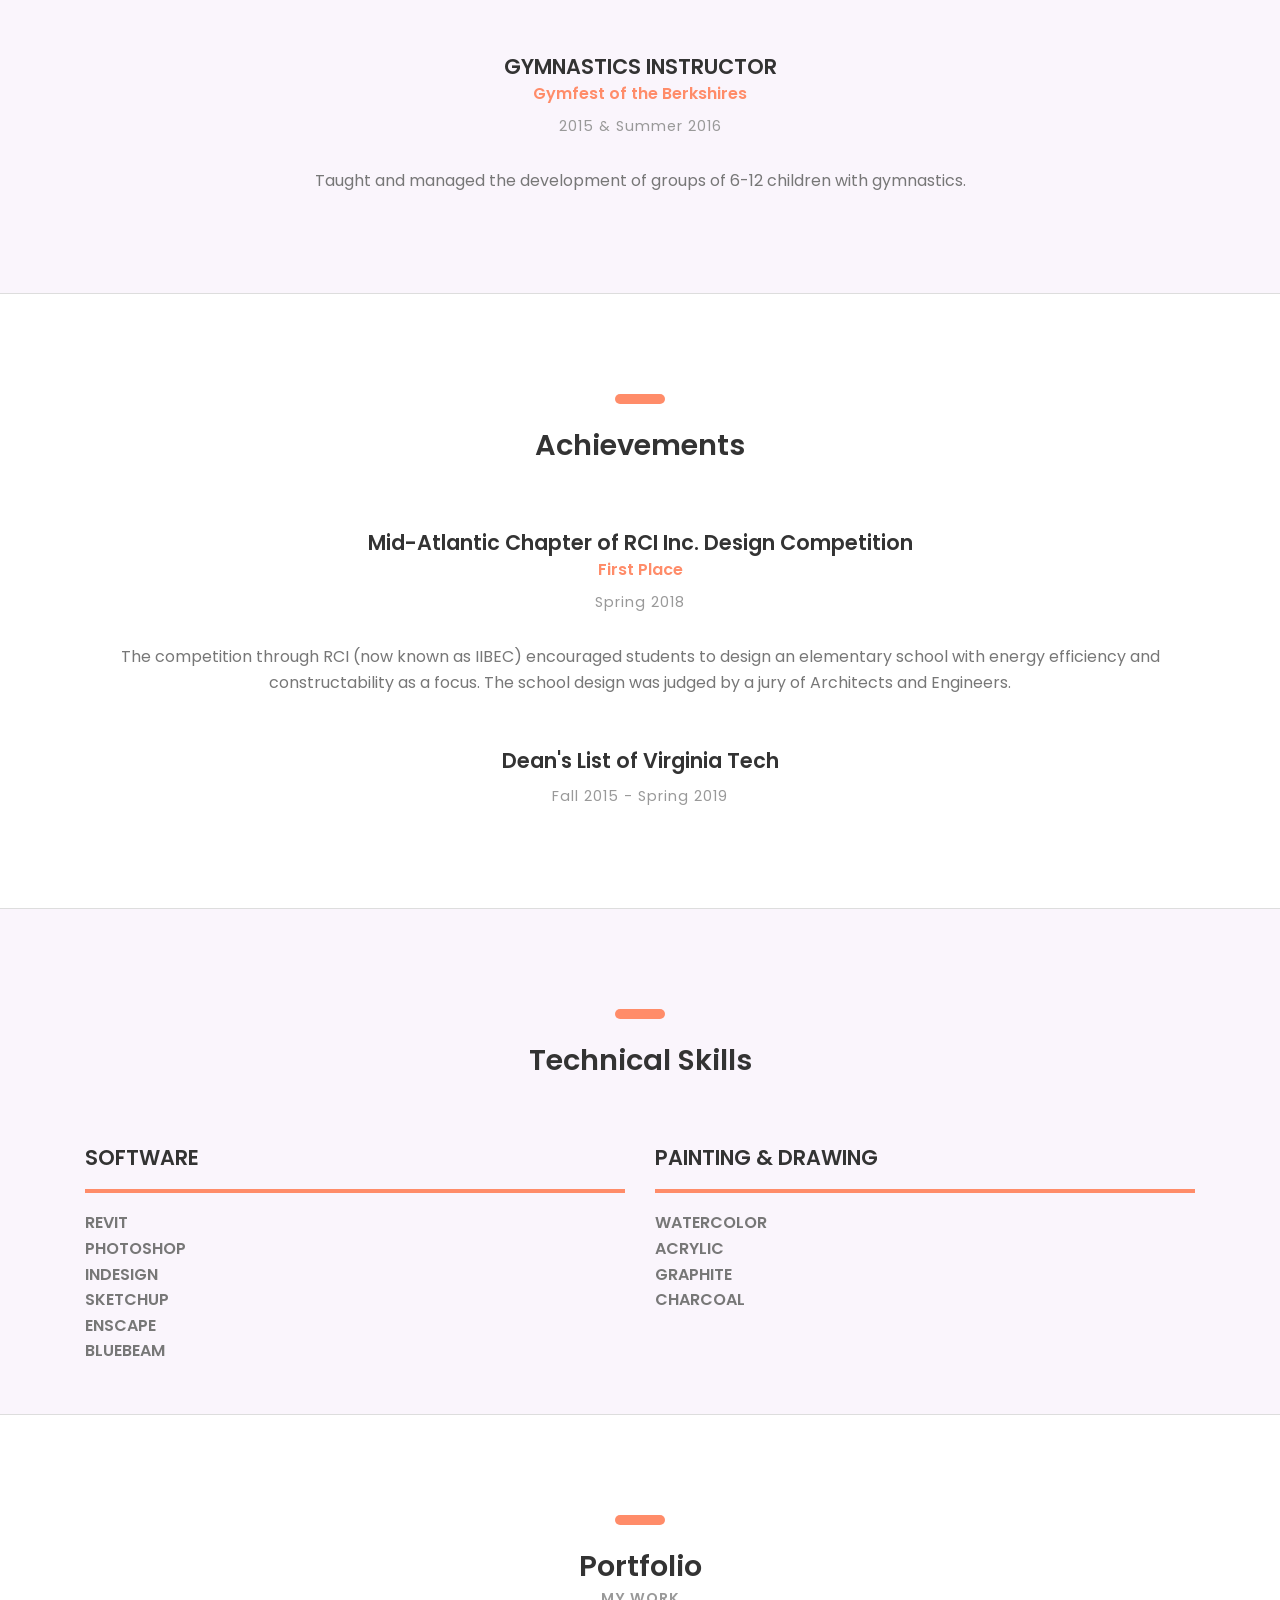
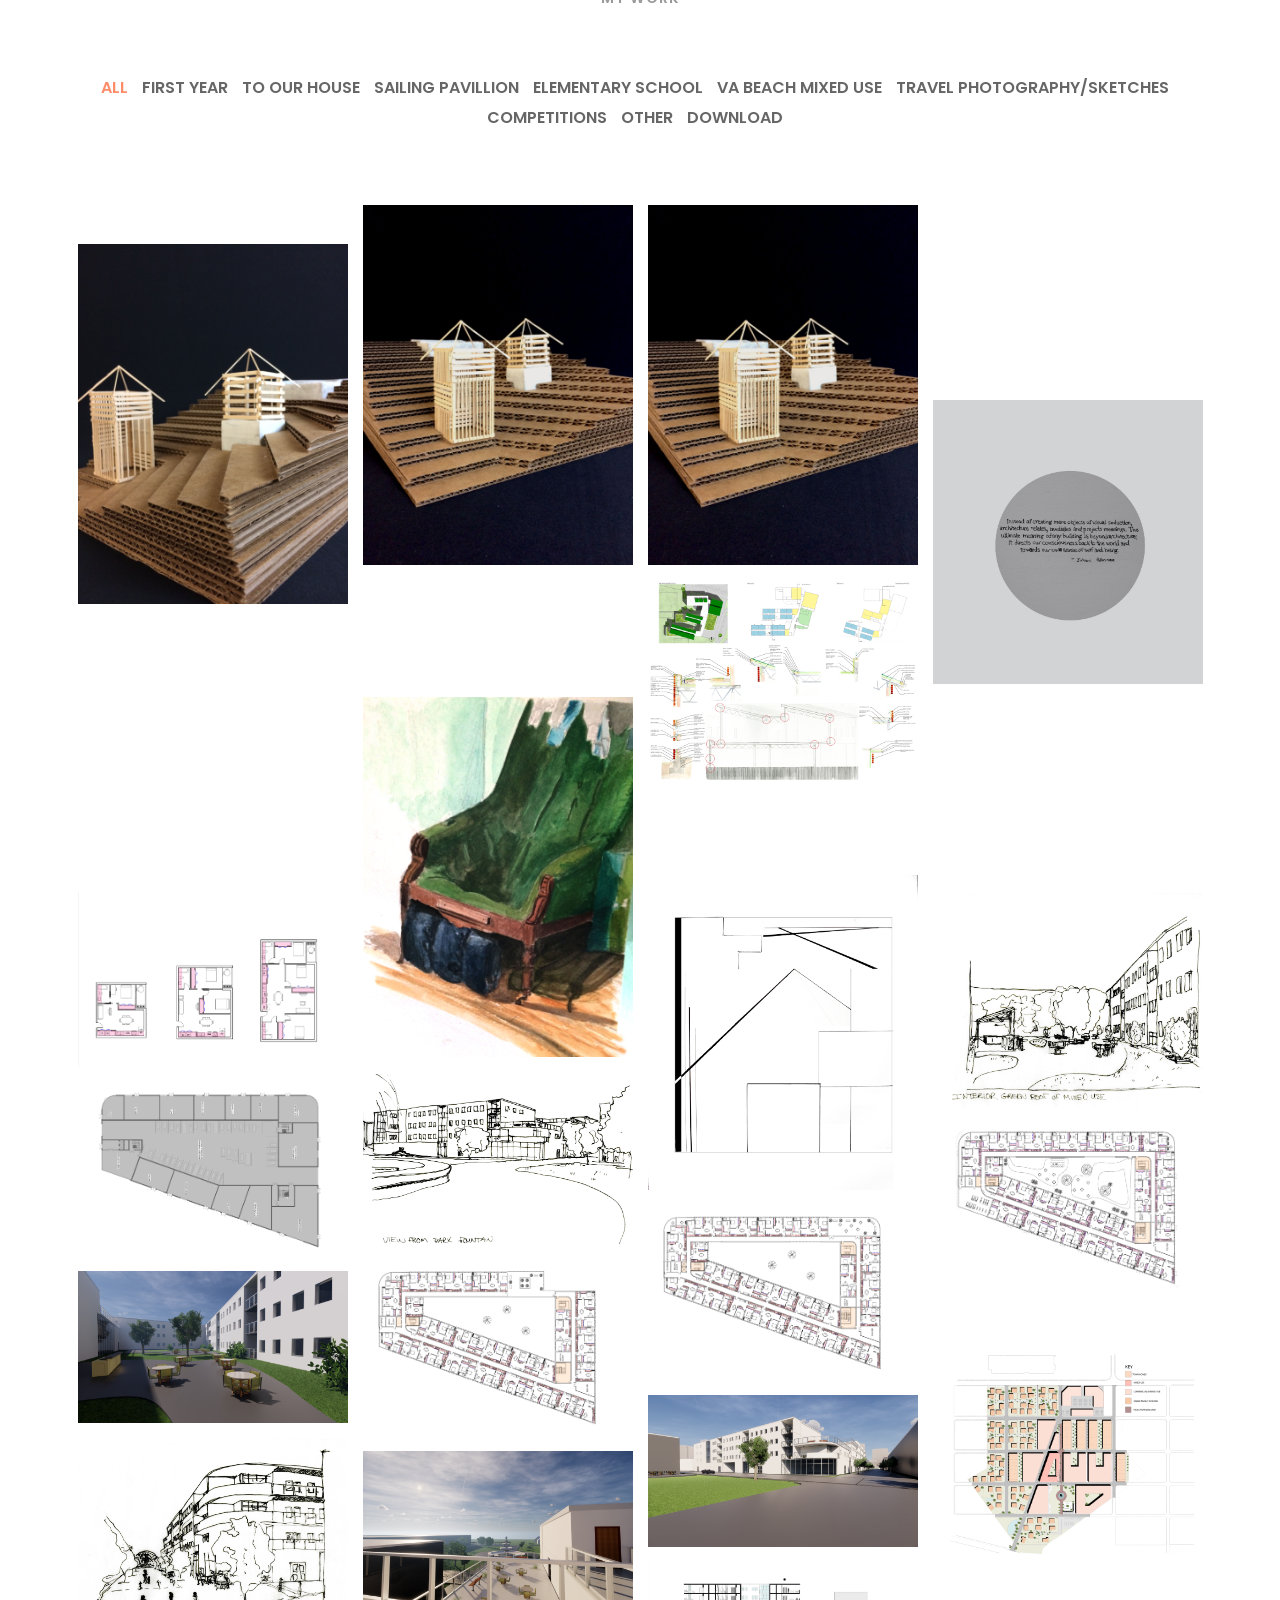
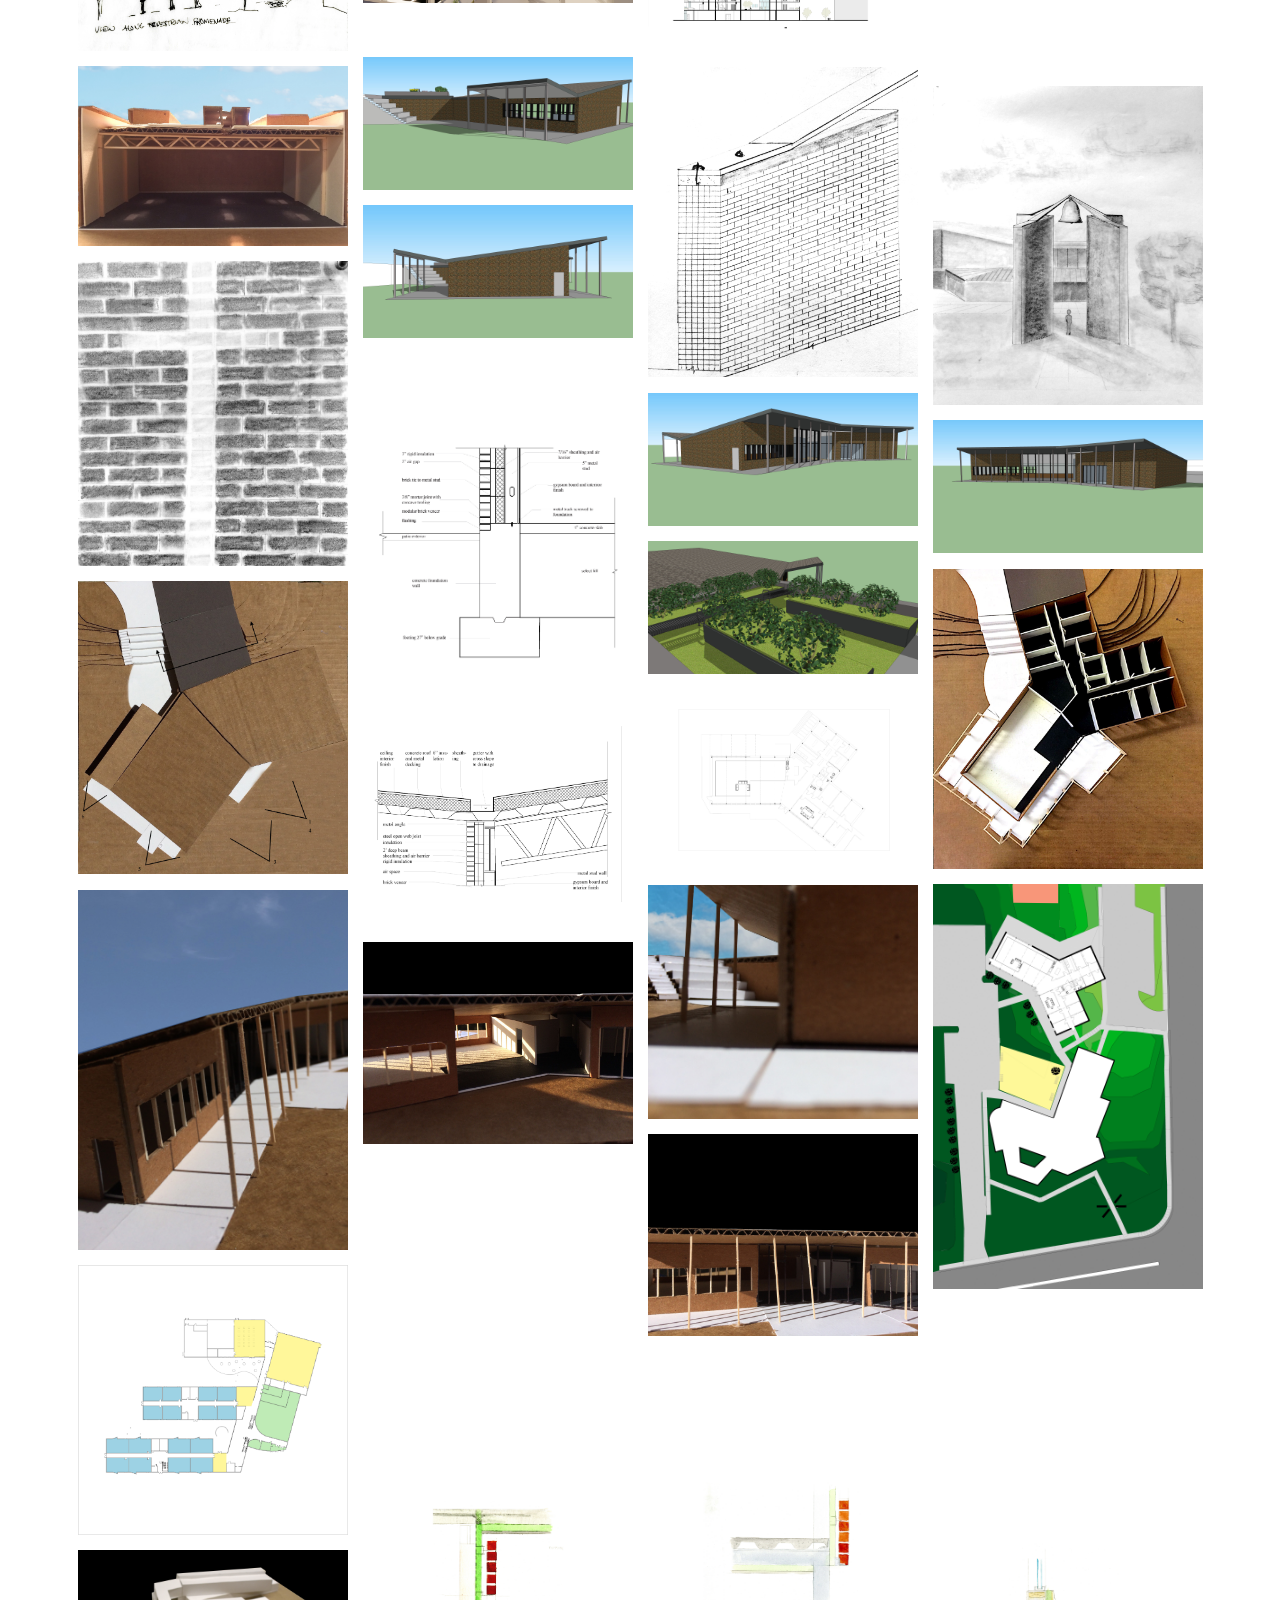
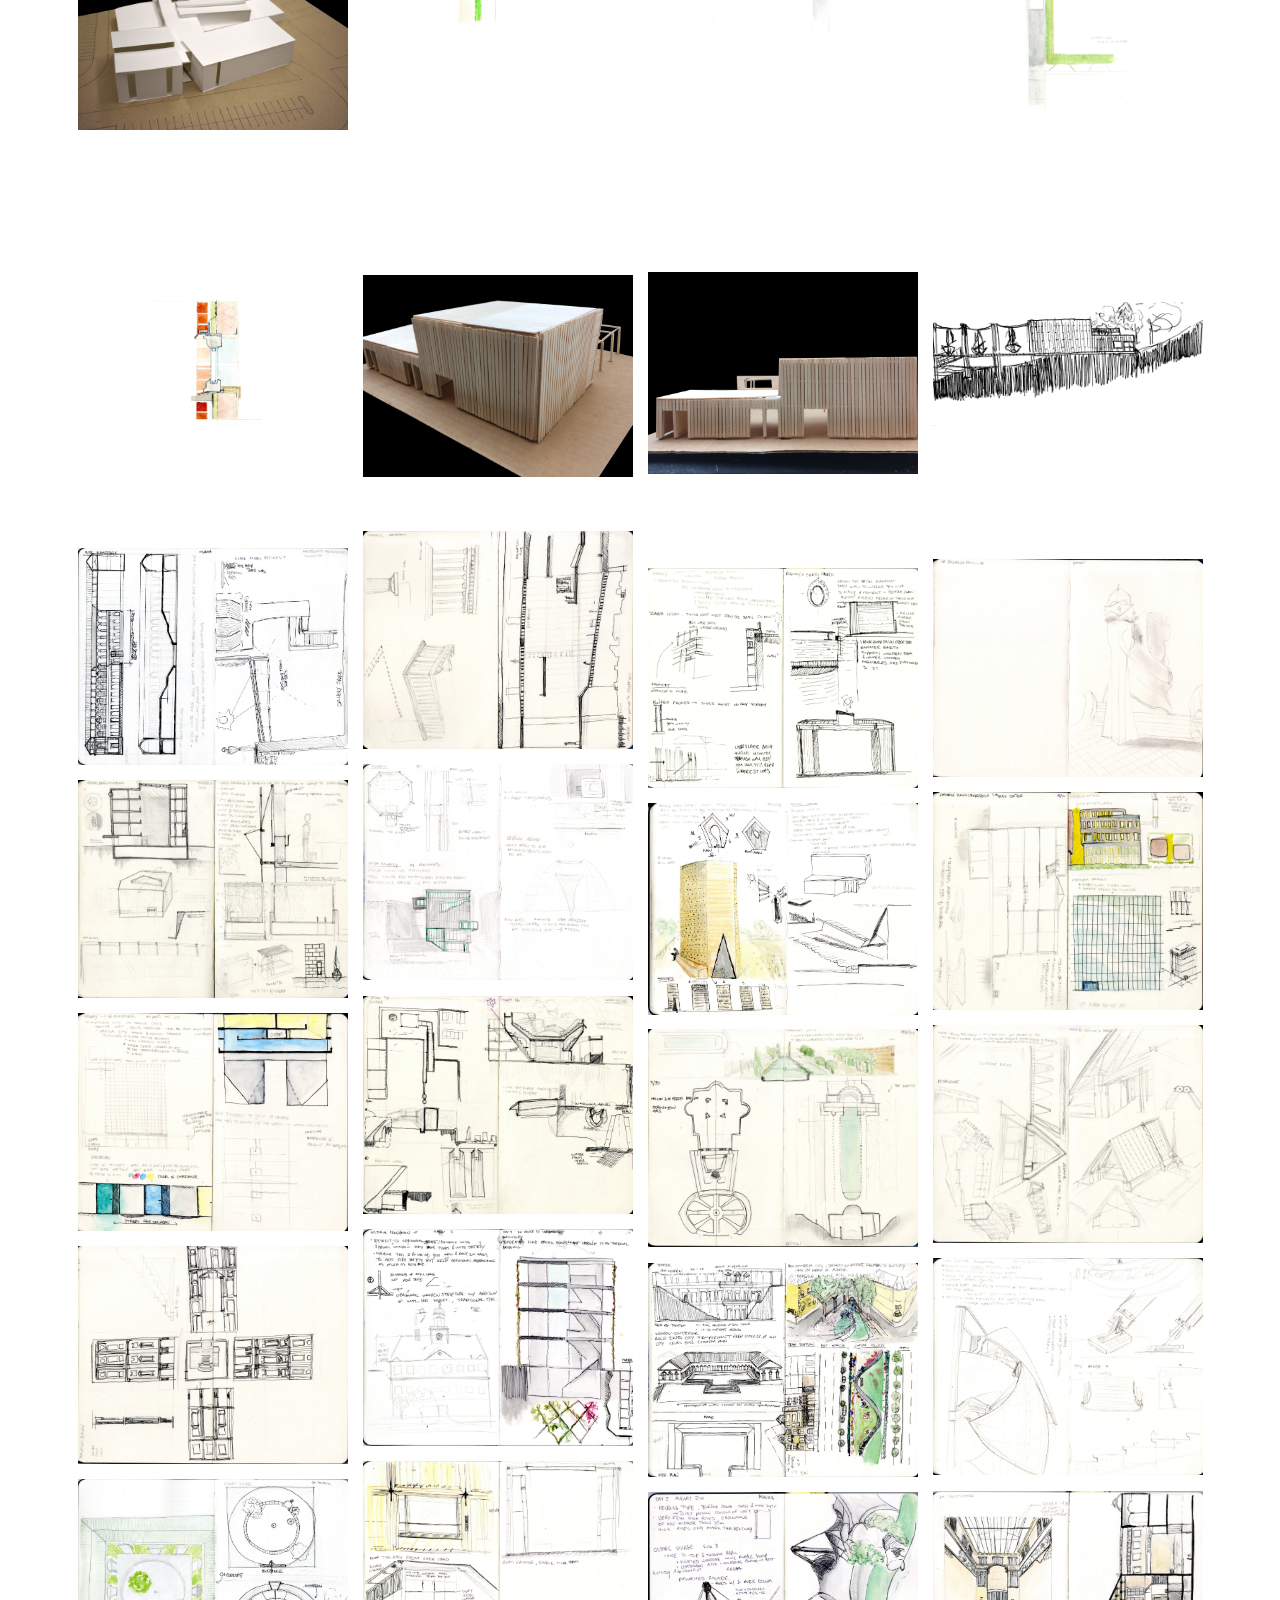
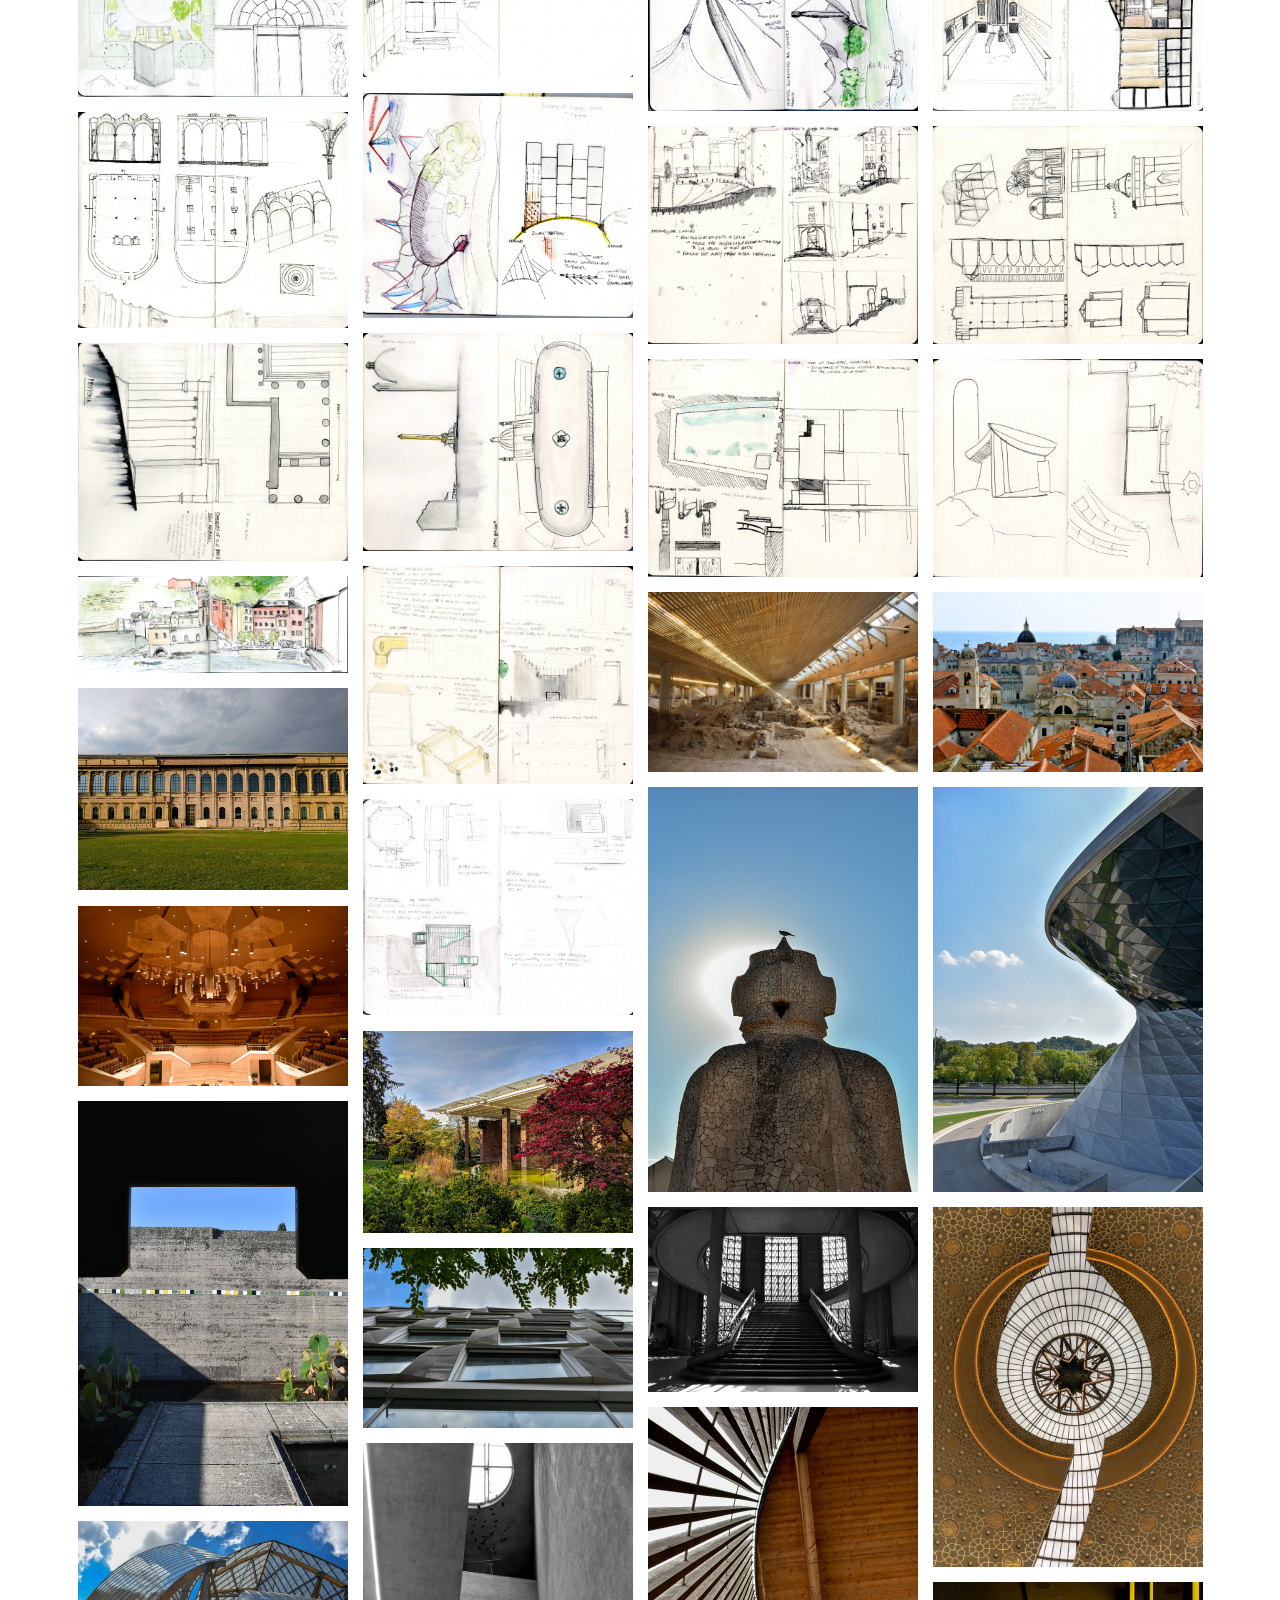
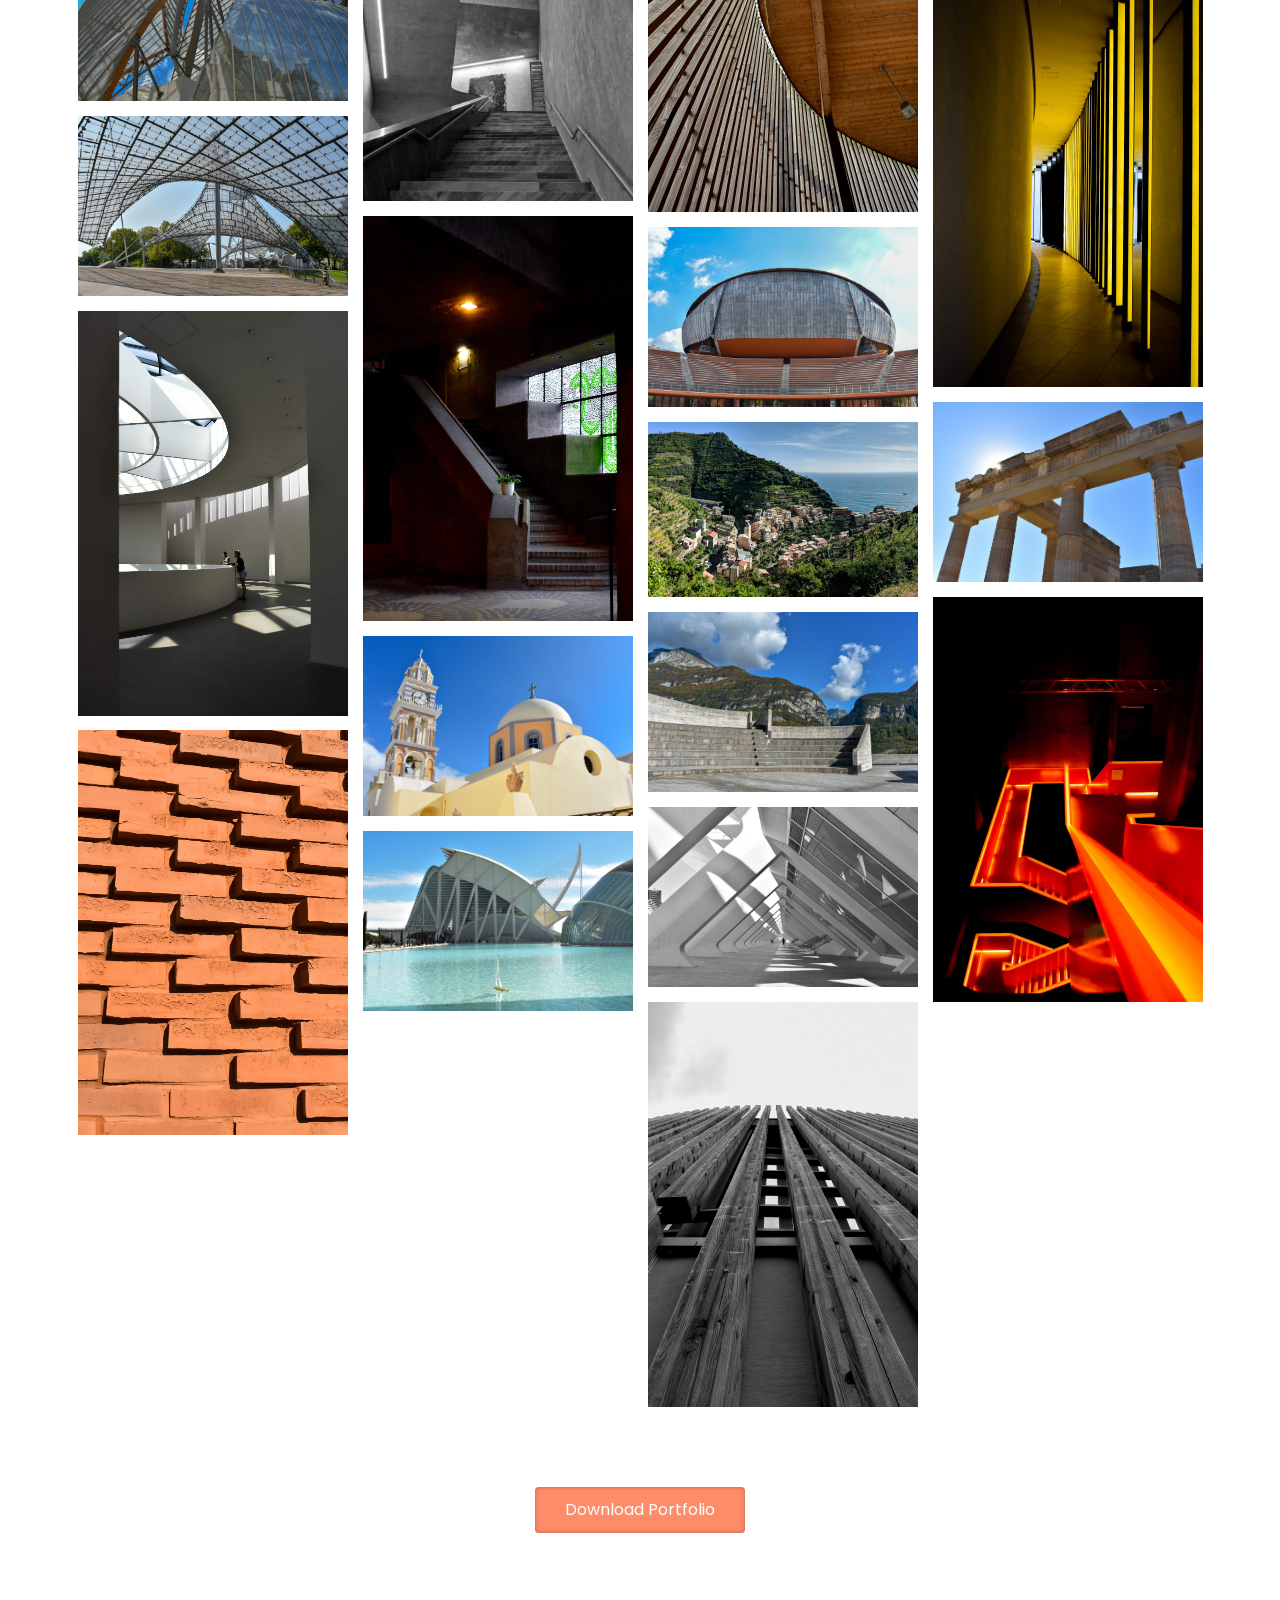
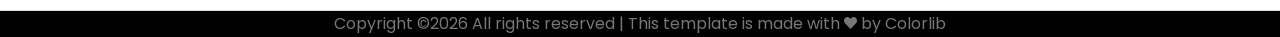
==== commit d84b97c6: "images" ====
--- a/index.html
+++ b/index.html
@@ -231,7 +231,7 @@
 					</div>
 				</div><!-- col-sm-12 -->
 				
-				<!-- <div class="col-sm-12">
+				<div class="col-sm-12">
 					<div class="portfolioFilter clearfix margin-b-80">
 						<a href="#" data-filter="*" class="current"><b>ALL</b></a>
 						<a href="#" data-filter=".first-year"><b>FIRST YEAR</b></a>
@@ -239,28 +239,388 @@
 						<a href="#" data-filter=".pavillion"><b>SAILING PAVILLION</b></a>
 						<a href="#" data-filter=".elm-school"><b>ELEMENTARY SCHOOL</b></a>
 						<a href="#" data-filter=".beach-mixed"><b>VA BEACH MIXED USE</b></a>
-						<a href="#" data-filter=".thesis"><b>THESIS</b></a>
+						<!-- <a href="#" data-filter=".thesis"><b>THESIS</b></a> -->
 						<a href="#" data-filter=".fall-travel"><b>TRAVEL PHOTOGRAPHY/SKETCHES</b></a>
 						<a href="#" data-filter=".comps"><b>COMPETITIONS</b></a>
 						<a href="#" data-filter=".other"><b>OTHER</b></a>
 						<a href="#" data-filter=".download"><b>DOWNLOAD</b></a>
 					</div>
-				</div> -->
+				</div>
 			</div><!-- row -->
 			
-			<!-- <div class="portfolioContainer margin-b-50">
-
+			<div class="portfolioContainer margin-b-50">
+
+				<div class="p-item comps">
+					<a href="images/Competitions/1stYearcomp/first_year_competition_repetition.jpg" data-fluidbox>
+						<img src="images/Competitions/1stYearcomp/first_year_competition_repetition.jpg" alt=""></a>
+				</div>
+
+				<div class="p-item comps">
+					<a href="images/Competitions/2ndyearcomp/2nd_yr_comp_Gong_tower_model.jpg" data-fluidbox>
+						<img src="images/Competitions/2ndyearcomp/2nd_yr_comp_Gong_tower_model.jpg" alt=""></a>
+				</div>
+
+				<div class="p-item comps">
+					<a href="images/Competitions/2ndyearcomp/2nd_yr_comp_Gong_tower_model.jpg" data-fluidbox>
+						<img src="images/Competitions/2ndyearcomp/2nd_yr_comp_Gong_tower_model.jpg" alt=""></a>
+				</div>
+
+				<div class="p-item comps">
+					<a href="images/Competitions/2ndyearcomp/2nd_yr_comp_graphite_sections.jpg" data-fluidbox>
+						<img src="images/Competitions/2ndyearcomp/2nd_yr_comp_graphite_sections.jpg" alt=""></a>
+				</div>
+
+				<div class="p-item comps">
+					<a href="images/Competitions/2ndyearcomp/2nd_yr_gong_tower_model1.jpg" data-fluidbox>
+						<img src="images/Competitions/2ndyearcomp/2nd_yr_gong_tower_model1.jpg" alt=""></a>
+				</div>
+
+				<div class="p-item comps">
+					<a href="images/Competitions/2ndyearcomp/watercolor_2nd_year_competition.jpg" data-fluidbox>
+						<img src="images/Competitions/2ndyearcomp/watercolor_2nd_year_competition.jpg" alt=""></a>
+				</div>
+
+				<div class="p-item comps">
+					<a href="images/Competitions/3rdyearcomp/comp_board_3rd_yr_building_seating.jpg" data-fluidbox>
+						<img src="images/Competitions/3rdyearcomp/comp_board_3rd_yr_building_seating.jpg" alt=""></a>
+				</div>
+
+				<div class="p-item comps">
+					<a href="images/Competitions/3rdyearcomp/section_comp_board_3rdyr.jpg" data-fluidbox>
+						<img src="images/Competitions/3rdyearcomp/section_comp_board_3rdyr.jpg" alt=""></a>
+				</div>
+
+				<div class="p-item comps">
+					<a href="images/Competitions/3rdyearcomp/terrace_comp_board_3rd_yr.jpg" data-fluidbox>
+						<img src="images/Competitions/3rdyearcomp/terrace_comp_board_3rd_yr.jpg" alt=""></a>
+				</div>
+
+				<div class="p-item comps">
+					<a href="images/Competitions/3rdyearcomp/text_3rd_year_comp.jpg" data-fluidbox>
+						<img src="images/Competitions/3rdyearcomp/text_3rd_year_comp.jpg" alt=""></a>
+				</div>
+
+				<div class="p-item comps">
+					<a href="images/Competitions/3rdyearcomp/third_year_competition_board.jpg" data-fluidbox>
+						<img src="images/Competitions/3rdyearcomp/third_year_competition_board.jpg" alt=""></a>
+				</div>
+
+				<div class="p-item comps">
+					<a href="images/Competitions/RCI_Comp/rci_competition_board.jpg" data-fluidbox>
+						<img src="images/Competitions/RCI_Comp/rci_competition_board.jpg" alt=""></a>
+				</div>
+
+				<div class="p-item other">
+					<a href="images/Other_Work/black_&_white_watercolor.jpg" data-fluidbox>
+						<img src="images/Other_Work/black_&_white_watercolor.jpg" alt=""></a>
+				</div>
+
+				<div class="p-item other">
+					<a href="images/Other_Work/graphics_park.jpg" data-fluidbox>
+						<img src="images/Other_Work/graphics_park.jpg" alt=""></a>
+				</div>
+
+				<div class="p-item other">
+					<a href="images/Other_Work/graphics_pool_&_house.jpg" data-fluidbox>
+						<img src="images/Other_Work/graphics_pool_&_house.jpg" alt=""></a>
+				</div>
+
+				<div class="p-item other">
+					<a href="images/Other_Work/graphics_primary.jpg" data-fluidbox>
+						<img src="images/Other_Work/graphics_primary.jpg" alt=""></a>
+				</div>
+
+				<div class="p-item other">
+					<a href="images/Other_Work/richard_meier_house_watercolor.jpg" data-fluidbox>
+						<img src="images/Other_Work/richard_meier_house_watercolor.jpg" alt=""></a>
+				</div>
+
+				<div class="p-item other">
+					<a href="images/Other_Work/water_color_chair.JPG" data-fluidbox>
+						<img src="images/Other_Work/water_color_chair.JPG" alt=""></a>
+				</div>
+
+				<div class="p-item other">
+					<a href="images/Other_Work/water_color_matrix.jpg" data-fluidbox>
+						<img src="images/Other_Work/water_color_matrix.jpg" alt=""></a>
+				</div>
+
+				<div class="p-item first-year">
+					<a href="images/First_Year/1st_year_floor_plan_geometric_interpretation.jpg" data-fluidbox>
+						<img src="images/First_Year/1st_year_floor_plan_geometric_interpretation.jpg" alt=""></a>
+				</div>
+
+				<div class="p-item first-year">
+					<a href="images/First_Year/charcoal_image_paperfolds.jpg" data-fluidbox>
+						<img src="images/First_Year/charcoal_image_paperfolds.jpg" alt=""></a>
+				</div>
+
+				<div class="p-item first-year">
+					<a href="images/First_Year/charcoal_virginiatech_interpretation.jpg" data-fluidbox>
+						<img src="images/First_Year/charcoal_virginiatech_interpretation.jpg" alt=""></a>
+				</div>
+
+				<div class="p-item first-year">
+					<a href="images/First_Year/collage.jpg" data-fluidbox>
+						<img src="images/First_Year/collage.jpg" alt=""></a>
+				</div>
+
+				<div class="p-item first-year">
+					<a href="images/First_Year/cube_divide_separated.jpg" data-fluidbox>
+						<img src="images/First_Year/cube_divide_separated.jpg" alt=""></a>
+				</div>
+
+				<div class="p-item first-year">
+					<a href="images/First_Year/divide_cube_axon.jpg" data-fluidbox>
+						<img src="images/First_Year/divide_cube_axon.jpg" alt=""></a>
+				</div>
+
+				<div class="p-item first-year">
+					<a href="images/First_Year/divide_cube_complete.jpg" data-fluidbox>
+						<img src="images/First_Year/divide_cube_complete.jpg" alt=""></a>
+				</div>
+
+				<div class="p-item first-year">
+					<a href="images/First_Year/first_year_wave.jpg" data-fluidbox>
+						<img src="images/First_Year/first_year_wave.jpg" alt=""></a>
+				</div>
+
+				<div class="p-item first-year">
+					<a href="images/First_Year/floor_plan_geometric_graphite.jpg" data-fluidbox>
+						<img src="images/First_Year/floor_plan_geometric_graphite.jpg" alt=""></a>
+				</div>
+
+				<div class="p-item first-year">
+					<a href="images/First_Year/pixelated_paperfolds.jpg" data-fluidbox>
+						<img src="images/First_Year/pixelated_paperfolds.jpg" alt=""></a>
+				</div>
+
+				<div class="p-item first-year">
+					<a href="images/First_Year/tech_lines.jpg" data-fluidbox>
+						<img src="images/First_Year/tech_lines.jpg" alt=""></a>
+				</div>
+
+				<div class="p-item beach-mixed">
+					<a href="images/Fourth_Year/basic_unit_apartments.jpg" data-fluidbox>
+						<img src="images/Fourth_Year/basic_unit_apartments.jpg" alt=""></a>
+				</div>
+
+				<div class="p-item beach-mixed">
+					<a href="images/Fourth_Year/Courtyard_View_sketch.jpg" data-fluidbox>
+						<img src="images/Fourth_Year/Courtyard_View_sketch.jpg" alt=""></a>
+				</div>
+
+				<div class="p-item beach-mixed">
+					<a href="images/Fourth_Year/Fountain_view_sketch.jpg" data-fluidbox>
+						<img src="images/Fourth_Year/Fountain_view_sketch.jpg" alt=""></a>
+				</div>
+
+				<div class="p-item beach-mixed">
+					<a href="images/Fourth_Year/FP_lvl_1.jpg" data-fluidbox>
+						<img src="images/Fourth_Year/FP_lvl_1.jpg" alt=""></a>
+				</div>
+
+				<div class="p-item beach-mixed">
+					<a href="images/Fourth_Year/FP_lvl_2.jpg" data-fluidbox>
+						<img src="images/Fourth_Year/FP_lvl_2.jpg" alt=""></a>
+				</div>
+
+				<div class="p-item beach-mixed">
+					<a href="images/Fourth_Year/FP_lvl_3.jpg" data-fluidbox>
+						<img src="images/Fourth_Year/FP_lvl_3.jpg" alt=""></a>
+				</div>
+
+				<div class="p-item beach-mixed">
+					<a href="images/Fourth_Year/FP_lvl_4.jpg" data-fluidbox>
+						<img src="images/Fourth_Year/FP_lvl_4.jpg" alt=""></a>
+				</div>
+
+				<div class="p-item beach-mixed">
+					<a href="images/Fourth_Year/indoor_courtyard_green_roof_mixed_use.jpg" data-fluidbox>
+						<img src="images/Fourth_Year/indoor_courtyard_green_roof_mixed_use.jpg" alt=""></a>
+				</div>
+
+				<div class="p-item beach-mixed">
+					<a href="images/Fourth_Year/Longitude-section-mixed-use-4thyear.jpg" data-fluidbox>
+						<img src="images/Fourth_Year/Longitude-section-mixed-use-4thyear.jpg" alt=""></a>
+				</div>
+
+				<div class="p-item beach-mixed">
+					<a href="images/Fourth_Year/Master_Plan.jpg" data-fluidbox>
+						<img src="images/Fourth_Year/Master_Plan.jpg" alt=""></a>
+				</div>
+
+				<div class="p-item beach-mixed">
+					<a href="images/Fourth_Year/park_view_mixed_use.jpg" data-fluidbox>
+						<img src="images/Fourth_Year/park_view_mixed_use.jpg" alt=""></a>
+				</div>
+
+				<div class="p-item beach-mixed">
+					<a href="images/Fourth_Year/Promenade_View_sketch.jpg" data-fluidbox>
+						<img src="images/Fourth_Year/Promenade_View_sketch.jpg" alt=""></a>
+				</div>
+
+				<div class="p-item beach-mixed">
+					<a href="images/Fourth_Year/terrace_view.jpg" data-fluidbox>
+						<img src="images/Fourth_Year/terrace_view.jpg" alt=""></a>
+				</div>
+
+				<div class="p-item beach-mixed">
+					<a href="images/Fourth_Year/Transverse_section_mixed_use_project.jpg" data-fluidbox>
+						<img src="images/Fourth_Year/Transverse_section_mixed_use_project.jpg" alt=""></a>
+				</div>
+
+				<div class="p-item beach-mixed">
+					<a href="images/Fourth_Year/unit-floor-plan_lvl_2.jpg" data-fluidbox>
+						<img src="images/Fourth_Year/unit-floor-plan_lvl_2.jpg" alt=""></a>
+				</div>
+
+				<div class="p-item beach-mixed">
+					<a href="images/Fourth_Year/unit-floor-plan_lvl_3.jpg" data-fluidbox>
+						<img src="images/Fourth_Year/unit-floor-plan_lvl_3.jpg" alt=""></a>
+				</div>
+
+				<div class="p-item beach-mixed">
+					<a href="images/Fourth_Year/unit-floor-plan_lvl_4.jpg" data-fluidbox>
+						<img src="images/Fourth_Year/unit-floor-plan_lvl_4.jpg" alt=""></a>
+				</div>
+
+				<div class="p-item our-house">
+					<a href="images/Second_Year/2nd_year_toh_watercolor.jpg" data-fluidbox>
+						<img src="images/Second_Year/2nd_year_toh_watercolor.jpg" alt=""></a>
+				</div>
+
+				<div class="p-item our-house">
+					<a href="images/Second_Year/back_view_toh.jpg" data-fluidbox>
+						<img src="images/Second_Year/back_view_toh.jpg" alt=""></a>
+				</div>
+
+				<div class="p-item our-house">
+					<a href="images/Second_Year/back_wing_model_section.jpg" data-fluidbox>
+						<img src="images/Second_Year/back_wing_model_section.jpg" alt=""></a>
+				</div>
+
+				<div class="p-item our-house">
+					<a href="images/Second_Year/bell_tower_detail_sketch.jpg" data-fluidbox>
+						<img src="images/Second_Year/bell_tower_detail_sketch.jpg" alt=""></a>
+				</div>
+
+				<div class="p-item our-house">
+					<a href="images/Second_Year/bell_tower_sketch.jpg" data-fluidbox>
+						<img src="images/Second_Year/bell_tower_sketch.jpg" alt=""></a>
+				</div>
+
+				<div class="p-item our-house">
+					<a href="images/Second_Year/butteryfly_roof_toh.jpg" data-fluidbox>
+						<img src="images/Second_Year/butteryfly_roof_toh.jpg" alt=""></a>
+				</div>
+
+				<div class="p-item our-house">
+					<a href="images/Second_Year/Brick_work_sketch.jpg" data-fluidbox>
+						<img src="images/Second_Year/Brick_work_sketch.jpg" alt=""></a>
+				</div>
+
+				<div class="p-item our-house">
+					<a href="images/Second_Year/Foundation_detail.jpg" data-fluidbox>
+						<img src="images/Second_Year/Foundation_detail.jpg" alt=""></a>
+				</div>
+
+				<div class="p-item our-house">
+					<a href="images/Second_Year/front_view_open_wing_toh.jpg" data-fluidbox>
+						<img src="images/Second_Year/front_view_open_wing_toh.jpg" alt=""></a>
+				</div>
+
+				<div class="p-item our-house">
+					<a href="images/Second_Year/Front_view_sketchup_toh.jpg" data-fluidbox>
+						<img src="images/Second_Year/Front_view_sketchup_toh.jpg" alt=""></a>
+				</div>
+
+				<div class="p-item our-house">
+					<a href="images/Second_Year/green_roof_view_toh.jpg" data-fluidbox>
+						<img src="images/Second_Year/green_roof_view_toh.jpg" alt=""></a>
+				</div>
+
+				<div class="p-item our-house">
+					<a href="images/Second_Year/model_building_plan_toh.jpg" data-fluidbox>
+						<img src="images/Second_Year/model_building_plan_toh.jpg" alt=""></a>
+				</div>
+
+				<div class="p-item our-house">
+					<a href="images/Second_Year/overall_site_model.jpg" data-fluidbox>
+						<img src="images/Second_Year/overall_site_model.jpg" alt=""></a>
+				</div>
+
+				<div class="p-item our-house">
+					<a href="images/Second_Year/plan_toh.jpg" data-fluidbox>
+						<img src="images/Second_Year/plan_toh.jpg" alt=""></a>
+				</div>
+
+				<div class="p-item our-house">
+					<a href="images/Second_Year/roof_detail l.jpg" data-fluidbox>
+						<img src="images/Second_Year/roof_detail l.jpg" alt=""></a>
+				</div>
+
+				<div class="p-item our-house">
+					<a href="images/Second_Year/siteplan.jpg" data-fluidbox>
+						<img src="images/Second_Year/siteplan.jpg" alt=""></a>
+				</div>
+
+				<div class="p-item our-house">
+					<a href="images/Second_Year/toh_back_of_building_model.jpg" data-fluidbox>
+						<img src="images/Second_Year/toh_back_of_building_model.jpg" alt=""></a>
+				</div>
+
+				<div class="p-item our-house">
+					<a href="images/Second_Year/toh_colonade.jpg" data-fluidbox>
+						<img src="images/Second_Year/toh_colonade.jpg" alt=""></a>
+				</div>
+
+				<div class="p-item our-house">
+					<a href="images/Second_Year/toh_model_interior_light.jpg" data-fluidbox>
+						<img src="images/Second_Year/toh_model_interior_light.jpg" alt=""></a>
+				</div>
+
+				<div class="p-item our-house">
+					<a href="images/Second_Year/toh_model.jpg" data-fluidbox>
+						<img src="images/Second_Year/toh_model.jpg" alt=""></a>
+				</div>
+				
 				<div class="p-item elm-school">
 					<a href="images/Third_year/School/building_section_graphite.jpg" data-fluidbox>
 						<img src="images/Third_year/School/building_section_graphite.jpg" alt=""></a>
 				</div>
 
 				<div class="p-item elm-school">
+					<a href="images/Third_year/School/cafeteria_view_2_v2.jpg" data-fluidbox>
+						<img src="images/Third_year/School/cafeteria_view_2_v2.jpg" alt=""></a>
+				</div>
+
+				<div class="p-item elm-school">
+					<a href="images/Third_year/School/elementary_school_plan_level_2.jpg" data-fluidbox>
+						<img src="images/Third_year/School/elementary_school_plan_level_2.jpg" alt=""></a>
+				</div>
+
+				<div class="p-item elm-school">
+					<a href="images/Third_year/School/elementary_school_plan.jpg" data-fluidbox>
+						<img src="images/Third_year/School/elementary_school_plan.jpg" alt=""></a>
+				</div>
+
+				<div class="p-item elm-school">
 					<a href="images/Third_year/School/foundation_detail.jpg" data-fluidbox>
 						<img src="images/Third_year/School/foundation_detail.jpg" alt=""></a>
 				</div>
 
 				<div class="p-item elm-school">
+					<a href="images/Third_year/School/front_entry_outside_v5.jpg" data-fluidbox>
+						<img src="images/Third_year/School/front_entry_outside_v5.jpg" alt=""></a>
+				</div>
+
+				<div class="p-item elm-school">
+					<a href="images/Third_year/School/front_entry.jpg" data-fluidbox>
+						<img src="images/Third_year/School/front_entry.jpg" alt=""></a>
+				</div>
+
+				<div class="p-item elm-school">
 					<a href="images/Third_year/School/green_roof_tow.jpg" data-fluidbox>
 						<img src="images/Third_year/School/green_roof_tow.jpg" alt=""></a>
 				</div>
@@ -269,6 +629,16 @@
 					<a href="images/Third_year/School/green_roof_wall_column_interesction_detail.jpg" data-fluidbox>
 						<img src="images/Third_year/School/green_roof_wall_column_interesction_detail.jpg" alt=""></a>
 				</div>
+				
+				<div class="p-item elm-school">
+					<a href="images/Third_year/School/outdoor_classroom_v2.jpg" data-fluidbox>
+						<img src="images/Third_year/School/outdoor_classroom_v2.jpg" alt=""></a>
+				</div>
+				
+				<div class="p-item elm-school">
+					<a href="images/Third_year/School/outdoor_dining_v2.jpg" data-fluidbox>
+						<img src="images/Third_year/School/outdoor_dining_v2.jpg" alt=""></a>
+				</div>
 
 				<div class="p-item elm-school">
 					<a href="images/Third_year/School/overhang_classroom_detail.jpg" data-fluidbox>
@@ -296,8 +666,8 @@
 				</div>
 
 				<div class="p-item elm-school">
-					<a href="images/Third_year/School/siteplan_roof plan.jpg" data-fluidbox>
-						<img src="images/Third_year/School/siteplan_roof plan.jpg" alt=""></a>
+					<a href="images/Third_year/School/siteplan_roofplan.jpg" data-fluidbox>
+						<img src="images/Third_year/School/siteplan_roofplan.jpg" alt=""></a>
 				</div>
 
 				<div class="p-item elm-school">
@@ -684,7 +1054,7 @@
 					<a href="images/Fall_Travel/Foley-April-WenzenbachChurch.jpg" data-fluidbox>
 						<img src="images/Fall_Travel/Foley-April-WenzenbachChurch.jpg" alt=""></a>
 				</div>
-			</div> -->
+			</div>
 		</div><!-- container -->
 		<div class="row">
 			<div class="col-sm-12 center-text">
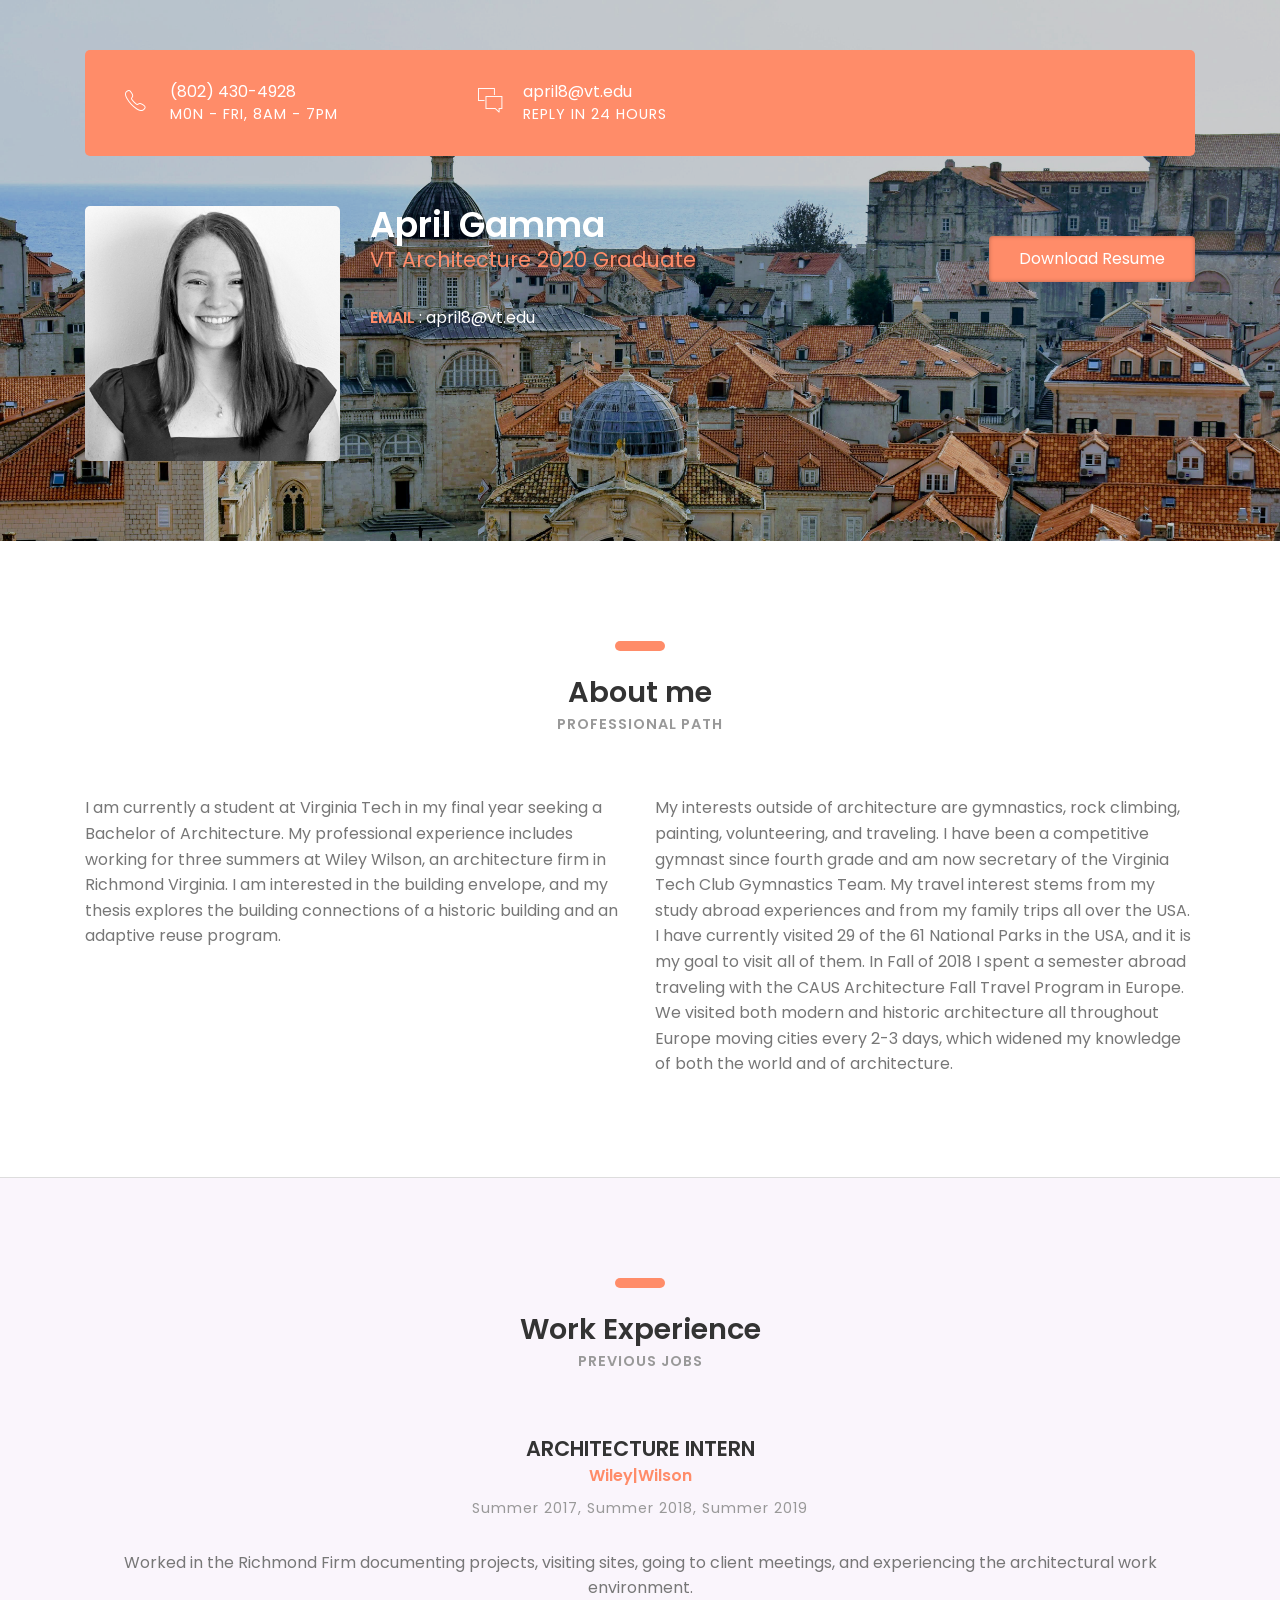
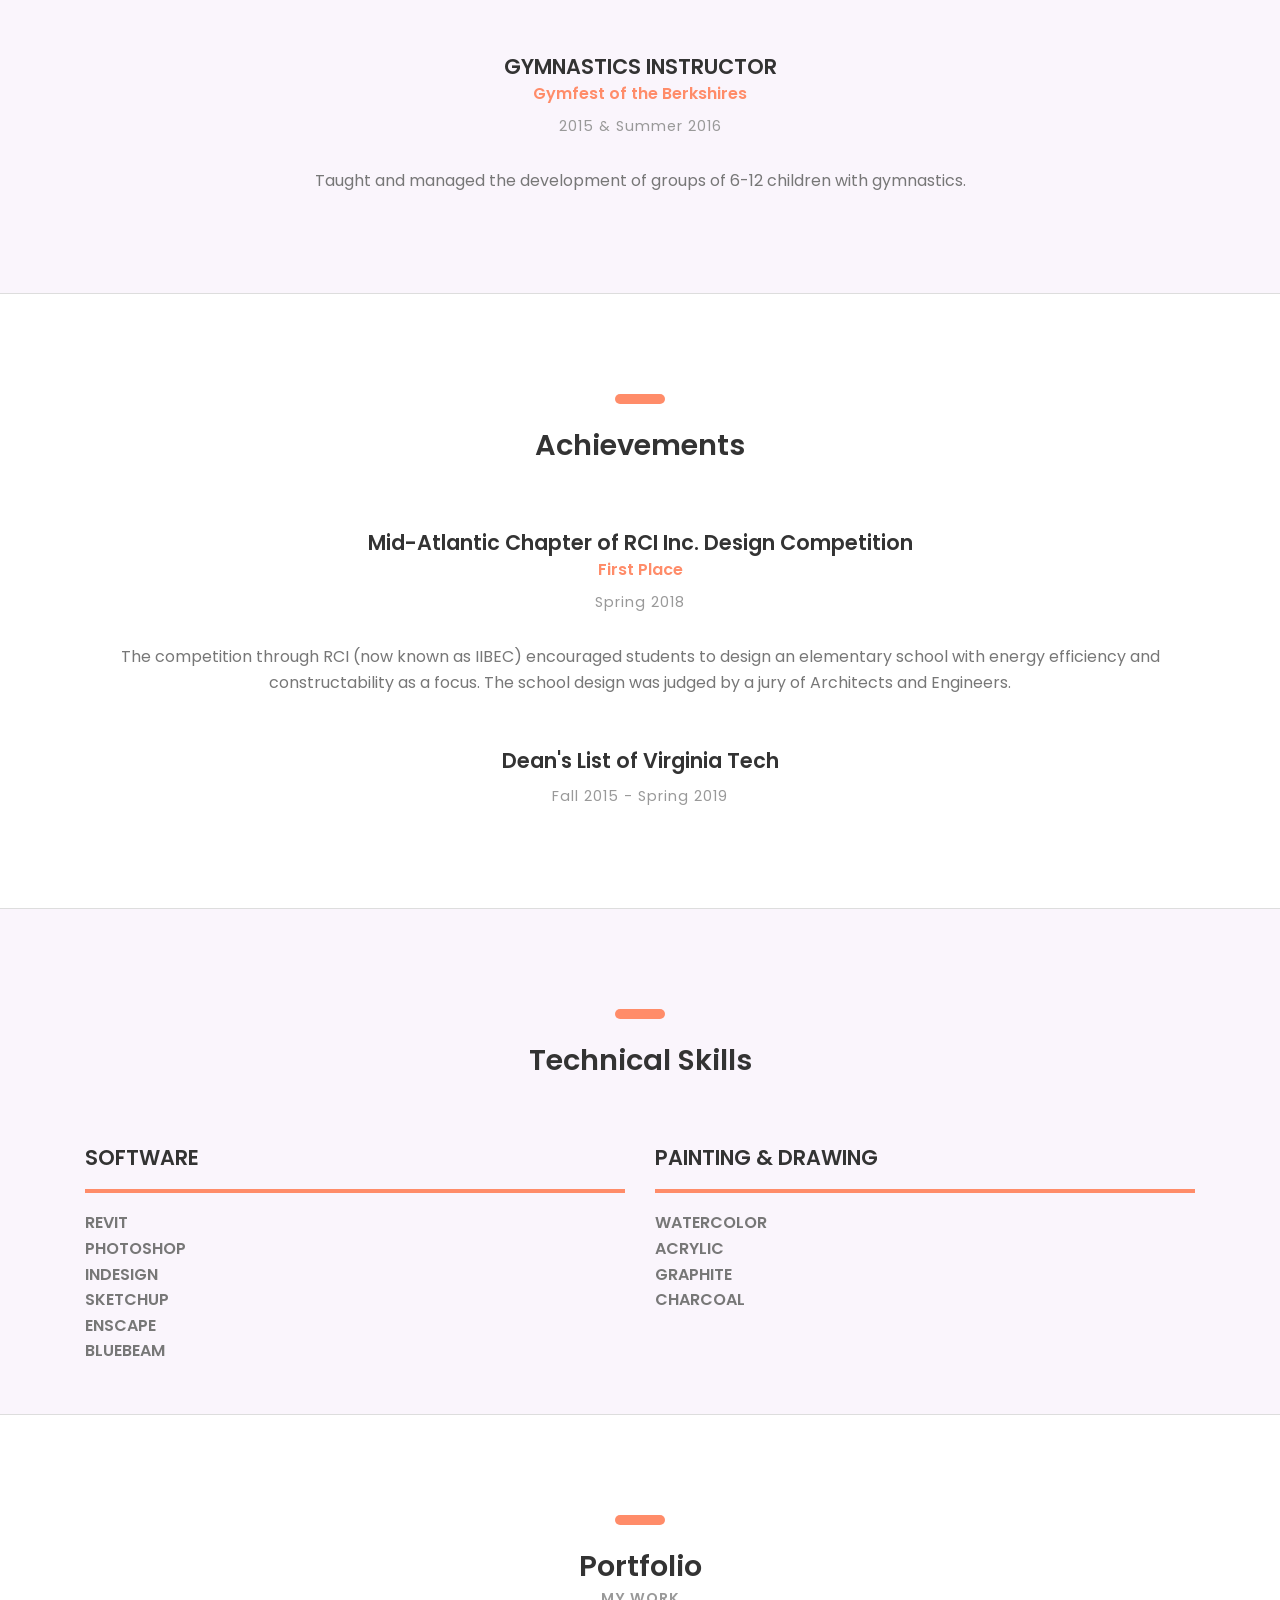
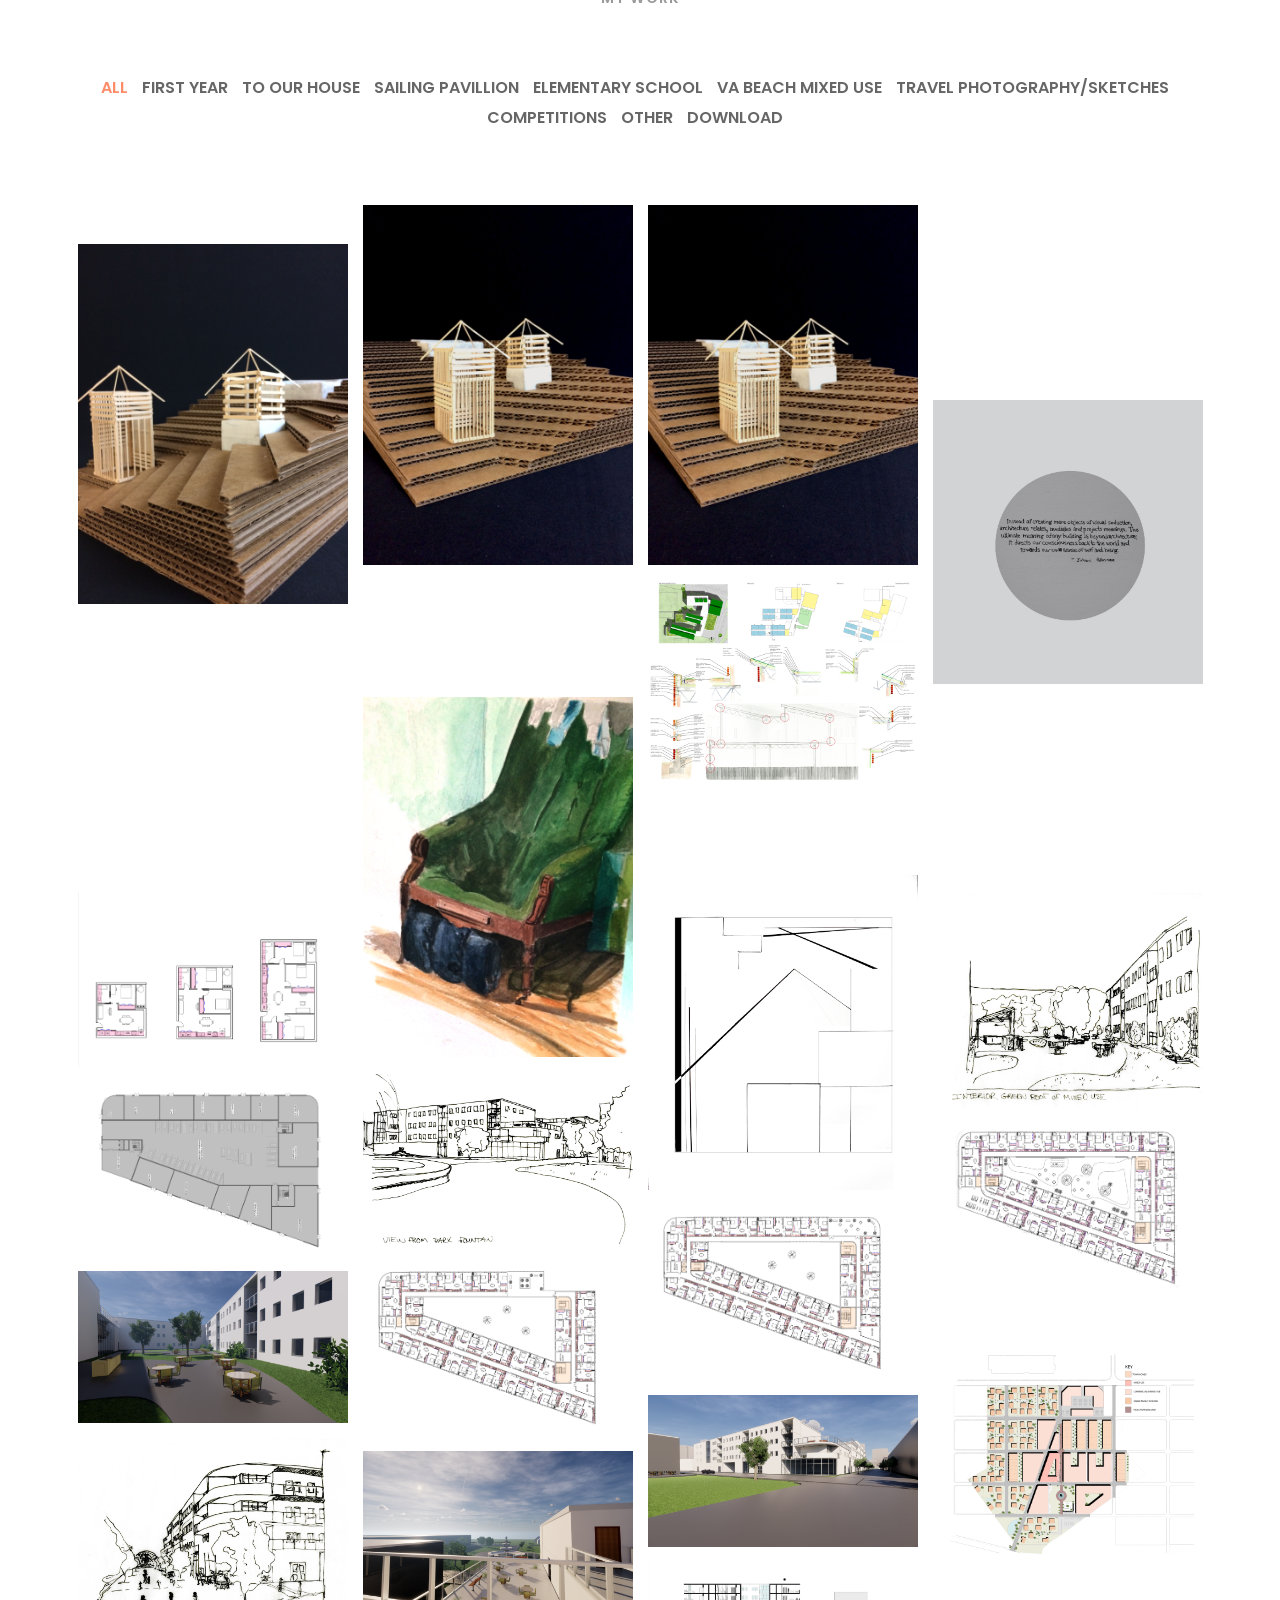
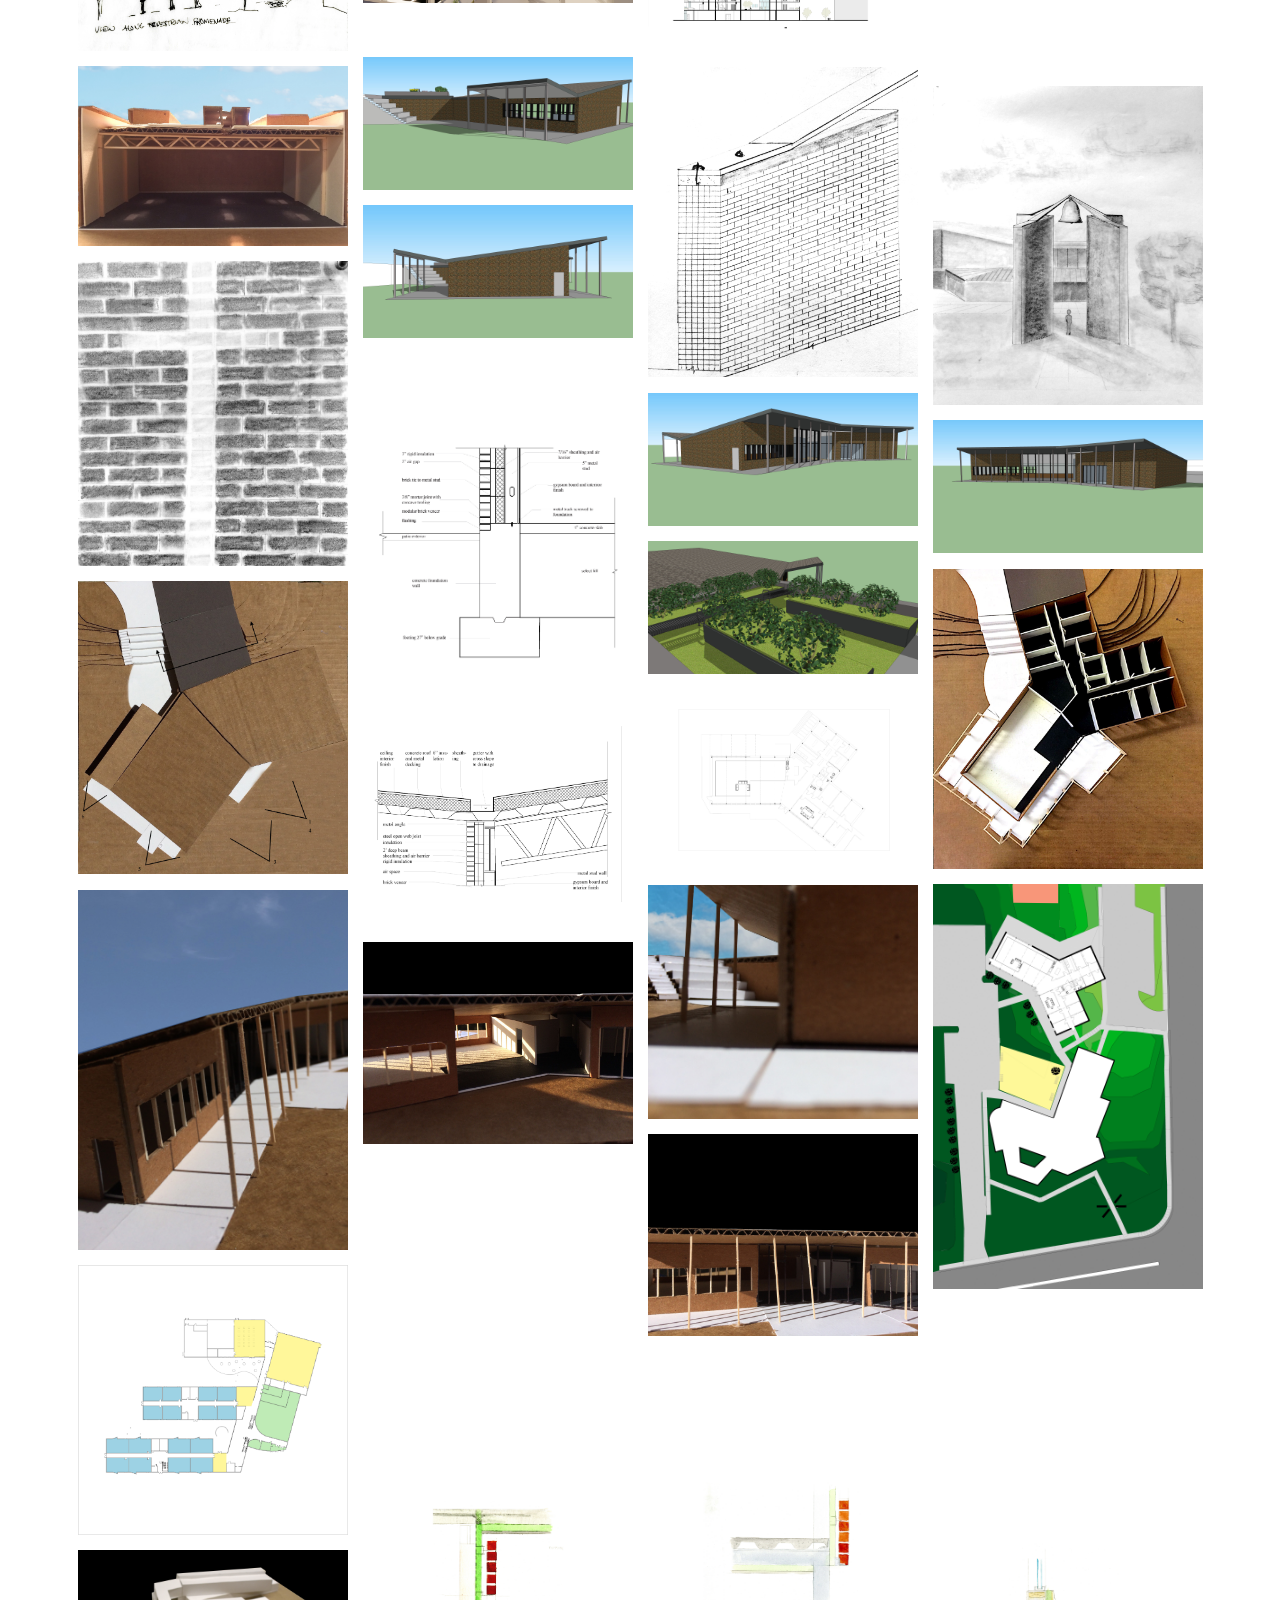
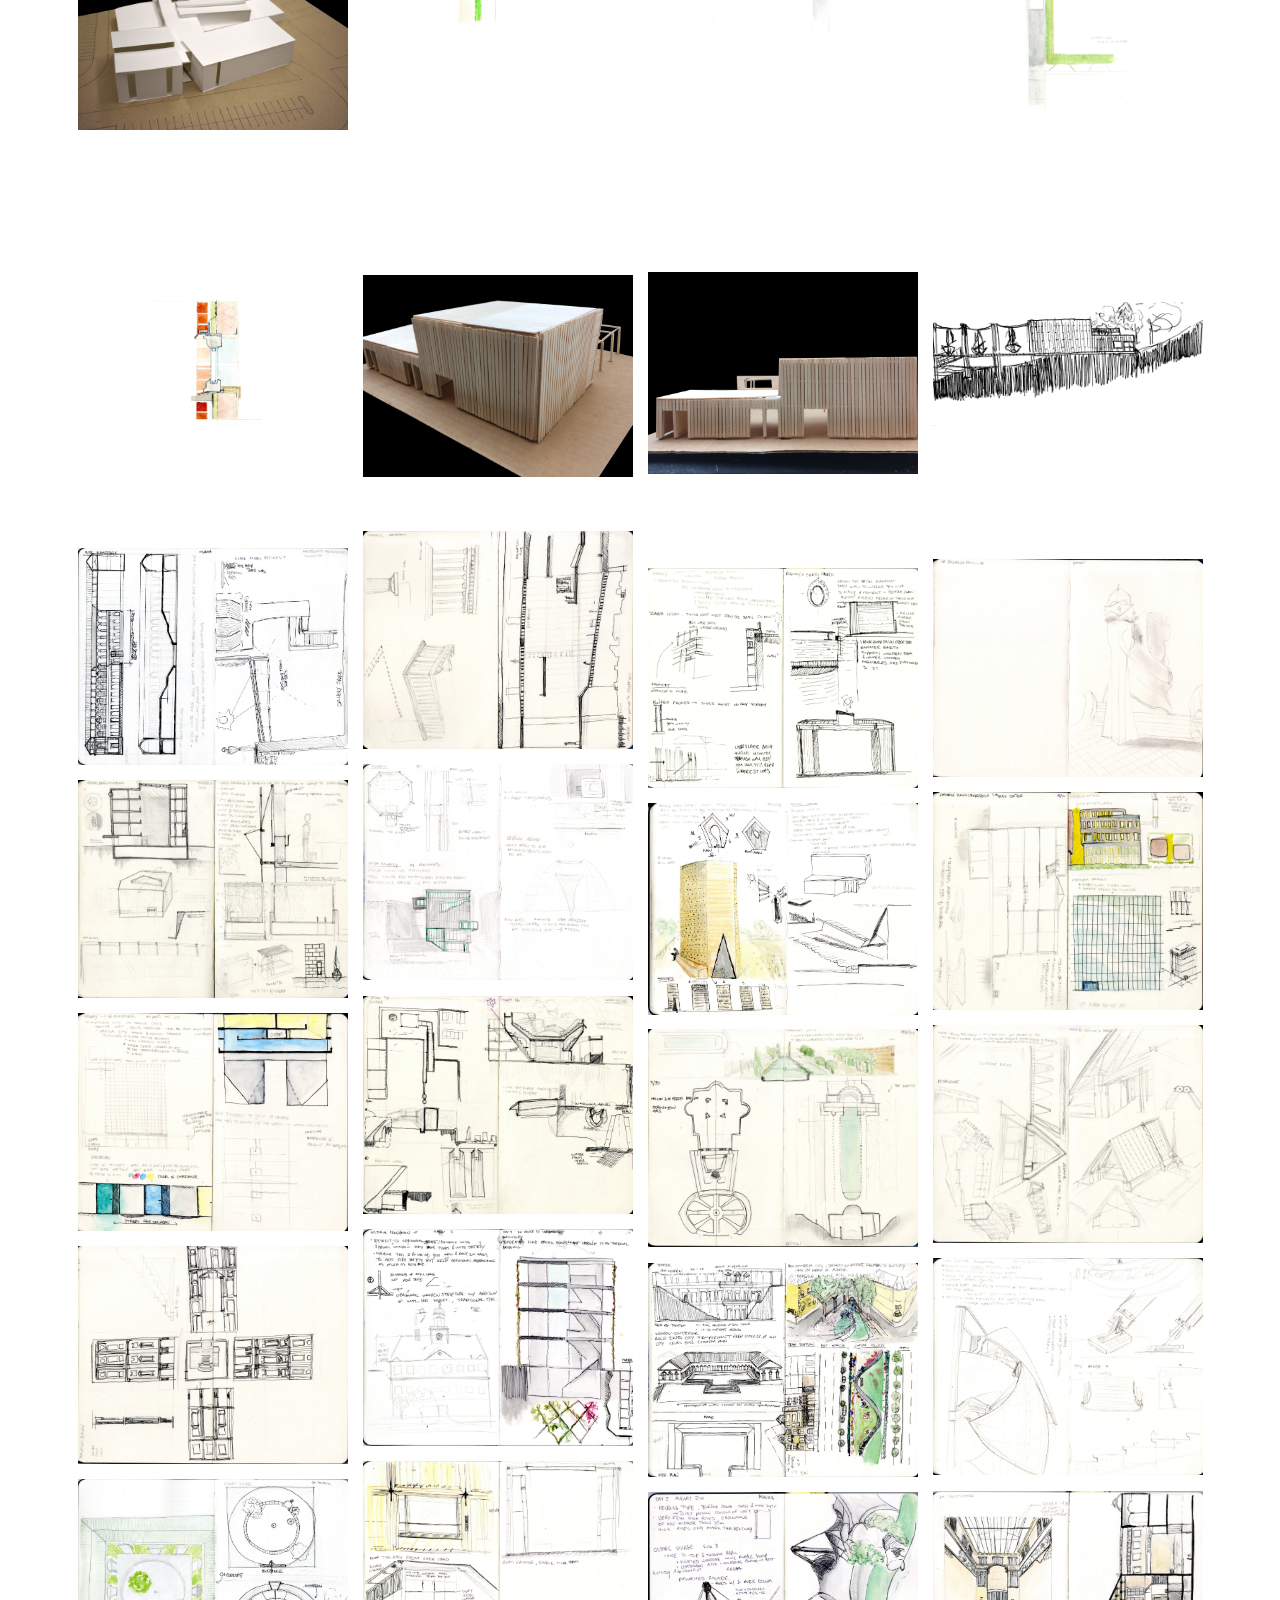
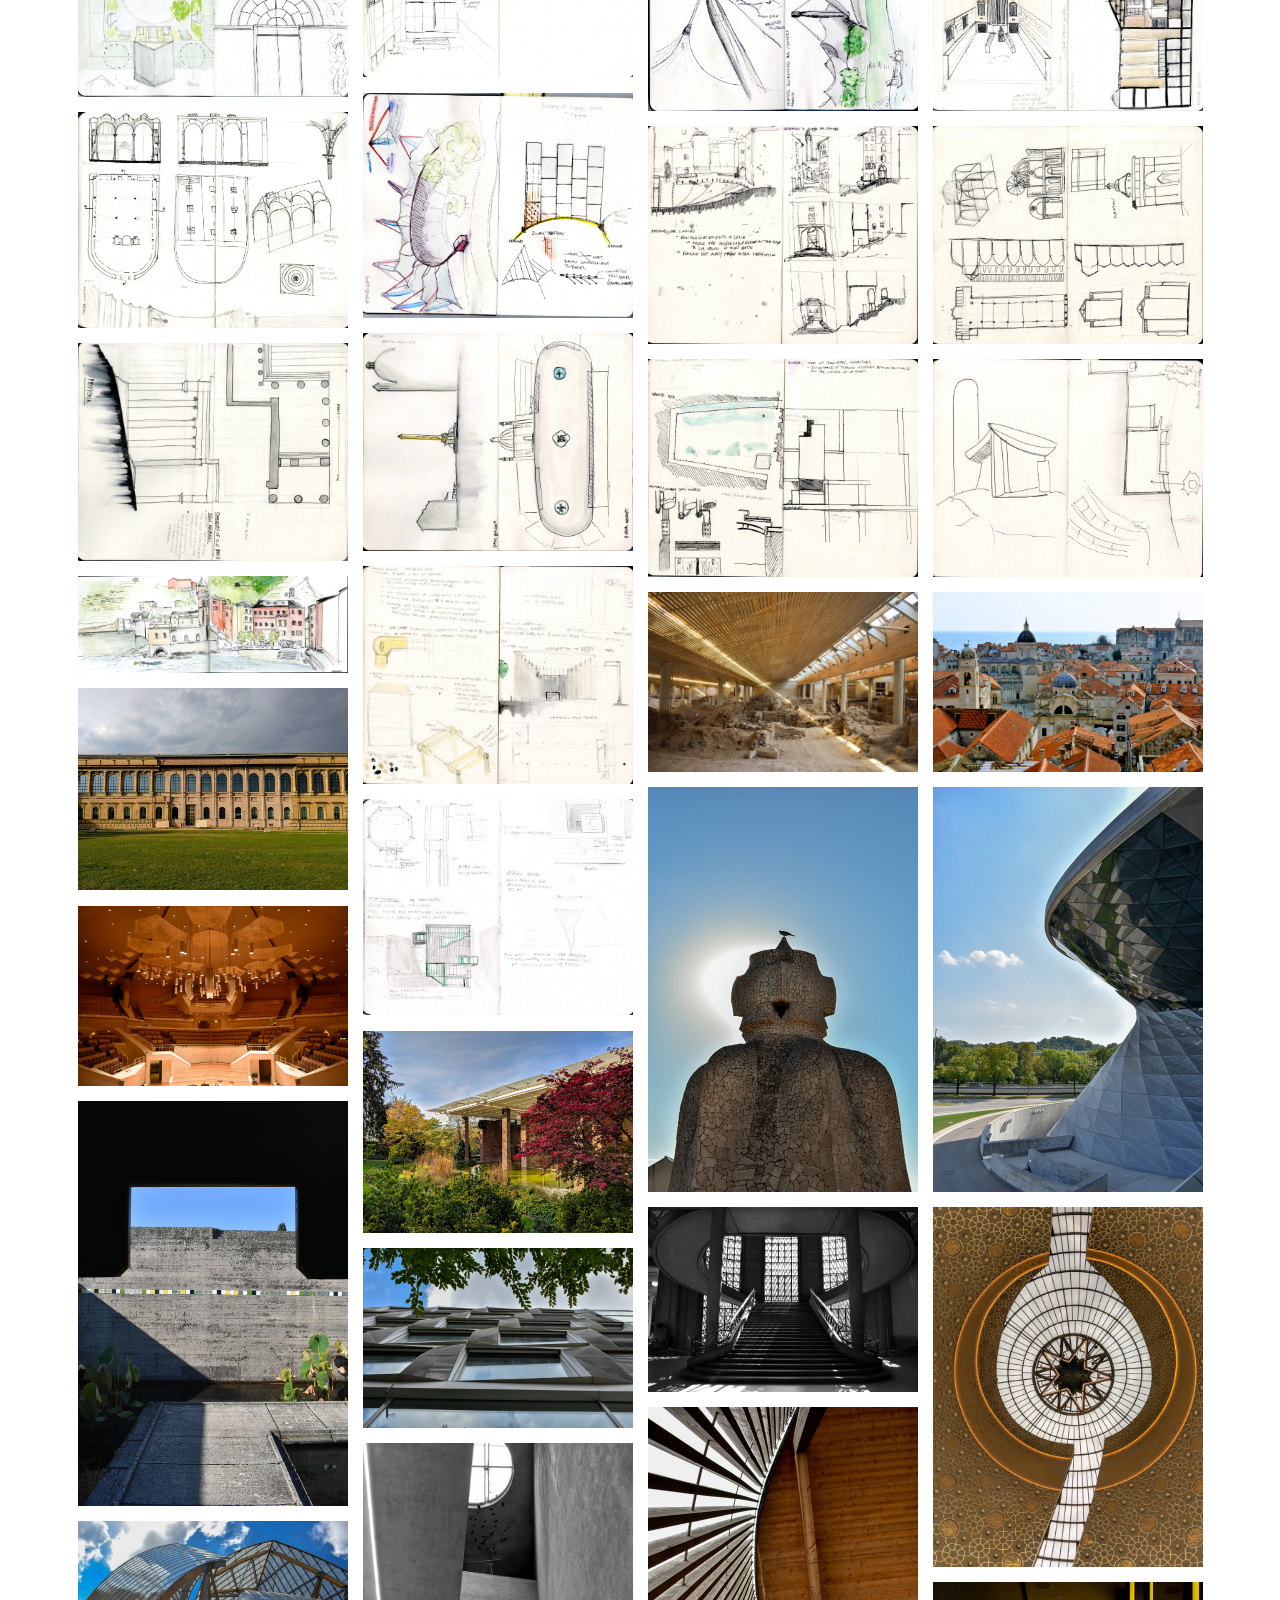
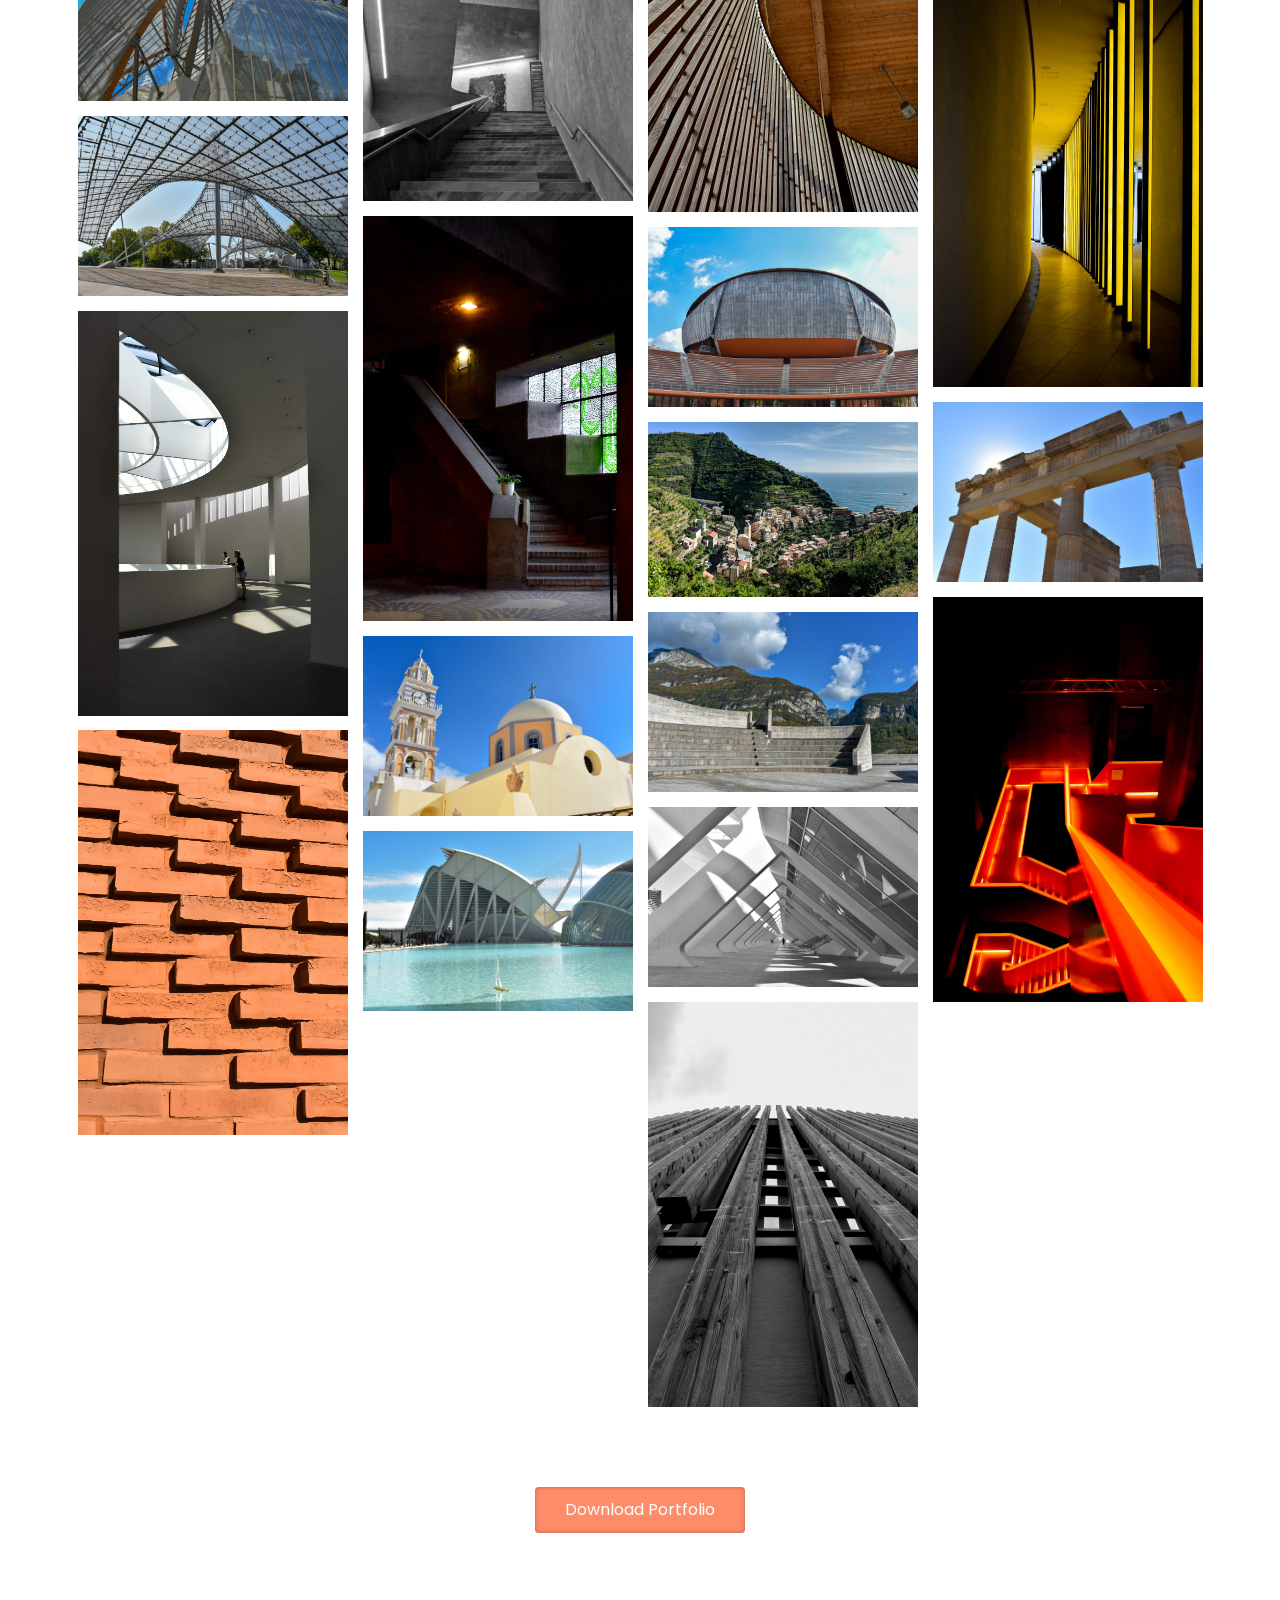
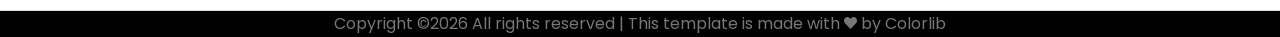
==== commit bf6b2daf: "Update index.html Foley -> Gamma" ====
--- a/index.html
+++ b/index.html
@@ -1,7 +1,7 @@
 <!DOCTYPE HTML>
 <html lang="en">
 <head>
-	<title>April Foley</title>
+	<title>April Gamma</title>
 	<meta http-equiv="X-UA-Compatible" content="IE=edge">
     <meta name="viewport" content="width=device-width, initial-scale=1">
 	<meta charset="UTF-8">
@@ -62,7 +62,7 @@
 					</div><!-- col-sm-8 -->
 					
 					<div class="col-sm-10 col-md-5 col-lg-6">		
-							<h2><b>April Foley</b></h2>
+							<h2><b>April Gamma</b></h2>
 							<h4 class="font-yellow">VT Architecture 2020 Graduate</h4>
 							<ul class="information margin-tb-30">
 								<!--<li><b class="font-yellow">BORN</b> : August 25, 1987</li>-->
@@ -1093,4 +1093,4 @@
 	<script src="common-js/scripts.js"></script>
 	
 </body>
-</html>+</html>
